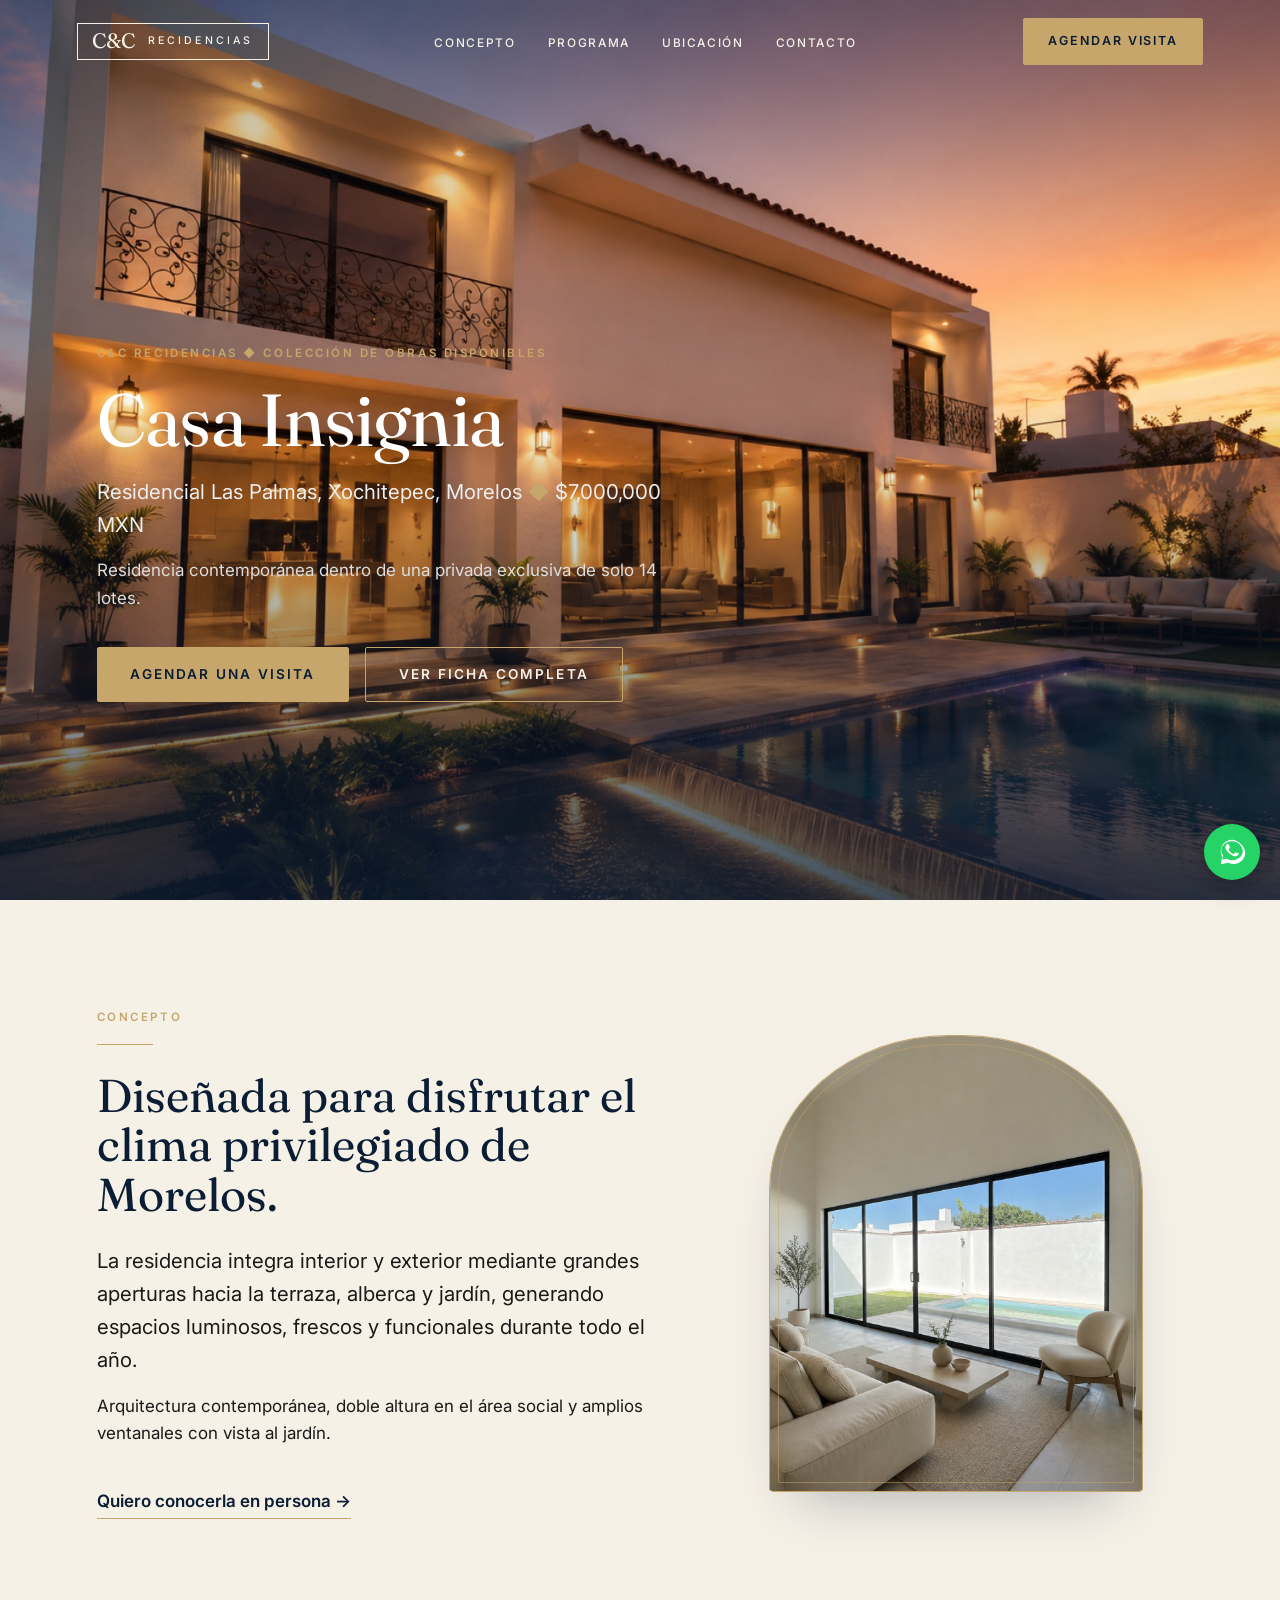
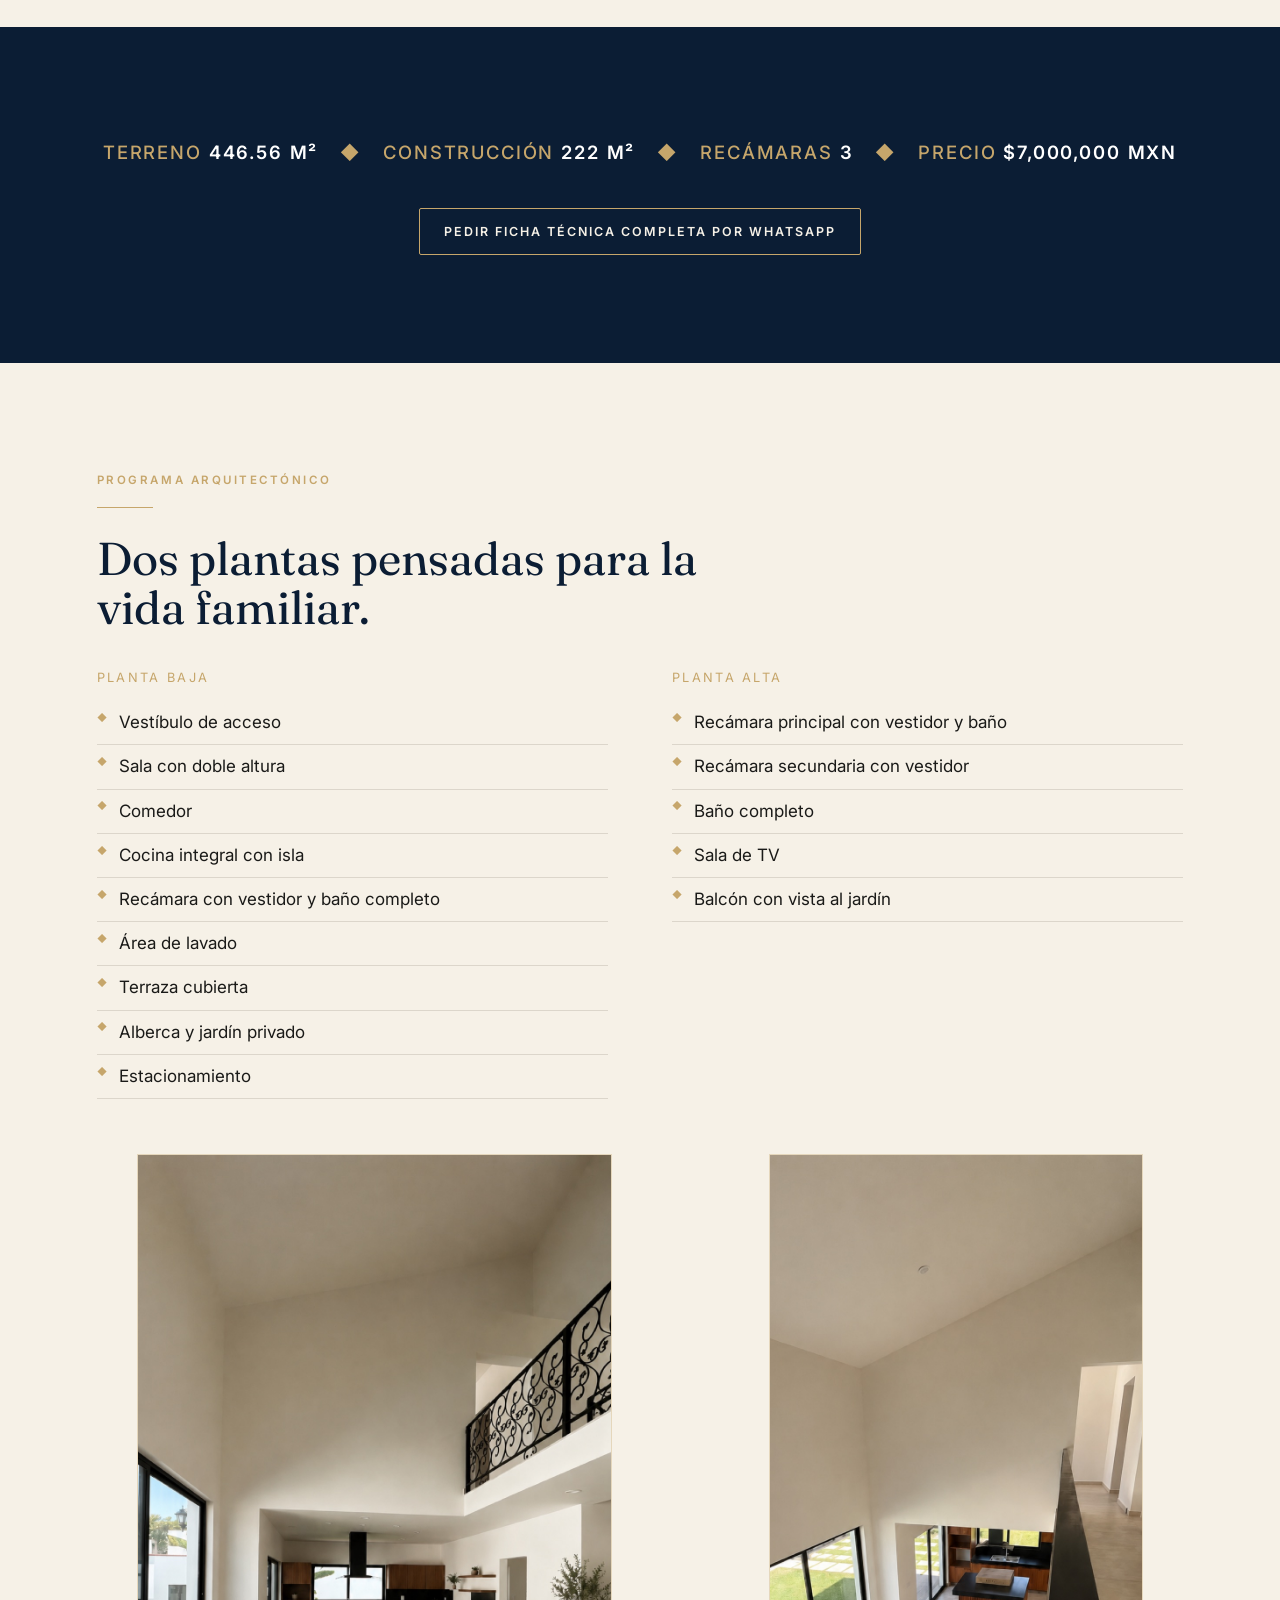
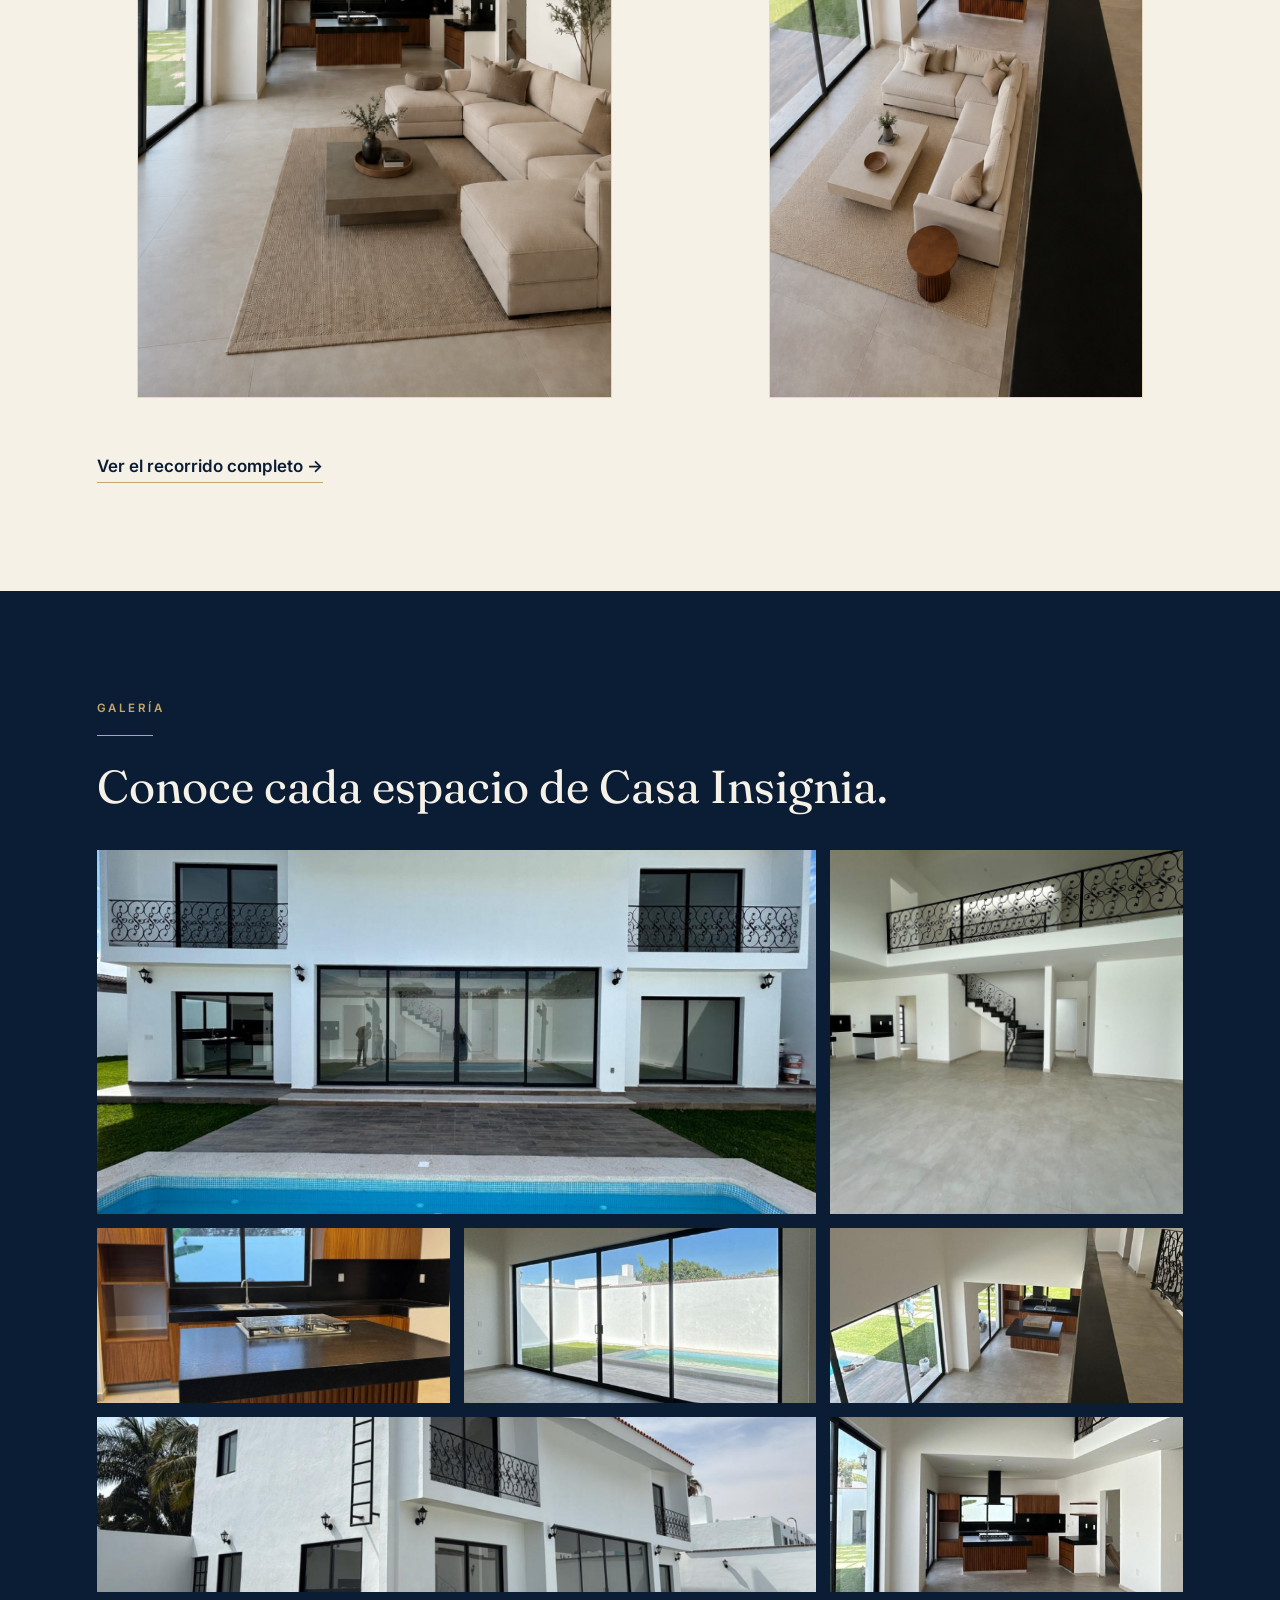
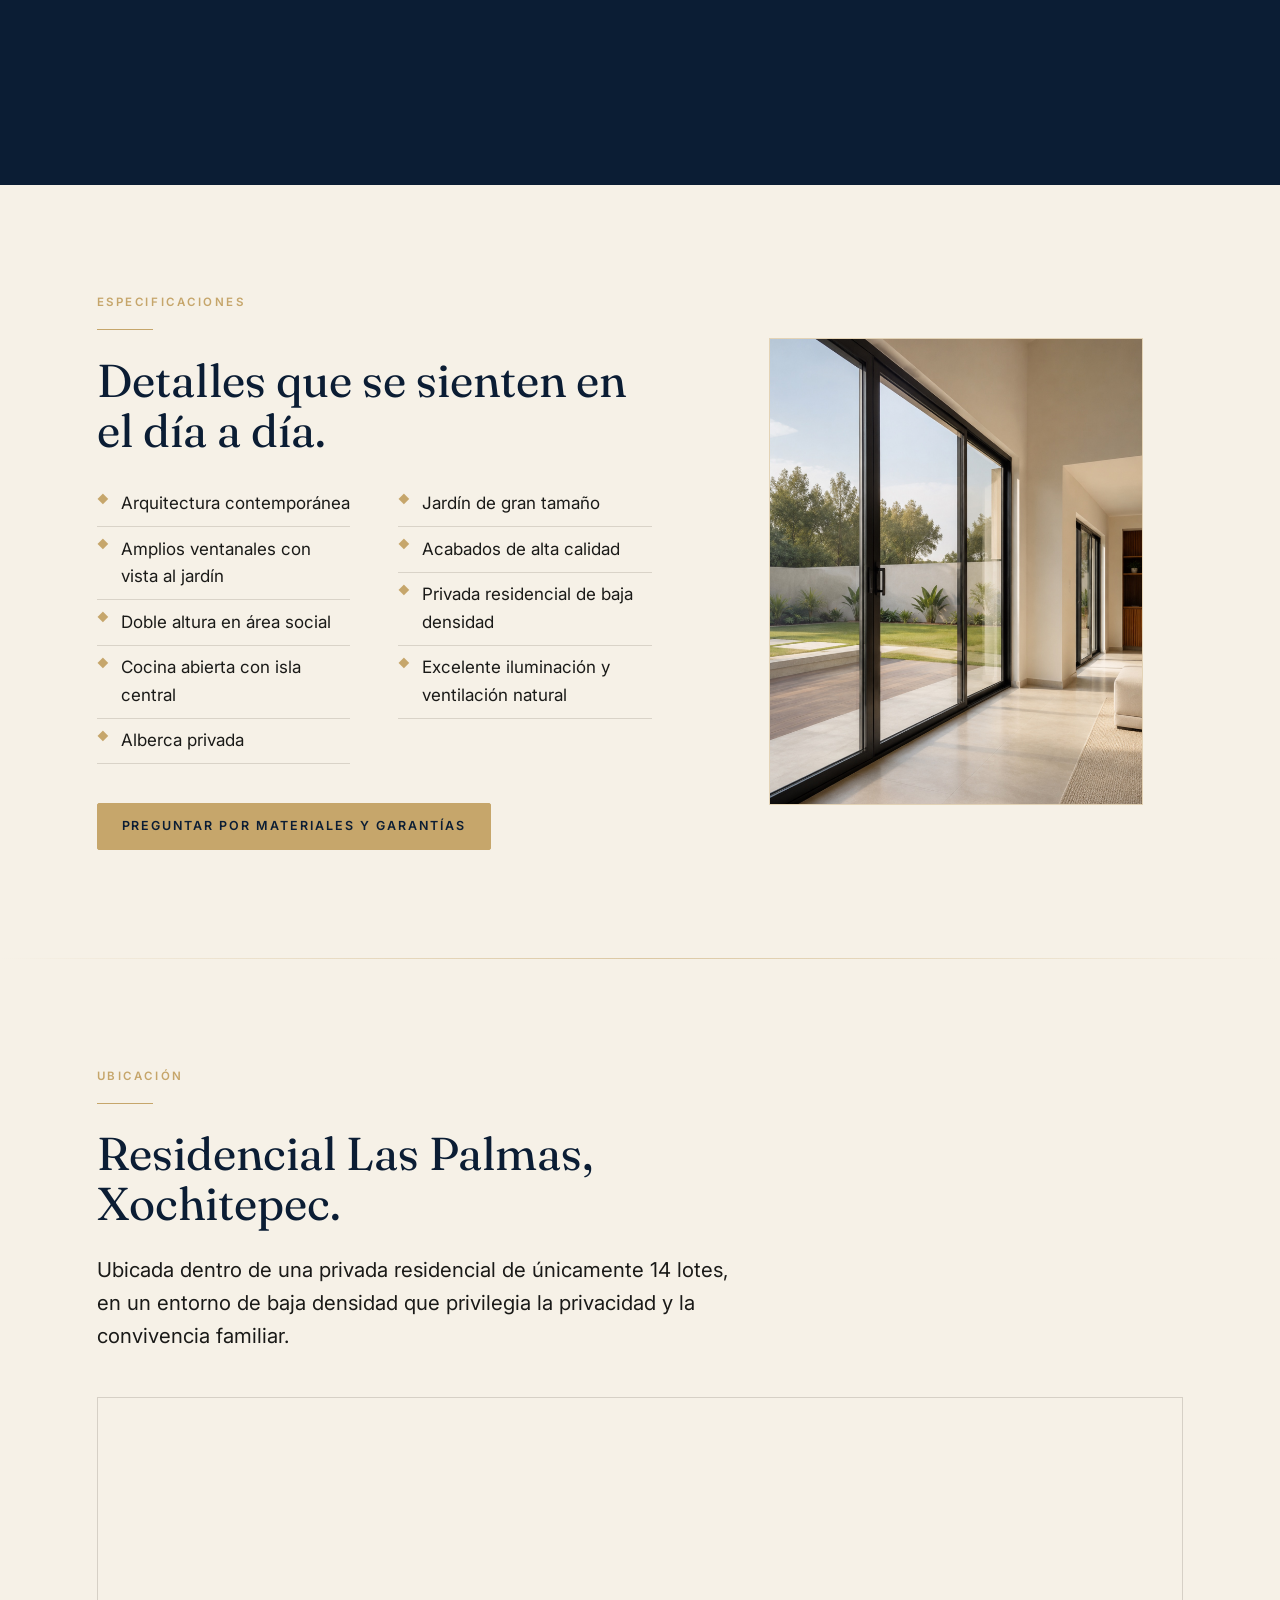
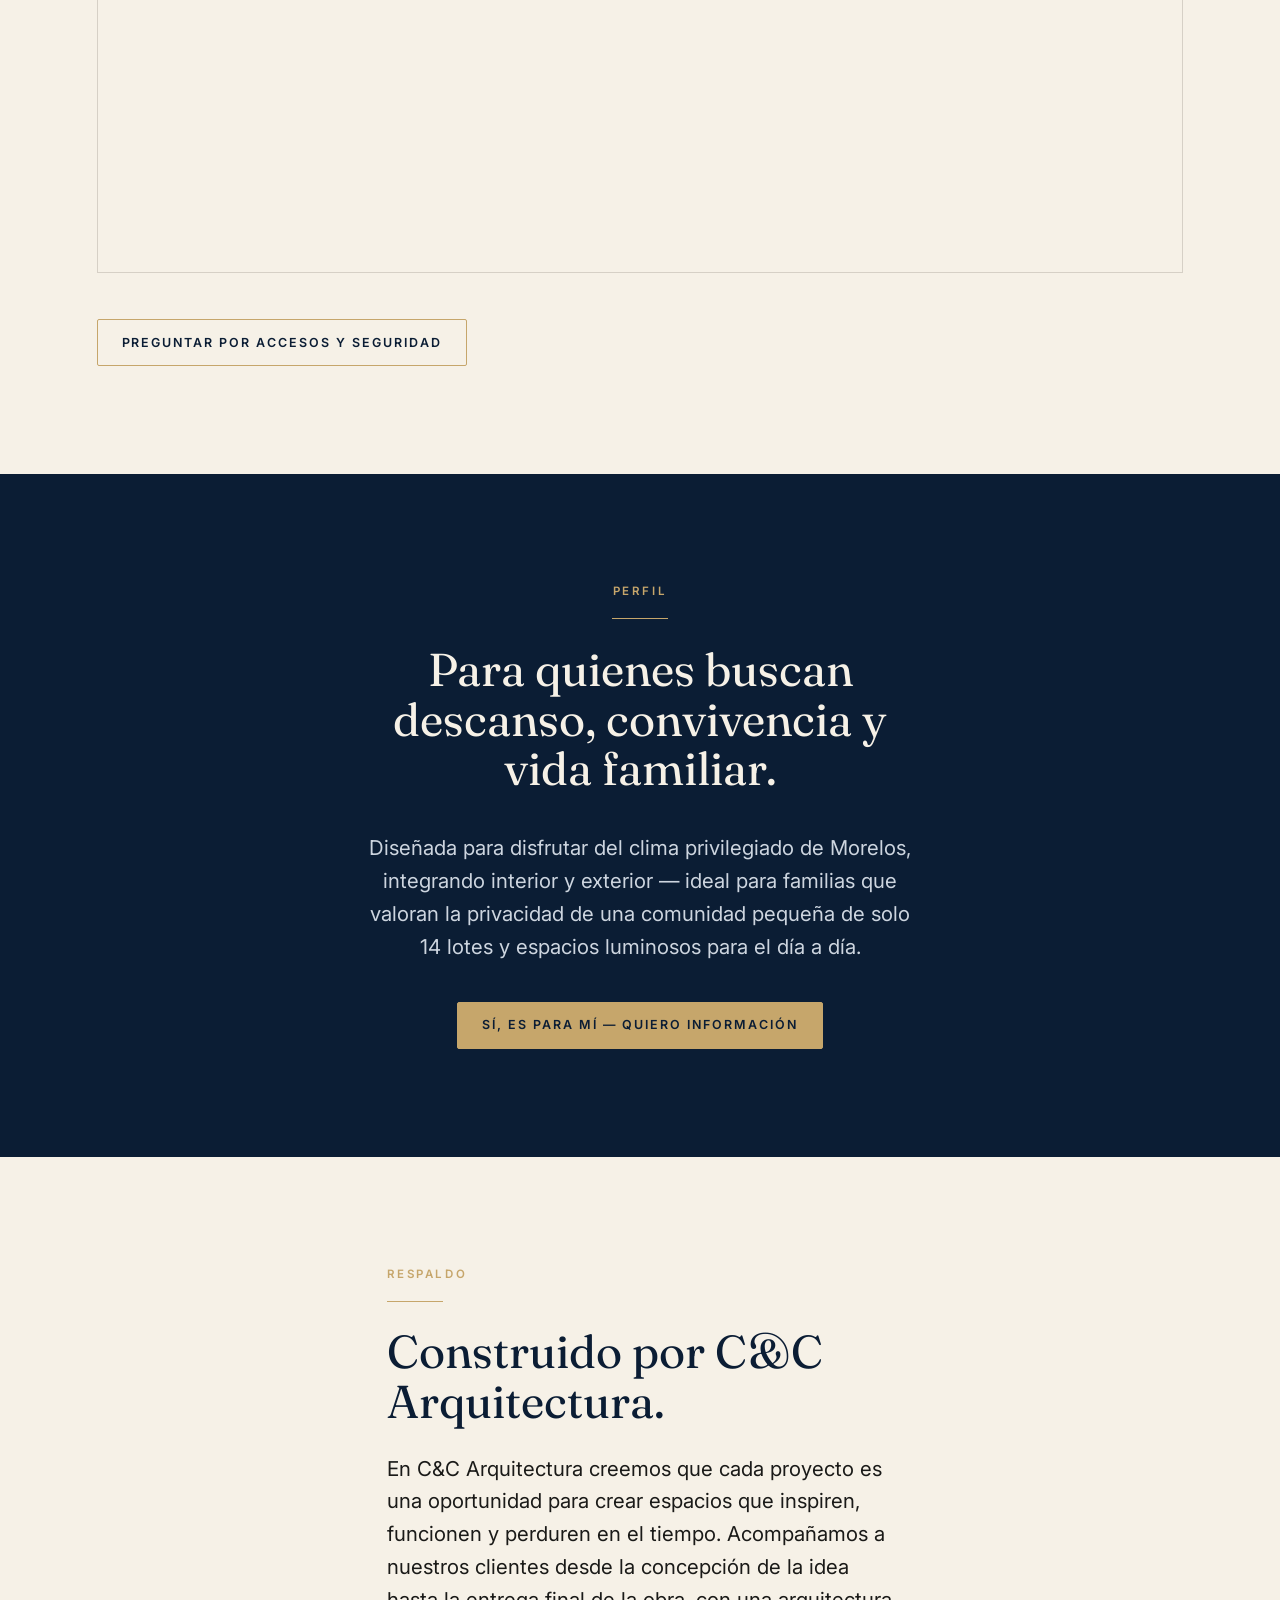
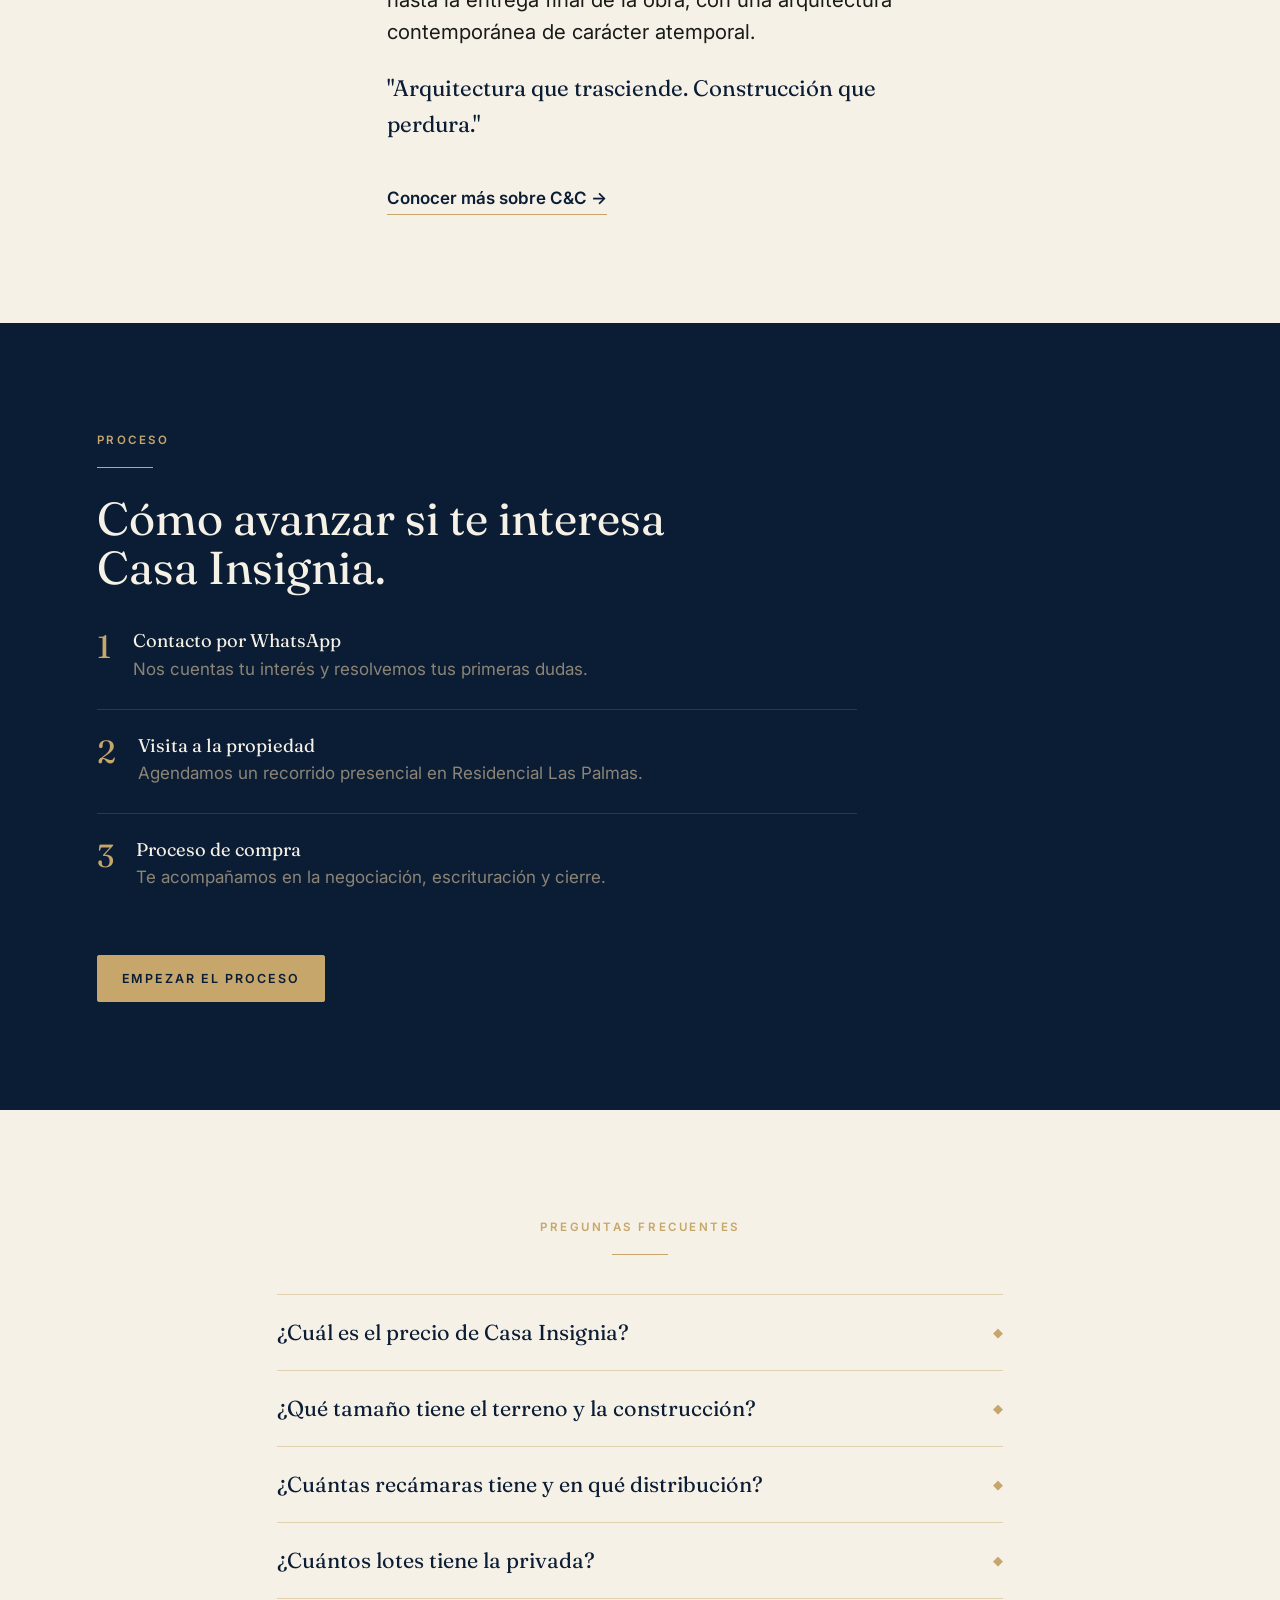
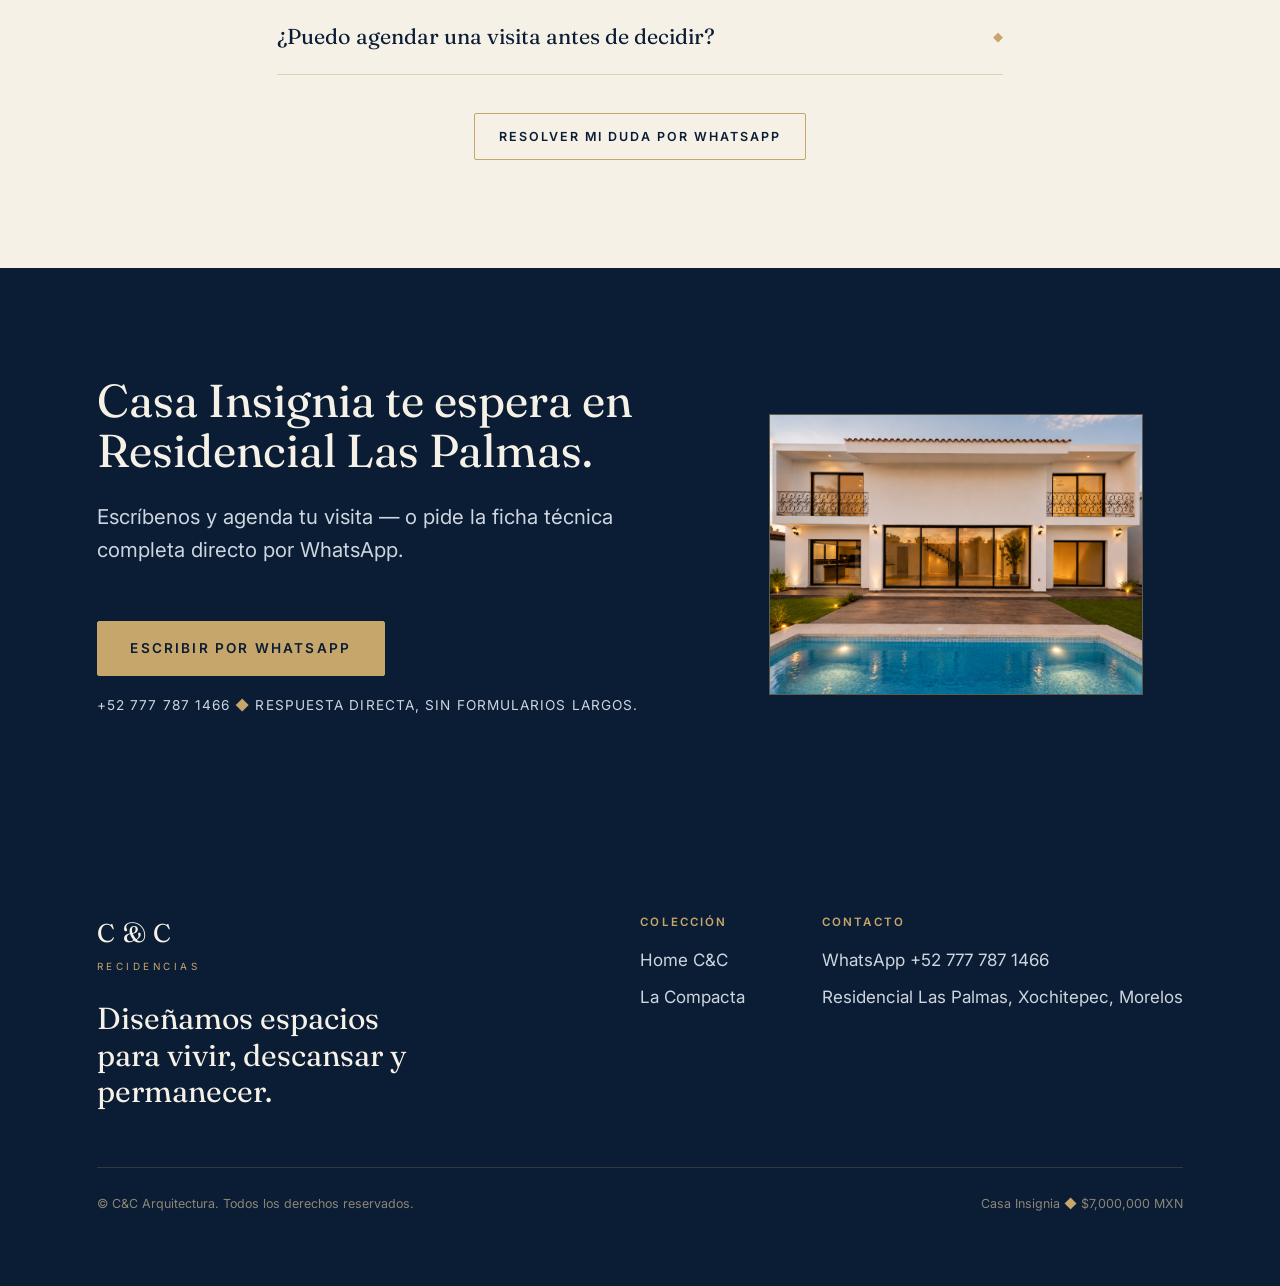
==== casa-insignia.html @ 8109e529 "Header: logo enmarcado sin fondo (blanco sobre hero, azul al scroll) Reemplaza el chip JPG con fondo" ====
<!DOCTYPE html>
<html lang="es">
<head>
<meta charset="UTF-8">
<meta name="viewport" content="width=device-width, initial-scale=1">
<title>Casa Insignia — Residencia en Residencial Las Palmas, Xochitepec | C&C Recidencias</title>
<meta name="description" content="Casa Insignia: residencia contemporánea en Residencial Las Palmas, privada de 14 lotes en Xochitepec, Morelos. 446.56 m² de terreno, 222 m² de construcción, 3 recámaras. $7,000,000 MXN.">
<link rel="preconnect" href="https://fonts.googleapis.com">
<link rel="preconnect" href="https://fonts.gstatic.com" crossorigin>
<link href="https://fonts.googleapis.com/css2?family=Fraunces:opsz,wght@9..144,300;9..144,400;9..144,500&family=Inter:wght@400;500;600&display=swap" rel="stylesheet">
<link rel="stylesheet" href="styles.css">
</head>
<body>

<!-- NAV -->
<header class="nav transparent">
  <a class="nav-logo" href="index.html" aria-label="C&C Recidencias — inicio">
    <span class="cc">C&amp;C</span><span class="word">Recidencias</span>
  </a>
  <button class="nav-toggle" aria-label="Abrir menú"><span></span><span></span><span></span></button>
  <ul class="nav-links">
    <li><a href="#concepto">Concepto</a></li>
    <li><a href="#programa">Programa</a></li>
    <li><a href="#ubicacion">Ubicación</a></li>
    <li><a href="#contacto">Contacto</a></li>
  </ul>
  <div class="nav-right">
    <a class="btn btn-primary" href="https://wa.me/527777871466?text=Hola%2C%20quiero%20agendar%20una%20visita%20a%20Casa%20Insignia%20en%20Residencial%20Las%20Palmas." target="_blank" rel="noopener">Agendar visita</a>
  </div>
</header>

<!-- HERO -->
<section class="hero">
  <div class="hero-media"><img src="assets/insignia/hero.jpg" alt="Casa Insignia — fachada y alberca al atardecer"></div>
  <div class="hero-inner">
    <span class="eyebrow reveal">C&C Recidencias <span class="diamond">◆</span> Colección de obras disponibles</span>
    <h1 class="reveal">Casa Insignia</h1>
    <p class="lead reveal" style="margin-top:1rem">Residencial Las Palmas, Xochitepec, Morelos <span class="diamond">◆</span> $7,000,000 MXN</p>
    <p class="hero-sub reveal" style="color:#ddd">Residencia contemporánea dentro de una privada exclusiva de solo 14 lotes.</p>
    <div class="hero-cta reveal">
      <a class="btn btn-primary btn-lg" href="https://wa.me/527777871466?text=Hola%2C%20quiero%20agendar%20una%20visita%20a%20Casa%20Insignia%20en%20Residencial%20Las%20Palmas." target="_blank" rel="noopener">Agendar una visita</a>
      <a class="btn btn-outline on-dark btn-lg" href="#datos">Ver ficha completa</a>
    </div>
  </div>
</section>

<!-- CONCEPTO -->
<section id="concepto">
  <div class="wrap">
    <div class="split">
      <div class="reveal">
        <span class="eyebrow">Concepto</span>
        <hr class="rule">
        <h2>Diseñada para disfrutar el clima privilegiado de Morelos.</h2>
        <p class="lead mt-sm">La residencia integra interior y exterior mediante grandes aperturas hacia la terraza, alberca y jardín, generando espacios luminosos, frescos y funcionales durante todo el año.</p>
        <p>Arquitectura contemporánea, doble altura en el área social y amplios ventanales con vista al jardín.</p>
        <a class="link-cta mt-sm" href="https://wa.me/527777871466?text=Hola%2C%20quiero%20conocer%20Casa%20Insignia%20en%20persona." target="_blank" rel="noopener">Quiero conocerla en persona →</a>
      </div>
      <div class="split-media reveal">
        <figure class="arch"><img src="assets/insignia/concepto.jpg" alt="Sala de doble altura de Casa Insignia con vista al jardín"></figure>
      </div>
    </div>
  </div>
</section>

<!-- DATOS GENERALES -->
<section class="band-blue meta-strip" id="datos">
  <div class="wrap reveal">
    <div class="items">
      <span><span class="lab">Terreno</span> <span class="num">446.56 m²</span></span><span class="diamond">◆</span>
      <span><span class="lab">Construcción</span> <span class="num">222 m²</span></span><span class="diamond">◆</span>
      <span><span class="lab">Recámaras</span> <span class="num">3</span></span><span class="diamond">◆</span>
      <span><span class="lab">Precio</span> <span class="num">$7,000,000 MXN</span></span>
    </div>
    <div class="mt-md">
      <a class="btn btn-outline on-dark" href="https://wa.me/527777871466?text=Hola%2C%20quiero%20la%20ficha%20t%C3%A9cnica%20completa%20de%20Casa%20Insignia." target="_blank" rel="noopener">Pedir ficha técnica completa por WhatsApp</a>
    </div>
  </div>
</section>

<!-- PROGRAMA ARQUITECTÓNICO -->
<section id="programa">
  <div class="wrap">
    <div class="reveal narrow">
      <span class="eyebrow">Programa arquitectónico</span>
      <hr class="rule">
      <h2>Dos plantas pensadas para la vida familiar.</h2>
    </div>
    <div class="program mt-md reveal">
      <div>
        <h3>Planta baja</h3>
        <ul>
          <li>Vestíbulo de acceso</li>
          <li>Sala con doble altura</li>
          <li>Comedor</li>
          <li>Cocina integral con isla</li>
          <li>Recámara con vestidor y baño completo</li>
          <li>Área de lavado</li>
          <li>Terraza cubierta</li>
          <li>Alberca y jardín privado</li>
          <li>Estacionamiento</li>
        </ul>
      </div>
      <div>
        <h3>Planta alta</h3>
        <ul>
          <li>Recámara principal con vestidor y baño</li>
          <li>Recámara secundaria con vestidor</li>
          <li>Baño completo</li>
          <li>Sala de TV</li>
          <li>Balcón con vista al jardín</li>
        </ul>
      </div>
    </div>
    <div class="split mt-md reveal" style="align-items:stretch">
      <figure style="overflow:hidden;border:1px solid rgba(198,166,107,.35)"><img src="assets/insignia/programa-01.jpg" alt="Sala de doble altura conectada a la cocina con isla" style="height:100%;min-height:260px;object-fit:cover;width:100%"></figure>
      <figure style="overflow:hidden;border:1px solid rgba(198,166,107,.35)"><img src="assets/insignia/programa-02.jpg" alt="Recámara principal con balcón y vista al jardín" style="height:100%;min-height:260px;object-fit:cover;width:100%"></figure>
    </div>
    <div class="reveal mt-md"><a class="link-cta" href="#galeria">Ver el recorrido completo →</a></div>
  </div>
</section>

<!-- GALERÍA -->
<section id="galeria" class="band-blue">
  <div class="wrap">
    <div class="reveal">
      <span class="eyebrow on-dark">Galería</span>
      <hr class="rule">
      <h2>Conoce cada espacio de Casa Insignia.</h2>
    </div>
    <div class="gallery reveal">
      <figure class="g-big"><img src="assets/insignia/fotos/foto-05.jpg" alt="Fachada de dos plantas con alberca"></figure>
      <figure class="g-tall"><img src="assets/insignia/fotos/foto-03.jpg" alt="Área social de doble altura"></figure>
      <figure><img src="assets/insignia/fotos/foto-08.jpg" alt="Cocina con isla central"></figure>
      <figure><img src="assets/insignia/fotos/foto-01.jpg" alt="Sala con ventanales al jardín"></figure>
      <figure><img src="assets/insignia/fotos/foto-10.jpg" alt="Balcón con vista al área social"></figure>
      <figure class="g-wide"><img src="assets/insignia/fotos/foto-06.jpg" alt="Fachada lateral y jardín"></figure>
      <figure><img src="assets/insignia/fotos/foto-04.jpg" alt="Doble altura y cocina"></figure>
    </div>
    <div class="reveal mt-md">
      <a class="btn btn-primary" href="https://wa.me/527777871466?text=Hola%2C%20quiero%20ver%20m%C3%A1s%20fotos%20y%20video%20de%20Casa%20Insignia." target="_blank" rel="noopener">Quiero ver más fotos y el video del recorrido</a>
    </div>
  </div>
</section>

<!-- ESPECIFICACIONES -->
<section id="especificaciones">
  <div class="wrap">
    <div class="split">
      <div class="reveal">
        <span class="eyebrow">Especificaciones</span>
        <hr class="rule">
        <h2>Detalles que se sienten en el día a día.</h2>
        <ul class="list-diamond mt-sm">
          <li>Arquitectura contemporánea</li>
          <li>Amplios ventanales con vista al jardín</li>
          <li>Doble altura en área social</li>
          <li>Cocina abierta con isla central</li>
          <li>Alberca privada</li>
          <li>Jardín de gran tamaño</li>
          <li>Acabados de alta calidad</li>
          <li>Privada residencial de baja densidad</li>
          <li>Excelente iluminación y ventilación natural</li>
        </ul>
        <a class="btn btn-primary mt-md" href="https://wa.me/527777871466?text=Hola%2C%20quiero%20saber%20m%C3%A1s%20sobre%20los%20materiales%20y%20especificaciones%20de%20Casa%20Insignia." target="_blank" rel="noopener">Preguntar por materiales y garantías</a>
      </div>
      <div class="split-media reveal">
        <figure style="overflow:hidden;border:1px solid rgba(198,166,107,.4)"><img src="assets/insignia/especificaciones.jpg" alt="Detalle de ventanales de doble altura" style="aspect-ratio:4/5;object-fit:cover;width:100%"></figure>
      </div>
    </div>
  </div>
</section>

<hr class="divider">

<!-- UBICACIÓN -->
<section id="ubicacion">
  <div class="wrap">
    <div class="reveal narrow">
      <span class="eyebrow">Ubicación</span>
      <hr class="rule">
      <h2>Residencial Las Palmas, Xochitepec.</h2>
      <p class="lead mt-sm">Ubicada dentro de una privada residencial de únicamente 14 lotes, en un entorno de baja densidad que privilegia la privacidad y la convivencia familiar.</p>
    </div>
    <iframe class="map-embed reveal" title="Mapa de Residencial Las Palmas, Xochitepec" loading="lazy" allowfullscreen referrerpolicy="no-referrer-when-downgrade" src="https://www.google.com/maps?q=Las%20Palmas%2C%20Xochitepec%2C%20Morelos&output=embed"></iframe>
    <div class="reveal mt-md">
      <a class="btn btn-outline" href="https://wa.me/527777871466?text=Hola%2C%20quiero%20preguntar%20por%20accesos%20y%20seguridad%20de%20Casa%20Insignia." target="_blank" rel="noopener">Preguntar por accesos y seguridad</a>
    </div>
  </div>
</section>

<!-- PARA QUIÉN -->
<section class="band-blue">
  <div class="wrap center" style="max-width:720px;margin-inline:auto">
    <span class="eyebrow on-dark reveal">Perfil</span>
    <hr class="rule reveal" style="margin-inline:auto">
    <h2 class="reveal">Para quienes buscan descanso, convivencia y vida familiar.</h2>
    <p class="lead mt-md reveal">Diseñada para disfrutar del clima privilegiado de Morelos, integrando interior y exterior — ideal para familias que valoran la privacidad de una comunidad pequeña de solo 14 lotes y espacios luminosos para el día a día.</p>
    <div class="reveal mt-md">
      <a class="btn btn-primary" href="https://wa.me/527777871466?text=Hola%2C%20creo%20que%20Casa%20Insignia%20es%20para%20m%C3%AD.%20Quiero%20m%C3%A1s%20informaci%C3%B3n." target="_blank" rel="noopener">Sí, es para mí — quiero información</a>
    </div>
  </div>
</section>

<!-- QUIÉNES SOMOS -->
<section>
  <div class="wrap narrow reveal">
    <span class="eyebrow">Respaldo</span>
    <hr class="rule">
    <h2>Construido por C&C Arquitectura.</h2>
    <p class="lead mt-sm">En C&C Arquitectura creemos que cada proyecto es una oportunidad para crear espacios que inspiren, funcionen y perduren en el tiempo. Acompañamos a nuestros clientes desde la concepción de la idea hasta la entrega final de la obra, con una arquitectura contemporánea de carácter atemporal.</p>
    <p style="font-family:var(--serif);font-size:1.4rem;color:var(--azul-profundo);margin-top:1.4rem">"Arquitectura que trasciende. Construcción que perdura."</p>
    <a class="link-cta mt-sm" href="index.html">Conocer más sobre C&C →</a>
  </div>
</section>

<!-- PROCESO DE COMPRA -->
<section class="band-blue">
  <div class="wrap">
    <div class="reveal narrow">
      <span class="eyebrow on-dark">Proceso</span>
      <hr class="rule">
      <h2>Cómo avanzar si te interesa Casa Insignia.</h2>
    </div>
    <div class="steps mt-md reveal" style="max-width:760px">
      <div class="step"><span class="num">1</span><div><h3>Contacto por WhatsApp</h3><p>Nos cuentas tu interés y resolvemos tus primeras dudas.</p></div></div>
      <div class="step"><span class="num">2</span><div><h3>Visita a la propiedad</h3><p>Agendamos un recorrido presencial en Residencial Las Palmas.</p></div></div>
      <div class="step"><span class="num">3</span><div><h3>Proceso de compra</h3><p>Te acompañamos en la negociación, escrituración y cierre.</p></div></div>
    </div>
    <div class="reveal mt-md">
      <a class="btn btn-primary" href="https://wa.me/527777871466?text=Hola%2C%20quiero%20empezar%20el%20proceso%20para%20Casa%20Insignia." target="_blank" rel="noopener">Empezar el proceso</a>
    </div>
  </div>
</section>

<!-- FAQ -->
<section>
  <div class="wrap" style="max-width:880px">
    <div class="center reveal">
      <span class="eyebrow">Preguntas frecuentes</span>
      <hr class="rule" style="margin-inline:auto">
    </div>
    <div class="faq reveal mt-md">
      <div class="q"><button aria-expanded="false"><span>¿Cuál es el precio de Casa Insignia?</span><span class="mark">◆</span></button><div class="a"><p>$7,000,000 MXN.</p></div></div>
      <div class="q"><button aria-expanded="false"><span>¿Qué tamaño tiene el terreno y la construcción?</span><span class="mark">◆</span></button><div class="a"><p>446.56 m² de terreno y 222 m² de construcción.</p></div></div>
      <div class="q"><button aria-expanded="false"><span>¿Cuántas recámaras tiene y en qué distribución?</span><span class="mark">◆</span></button><div class="a"><p>1 recámara en planta baja y 2 en planta alta (principal y secundaria), además de sala de TV y balcón.</p></div></div>
      <div class="q"><button aria-expanded="false"><span>¿Cuántos lotes tiene la privada?</span><span class="mark">◆</span></button><div class="a"><p>Es una privada residencial de solo 14 lotes, de baja densidad.</p></div></div>
      <div class="q"><button aria-expanded="false"><span>¿Puedo agendar una visita antes de decidir?</span><span class="mark">◆</span></button><div class="a"><p>Sí, agenda tu visita directo por WhatsApp.</p></div></div>
    </div>
    <div class="center reveal mt-md">
      <a class="btn btn-outline" href="https://wa.me/527777871466?text=Hola%2C%20tengo%20una%20pregunta%20sobre%20Casa%20Insignia." target="_blank" rel="noopener">Resolver mi duda por WhatsApp</a>
    </div>
  </div>
</section>

<!-- CTA FINAL -->
<section class="band-blue cta-final" id="contacto">
  <div class="wrap">
    <div class="split">
      <div class="reveal">
        <h2>Casa Insignia te espera en Residencial Las Palmas.</h2>
        <p class="lead mt-sm">Escríbenos y agenda tu visita — o pide la ficha técnica completa directo por WhatsApp.</p>
        <a class="btn btn-primary btn-lg mt-md" href="https://wa.me/527777871466?text=Hola%2C%20quiero%20informaci%C3%B3n%20sobre%20Casa%20Insignia%20en%20Residencial%20Las%20Palmas." target="_blank" rel="noopener">Escribir por WhatsApp</a>
        <p class="support">+52 777 787 1466 <span class="diamond">◆</span> Respuesta directa, sin formularios largos.</p>
      </div>
      <div class="split-media reveal">
        <figure style="overflow:hidden;border:1px solid rgba(198,166,107,.45)"><img src="assets/insignia/ctafinal.jpg" alt="Casa Insignia enmarcada por un arco de ventana" style="aspect-ratio:4/3;object-fit:cover;width:100%"></figure>
      </div>
    </div>
  </div>
</section>

<!-- FOOTER -->
<footer class="footer">
  <div class="wrap">
    <div class="top">
      <div>
        <div class="wordmark">C &amp; C<small>Recidencias</small></div>
        <p class="brandline mt-sm">Diseñamos espacios para vivir, descansar y permanecer.</p>
      </div>
      <div class="footer-cols">
        <div>
          <h4>Colección</h4>
          <ul>
            <li><a href="index.html">Home C&C</a></li>
            <li><a href="la-compacta.html">La Compacta</a></li>
          </ul>
        </div>
        <div>
          <h4>Contacto</h4>
          <ul>
            <li><a href="https://wa.me/527777871466" target="_blank" rel="noopener">WhatsApp +52 777 787 1466</a></li>
            <li>Residencial Las Palmas, Xochitepec, Morelos</li>
          </ul>
        </div>
      </div>
    </div>
    <div class="legal">
      <span>© C&C Arquitectura. Todos los derechos reservados.</span>
      <span>Casa Insignia <span class="diamond">◆</span> $7,000,000 MXN</span>
    </div>
  </div>
</footer>

<a class="wa-float" href="https://wa.me/527777871466?text=Hola%2C%20quiero%20informaci%C3%B3n%20sobre%20Casa%20Insignia." target="_blank" rel="noopener" aria-label="Escríbenos por WhatsApp">
  <svg viewBox="0 0 32 32" fill="#fff"><path d="M16 3C9.4 3 4 8.4 4 15c0 2.1.6 4.2 1.6 6L4 29l8.2-1.5c1.7.9 3.7 1.4 5.8 1.4h.1c6.6 0 12-5.4 12-12S22.6 3 16 3zm0 21.8c-1.8 0-3.6-.5-5.1-1.4l-.4-.2-4.9.9.9-4.7-.3-.4c-1-1.6-1.6-3.5-1.6-5.4C4.5 9.6 9.6 4.5 16 4.5S27.5 9.6 27.5 15 22.4 24.8 16 24.8zm6.6-7.3c-.4-.2-2.1-1-2.4-1.1-.3-.1-.6-.2-.8.2-.2.4-.9 1.1-1.1 1.3-.2.2-.4.2-.8.1-.4-.2-1.5-.6-2.9-1.8-1.1-1-1.8-2.2-2-2.6-.2-.4 0-.6.2-.8.2-.2.4-.4.5-.7.2-.2.2-.4.4-.7.1-.3 0-.5 0-.7-.1-.2-.8-2-1.1-2.7-.3-.7-.6-.6-.8-.6h-.7c-.2 0-.6.1-.9.5-.3.4-1.2 1.2-1.2 2.9 0 1.7 1.2 3.3 1.4 3.6.2.2 2.4 3.7 5.9 5.2.8.4 1.5.6 2 .7.8.3 1.6.2 2.2.1.7-.1 2.1-.8 2.4-1.7.3-.8.3-1.5.2-1.7-.1-.1-.3-.2-.7-.4z"/></svg>
</a>

<script src="main.js"></script>
</body>
</html>
---- styles.css ----
/* =========================================================
   C&C RECIDENCIAS — Sistema de diseño
   Derivado de design.md. Rige Home, La Compacta y Casa Insignia.
   ========================================================= */

:root{
  --azul-profundo:#0B1D34;
  --dorado:#C6A66B;
  --dorado-claro:#d8bd8a;
  --marfil:#F6F1E7;
  --piedra:#8C8577;
  --tinta:#1A1A18;

  --serif:"Fraunces", Georgia, "Times New Roman", serif;
  --sans:"Inter", system-ui, -apple-system, "Segoe UI", sans-serif;

  --gutter: clamp(20px, 6vw, 96px);
  --section-gap: clamp(72px, 12vh, 140px);
  --maxw: 1240px;
}

*{box-sizing:border-box}
html{scroll-behavior:smooth}
body{
  margin:0;
  background:var(--marfil);
  color:var(--tinta);
  font-family:var(--sans);
  font-size:17px;
  line-height:1.6;
  -webkit-font-smoothing:antialiased;
  overflow-x:hidden;
}
img,video{max-width:100%;display:block}
a{color:inherit;text-decoration:none}

/* ---------- Tipografía ---------- */
h1,h2,h3{font-family:var(--serif);font-weight:400;color:var(--azul-profundo);line-height:1.08;margin:0}
h1{font-size:clamp(2.6rem,6vw,4.6rem);letter-spacing:-.01em}
h2{font-size:clamp(1.9rem,3.6vw,2.9rem)}
h3{font-size:clamp(1.2rem,2vw,1.5rem)}
p{margin:0 0 1rem}
.lead{font-size:clamp(1.05rem,1.6vw,1.28rem);color:var(--tinta)}

.eyebrow{
  font-family:var(--sans);
  font-size:.72rem;
  font-weight:600;
  text-transform:uppercase;
  letter-spacing:.22em;
  color:var(--dorado);
  margin:0 0 1.1rem;
  display:block;
}
.eyebrow.on-dark{color:var(--dorado)}
.diamond{color:var(--dorado);font-style:normal}

/* ---------- Layout ---------- */
.wrap{max-width:var(--maxw);margin:0 auto;padding-inline:var(--gutter)}
section{padding-block:var(--section-gap)}
.band-blue{background:var(--azul-profundo);color:var(--marfil)}
.band-blue h1,.band-blue h2,.band-blue h3{color:var(--marfil)}
.band-blue .lead,.band-blue p{color:#cdd5df}

.divider{height:1px;background:linear-gradient(90deg,transparent,var(--dorado),transparent);border:0;opacity:.55;margin:0}
.rule{width:56px;height:1px;background:var(--dorado);border:0;margin:0 0 1.6rem}
.center{text-align:center}
.center .rule{margin-inline:auto}

/* ---------- Botones ---------- */
.btn{
  display:inline-flex;align-items:center;gap:.6em;
  font-family:var(--sans);font-size:.78rem;font-weight:600;
  text-transform:uppercase;letter-spacing:.16em;
  padding:1em 1.9em;border-radius:2px;cursor:pointer;
  border:1px solid transparent;transition:.28s ease;white-space:nowrap;
}
.btn-primary{background:var(--dorado);color:var(--azul-profundo);border-color:var(--dorado)}
.btn-primary:hover{background:transparent;color:var(--dorado)}
.band-blue .btn-primary:hover{color:var(--dorado)}
.btn-outline{background:transparent;color:var(--azul-profundo);border-color:var(--dorado)}
.btn-outline:hover{background:var(--dorado);color:var(--azul-profundo)}
.on-dark.btn-outline{color:var(--marfil)}
.on-dark.btn-outline:hover{background:var(--dorado);color:var(--azul-profundo)}
.btn-lg{font-size:.85rem;padding:1.15em 2.4em}
.link-cta{
  display:inline-block;font-weight:600;color:var(--azul-profundo);
  border-bottom:1px solid var(--dorado);padding-bottom:2px;transition:.2s;
}
.link-cta:hover{color:var(--dorado)}
.band-blue .link-cta{color:var(--marfil)}
.band-blue .link-cta:hover{color:var(--dorado)}

:focus-visible{outline:2px solid var(--dorado);outline-offset:3px}

/* ---------- NAV ---------- */
.nav{
  position:fixed;top:0;left:0;right:0;z-index:50;
  display:flex;align-items:center;justify-content:space-between;
  padding:18px var(--gutter);
  transition:background .3s ease, padding .3s ease, box-shadow .3s ease;
}
.nav.solid{background:var(--marfil);box-shadow:0 1px 0 rgba(11,29,52,.08);padding-block:12px}
/* Logo enmarcado, versión sin fondo (blanco sobre hero, azul al hacer scroll) */
.nav-logo{
  display:inline-flex;align-items:center;gap:.7rem;
  border:1px solid currentColor;padding:7px 14px;
  color:var(--marfil);transition:color .3s ease,border-color .3s ease;
}
.nav.solid .nav-logo{color:var(--azul-profundo)}
.nav-logo .cc{font-family:var(--serif);font-weight:400;font-size:1.3rem;line-height:1;letter-spacing:.01em}
.nav-logo .word{font-family:var(--sans);font-weight:500;font-size:.66rem;text-transform:uppercase;letter-spacing:.3em;padding-left:.1em}
@media(max-width:480px){
  .nav-logo{gap:.5rem;padding:6px 11px}
  .nav-logo .cc{font-size:1.1rem}
  .nav-logo .word{font-size:.56rem;letter-spacing:.24em}
}
.nav-links{display:flex;align-items:center;gap:2rem;list-style:none;margin:0;padding:0}
.nav-links a{
  font-size:.74rem;font-weight:500;text-transform:uppercase;letter-spacing:.14em;
  color:var(--marfil);transition:.2s;
}
.nav.solid .nav-links a{color:var(--azul-profundo)}
.nav-links a:hover{color:var(--dorado)}
.nav-right{display:flex;align-items:center;gap:1.2rem}
.nav-toggle{display:none;background:none;border:0;cursor:pointer;padding:6px}
.nav-toggle span{display:block;width:24px;height:2px;background:var(--marfil);margin:5px 0;transition:.3s}
.nav.solid .nav-toggle span{background:var(--azul-profundo)}

@media(max-width:920px){
  .nav-toggle{display:block;order:3}
  .nav-links{
    position:absolute;top:100%;right:0;left:0;flex-direction:column;gap:0;
    background:var(--azul-profundo);padding:0;max-height:0;overflow:hidden;transition:max-height .35s ease;
  }
  .nav-links.open{max-height:70vh;padding:12px 0}
  .nav-links a{color:var(--marfil)!important;padding:16px var(--gutter);width:100%}
  .nav-links li{border-top:1px solid rgba(198,166,107,.2)}
  .nav-right .btn{display:none}
}

/* ---------- HERO ---------- */
.hero{
  position:relative;min-height:100svh;display:flex;align-items:flex-end;
  color:var(--marfil);overflow:hidden;
}
.hero-media{position:absolute;inset:0;z-index:0}
.hero-media img,.hero-media video{width:100%;height:100%;object-fit:cover}
.hero-media::after{
  content:"";position:absolute;inset:0;
  background:linear-gradient(180deg,rgba(11,29,52,.35) 0%,rgba(11,29,52,0) 30%,rgba(11,29,52,0) 45%,rgba(11,29,52,.78) 100%);
}
.hero-inner{position:relative;z-index:2;width:100%;max-width:var(--maxw);margin:0 auto;padding:0 var(--gutter) clamp(56px,10vh,110px)}
.hero .eyebrow{color:var(--dorado)}
.hero h1{color:#fff;max-width:14ch;text-shadow:0 2px 30px rgba(0,0,0,.25)}
.hero .lead{color:#eee;max-width:44ch;margin-top:1.4rem}
.hero-cta{display:flex;flex-wrap:wrap;gap:1rem;margin-top:2.2rem}
.hero-sub{max-width:52ch}

/* ---------- Marco de arco (firma visual) ---------- */
.arch{
  position:relative;border-radius:48% 48% 5px 5px / 34% 34% 3px 3px;
  overflow:hidden;border:1px solid var(--dorado);
  box-shadow:0 30px 60px -30px rgba(11,29,52,.35);
}
.arch::before{
  content:"";position:absolute;inset:8px;border:1px solid rgba(198,166,107,.5);
  border-radius:47% 47% 3px 3px / 33% 33% 2px 2px;z-index:2;pointer-events:none;
}
.arch img{width:100%;height:100%;object-fit:cover;aspect-ratio:9/11}

/* ---------- Split / two-column ---------- */
.split{display:grid;grid-template-columns:1.1fr .9fr;gap:clamp(32px,6vw,80px);align-items:center}
.split.rev{grid-template-columns:.9fr 1.1fr}
.split.rev .split-media{order:-1}
@media(max-width:820px){
  .split,.split.rev{grid-template-columns:1fr;gap:40px}
  .split.rev .split-media{order:0}
  .arch{max-width:420px;margin-inline:auto}
}

/* ---------- Franja de metadatos (datos generales) ---------- */
.meta-strip{text-align:center}
.meta-strip .items{
  font-family:var(--sans);font-weight:600;text-transform:uppercase;
  letter-spacing:.1em;font-size:clamp(.85rem,1.5vw,1.15rem);
  color:var(--marfil);display:flex;flex-wrap:wrap;justify-content:center;
  gap:.4em 1.1em;line-height:1.9;
}
.meta-strip .items .diamond{margin:0 .1em}
.meta-strip .num{color:#fff}
.meta-strip .lab{color:var(--dorado);font-weight:500}

/* ---------- Servicios / listas ---------- */
.grid-services{display:grid;grid-template-columns:repeat(3,1fr);gap:1px;background:rgba(140,133,119,.28);border:1px solid rgba(140,133,119,.28);margin-top:2.6rem}
.service{background:var(--marfil);padding:2rem 1.8rem}
.service .n{font-family:var(--serif);font-size:1.1rem;color:var(--dorado);display:block;margin-bottom:.6rem}
.service h3{margin-bottom:.4rem;font-size:1.2rem}
.service p{color:var(--piedra);font-size:.95rem;margin:0}
@media(max-width:820px){.grid-services{grid-template-columns:1fr}}

/* Lista con diamante */
.list-diamond{list-style:none;margin:1.6rem 0 0;padding:0;columns:2;column-gap:3rem}
.list-diamond li{break-inside:avoid;padding:.55rem 0 .55rem 1.5rem;position:relative;border-bottom:1px solid rgba(140,133,119,.28)}
.list-diamond li::before{content:"◆";position:absolute;left:0;top:.6rem;color:var(--dorado);font-size:.7rem}
@media(max-width:640px){.list-diamond{columns:1}}

/* Programa: dos plantas */
.program{display:grid;grid-template-columns:1fr 1fr;gap:clamp(28px,5vw,64px)}
.program h3{color:var(--dorado);text-transform:uppercase;font-family:var(--sans);font-size:.8rem;letter-spacing:.18em;margin-bottom:1rem}
.program ul{list-style:none;margin:0;padding:0}
.program li{padding:.5rem 0 .5rem 1.4rem;position:relative;border-bottom:1px solid rgba(140,133,119,.25)}
.program li::before{content:"◆";position:absolute;left:0;top:.55rem;color:var(--dorado);font-size:.6rem}
@media(max-width:720px){.program{grid-template-columns:1fr;gap:34px}}

/* ---------- Proceso (pasos numerados) ---------- */
.steps{counter-reset:step;display:grid;gap:1.6rem}
.step{display:grid;grid-template-columns:auto 1fr;gap:1.4rem;align-items:start;padding-bottom:1.6rem;border-bottom:1px solid rgba(140,133,119,.25)}
.step:last-child{border-bottom:0}
.step .num{font-family:var(--serif);font-size:2rem;color:var(--dorado);line-height:1}
.step h3{font-size:1.15rem;margin-bottom:.3rem}
.step p{color:var(--piedra);margin:0}

/* ---------- Galería asimétrica ---------- */
.gallery{display:grid;grid-template-columns:repeat(6,1fr);grid-auto-rows:175px;gap:14px;margin-top:2.4rem;grid-auto-flow:row dense}
.gallery figure{margin:0;overflow:hidden;background:var(--azul-profundo);grid-column:span 2}
.gallery img{width:100%;height:100%;object-fit:cover;transition:transform .6s ease}
.gallery figure:hover img{transform:scale(1.05)}
.gallery .g-tall{grid-column:span 2;grid-row:span 2}
.gallery .g-wide{grid-column:span 4}
.gallery .g-big{grid-column:span 4;grid-row:span 2}
@media(max-width:820px){
  .gallery{grid-template-columns:repeat(2,1fr);grid-auto-rows:145px}
  .gallery figure,.gallery .g-wide,.gallery .g-big,.gallery .g-tall{grid-column:span 1}
  .gallery .g-big,.gallery .g-tall{grid-row:span 2;grid-column:span 2}
}

/* ---------- Diferenciador (por qué elegirnos) ---------- */
.why{display:grid;grid-template-columns:repeat(2,1fr);gap:1.6rem 2.6rem;margin-top:2rem}
.why .item{padding-left:1.6rem;position:relative}
.why .item::before{content:"◆";position:absolute;left:0;top:.15rem;color:var(--dorado);font-size:.75rem}
@media(max-width:720px){.why{grid-template-columns:1fr}}

/* ---------- FAQ ---------- */
.faq{border-top:1px solid rgba(198,166,107,.45)}
.faq .q{
  border-bottom:1px solid rgba(198,166,107,.45);
}
.faq button{
  width:100%;background:none;border:0;cursor:pointer;text-align:left;
  display:flex;justify-content:space-between;align-items:center;gap:1.5rem;
  padding:1.5rem 0;font-family:var(--serif);font-size:clamp(1.05rem,1.8vw,1.35rem);color:var(--azul-profundo);
}
.faq .mark{color:var(--dorado);font-size:.8rem;transition:transform .3s ease;flex:none}
.faq button[aria-expanded="true"] .mark{transform:rotate(45deg)}
.faq .a{max-height:0;overflow:hidden;transition:max-height .35s ease}
.faq .a p{padding:0 0 1.5rem;color:var(--piedra);margin:0;max-width:70ch}

/* ---------- CTA final ---------- */
.cta-final{position:relative;overflow:hidden}
.cta-final .split{align-items:center}
.cta-band{text-align:center}
.cta-band h2{max-width:20ch;margin:0 auto 1.2rem}
.support{font-size:.85rem;color:var(--dorado);letter-spacing:.08em;margin-top:1.2rem;text-transform:uppercase}

/* ---------- Colección (home) ---------- */
.collection{display:grid;grid-template-columns:1fr 1fr;gap:clamp(20px,4vw,40px);margin-top:2.6rem}
.prop-card{position:relative;overflow:hidden;background:var(--azul-profundo);color:var(--marfil);display:block}
.prop-card img{width:100%;height:clamp(320px,42vh,460px);object-fit:cover;transition:transform .7s ease;filter:brightness(.82)}
.prop-card:hover img{transform:scale(1.04)}
.prop-card .pc-body{position:absolute;left:0;right:0;bottom:0;padding:1.8rem;background:linear-gradient(180deg,transparent,rgba(11,29,52,.85))}
.prop-card h3{color:#fff;font-size:1.7rem;margin-bottom:.2rem}
.prop-card .loc{font-size:.72rem;text-transform:uppercase;letter-spacing:.16em;color:var(--dorado)}
.prop-card .see{margin-top:.9rem;display:inline-block;font-size:.74rem;text-transform:uppercase;letter-spacing:.14em;border-bottom:1px solid var(--dorado);padding-bottom:2px}
@media(max-width:720px){.collection{grid-template-columns:1fr}}

/* ---------- Mapa ---------- */
.map-embed{width:100%;border:1px solid rgba(140,133,119,.3);filter:grayscale(.25);aspect-ratio:16/7;margin-top:1.8rem}
@media(max-width:640px){.map-embed{aspect-ratio:4/3}}

/* ---------- FOOTER ---------- */
.footer{background:var(--azul-profundo);color:#cdd5df;padding-block:clamp(48px,8vh,84px)}
.footer .top{display:flex;justify-content:space-between;gap:2rem;flex-wrap:wrap;align-items:flex-start}
.footer .brandline{font-family:var(--serif);font-size:clamp(1.3rem,2.4vw,1.9rem);color:var(--marfil);max-width:16ch;line-height:1.2}
.footer-cols{display:flex;gap:clamp(2rem,6vw,5rem);flex-wrap:wrap}
.footer h4{font-family:var(--sans);font-size:.72rem;text-transform:uppercase;letter-spacing:.18em;color:var(--dorado);margin:0 0 1rem;font-weight:600}
.footer ul{list-style:none;margin:0;padding:0;display:grid;gap:.6rem}
.footer a:hover{color:var(--dorado)}
.footer .wordmark{font-family:var(--serif);font-size:1.6rem;color:var(--marfil);letter-spacing:.02em}
.footer .wordmark small{display:block;font-family:var(--sans);font-size:.62rem;letter-spacing:.35em;color:var(--dorado);text-transform:uppercase;margin-top:.3rem}
.footer .legal{margin-top:2.6rem;padding-top:1.6rem;border-top:1px solid rgba(198,166,107,.2);font-size:.78rem;color:var(--piedra);display:flex;justify-content:space-between;gap:1rem;flex-wrap:wrap}

/* ---------- WhatsApp flotante ---------- */
.wa-float{
  position:fixed;right:20px;bottom:20px;z-index:60;
  width:56px;height:56px;border-radius:50%;background:#25D366;
  display:flex;align-items:center;justify-content:center;
  box-shadow:0 8px 24px rgba(0,0,0,.25);transition:transform .2s;
}
.wa-float:hover{transform:scale(1.08)}
.wa-float svg{width:30px;height:30px}

/* ---------- Reveal ---------- */
.reveal{opacity:0;transform:translateY(12px);transition:opacity .7s ease,transform .7s ease}
.reveal.in{opacity:1;transform:none}
@media(prefers-reduced-motion:reduce){
  .reveal{opacity:1;transform:none;transition:none}
  html{scroll-behavior:auto}
}

.narrow{max-width:60ch}
.mt-sm{margin-top:1.6rem}
.mt-md{margin-top:2.4rem}
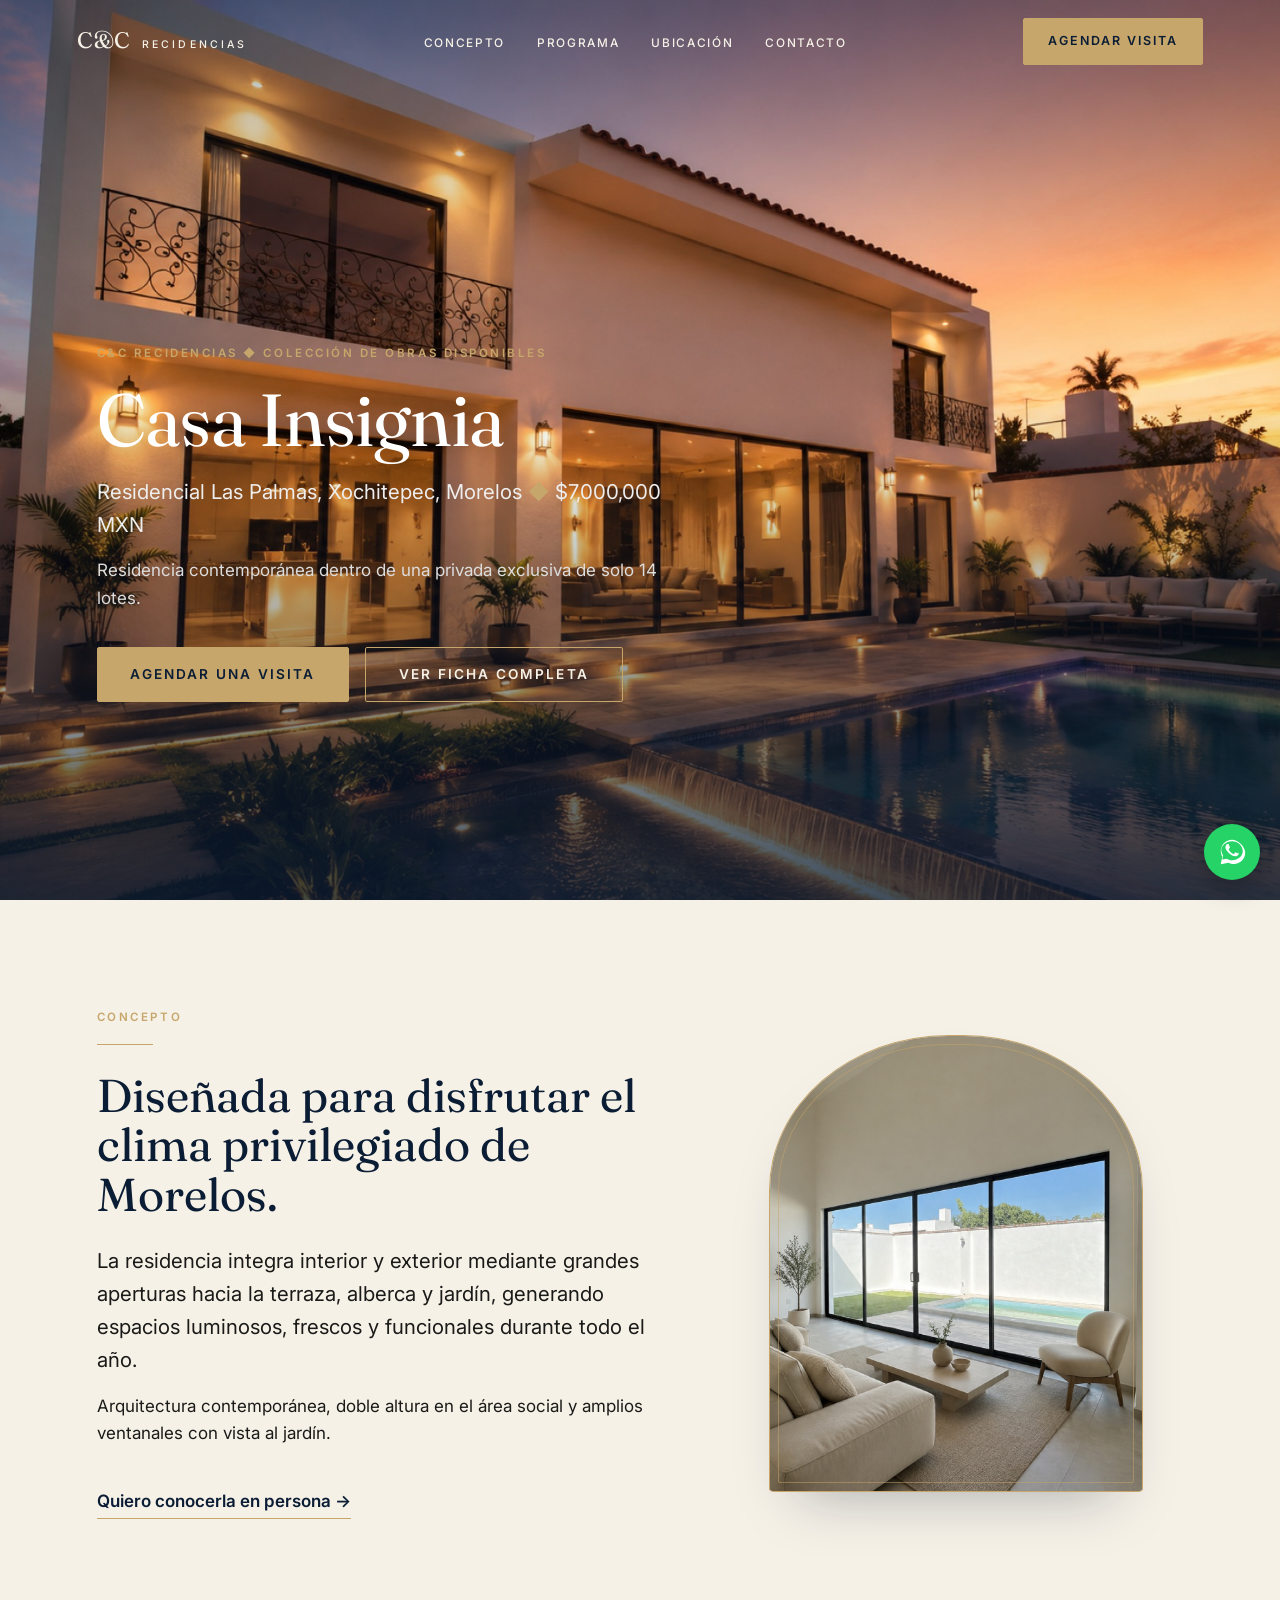
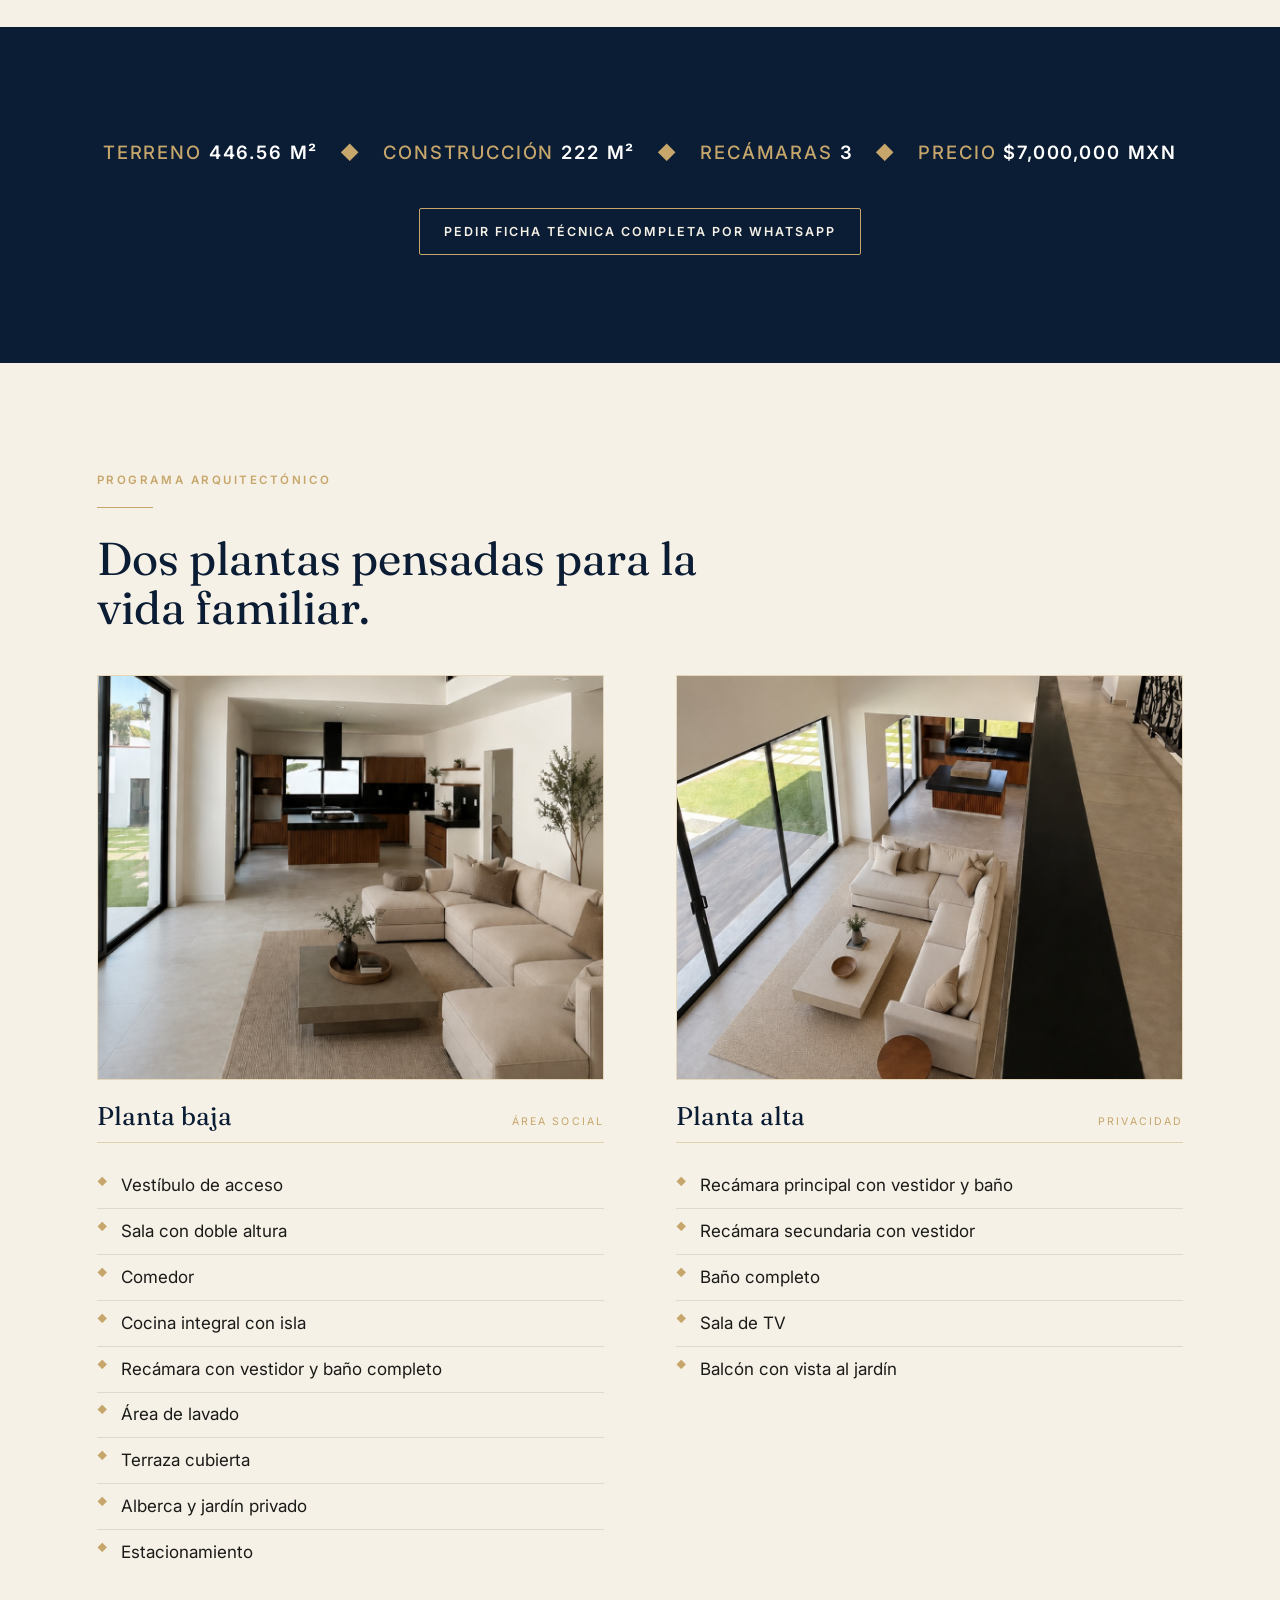
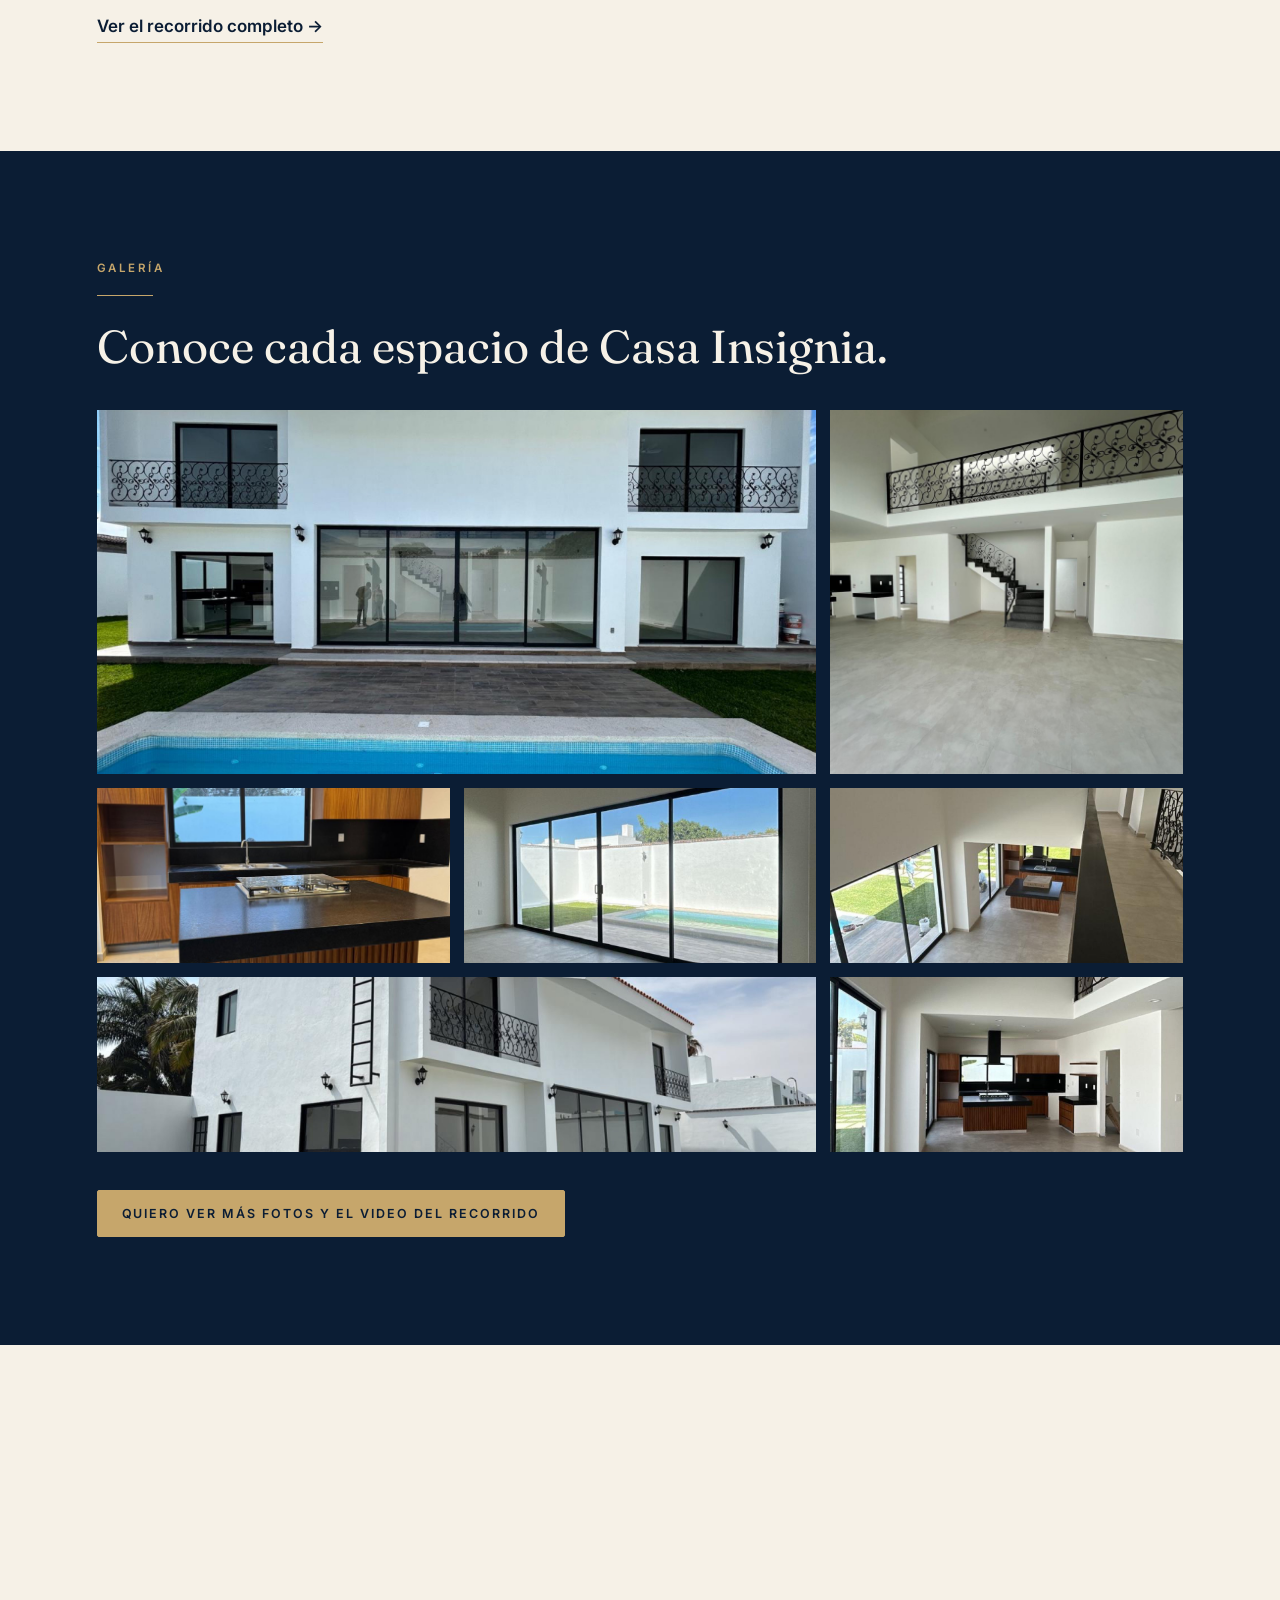
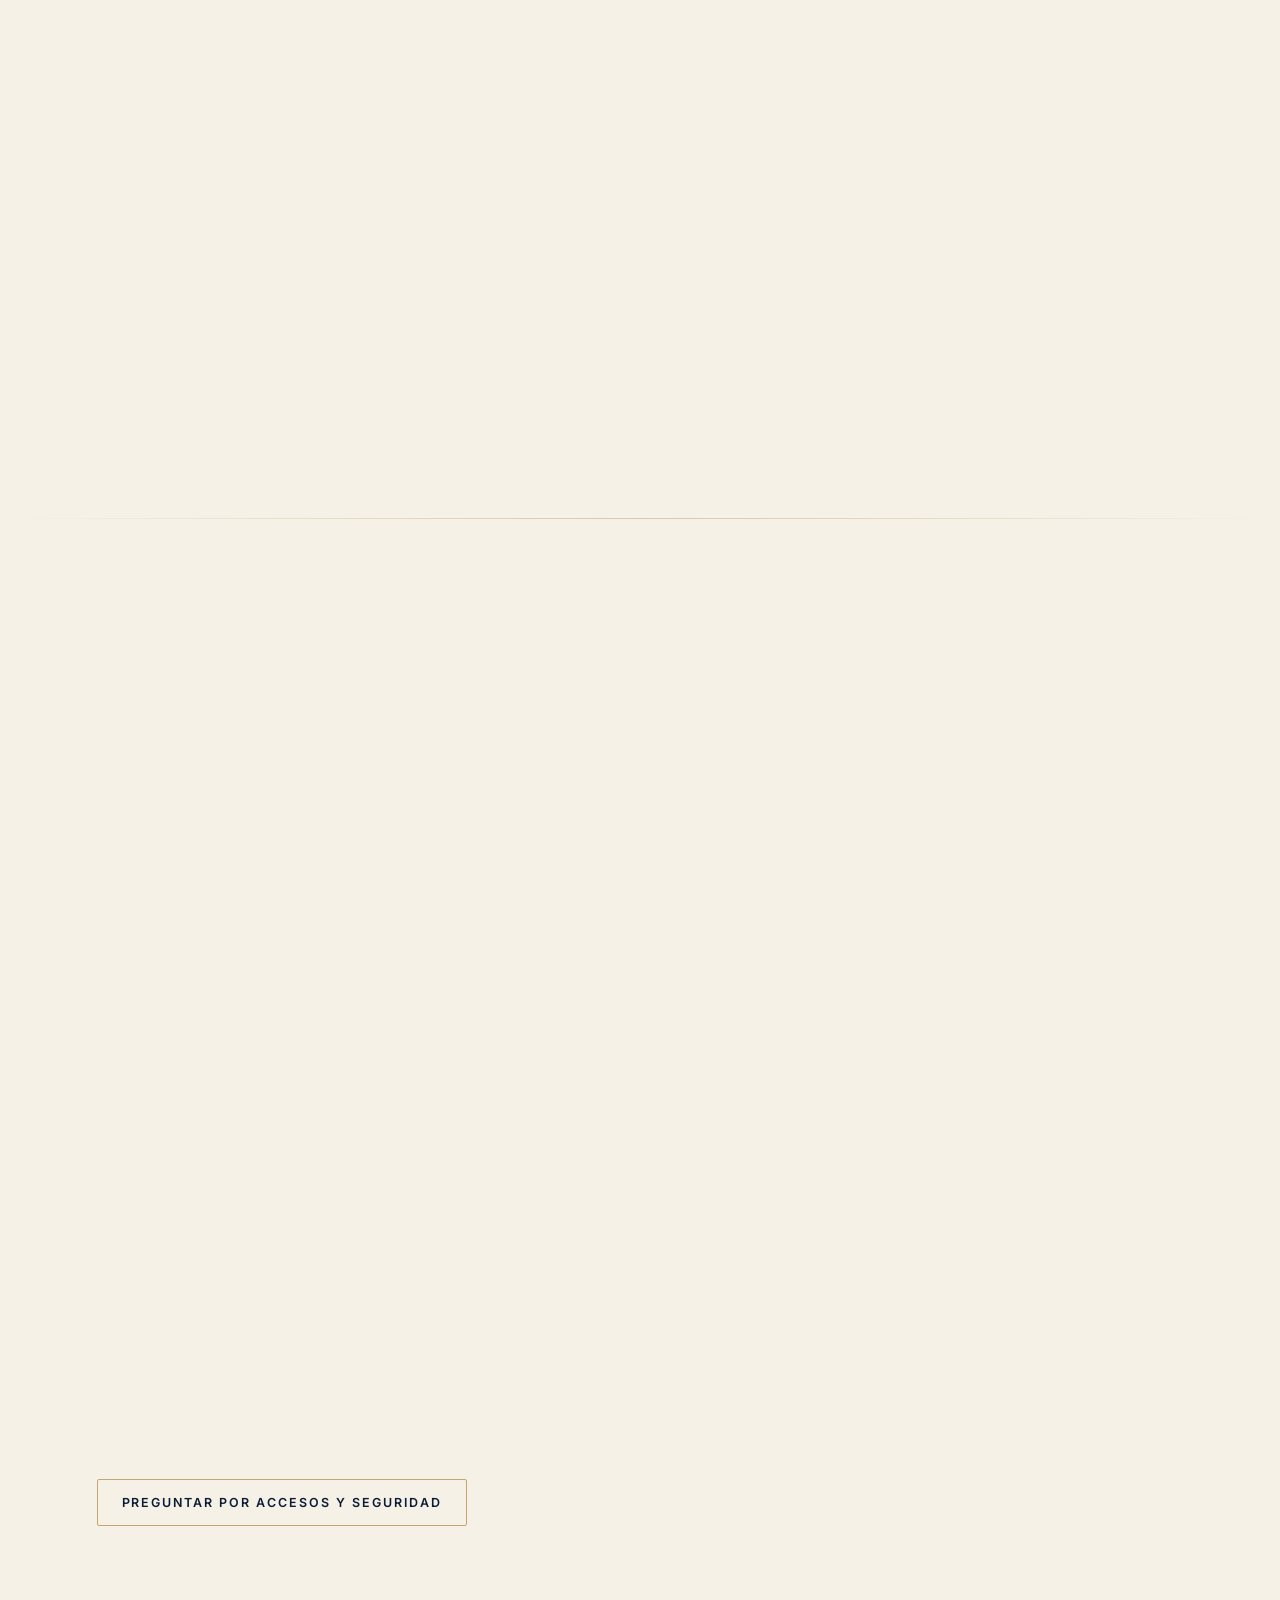
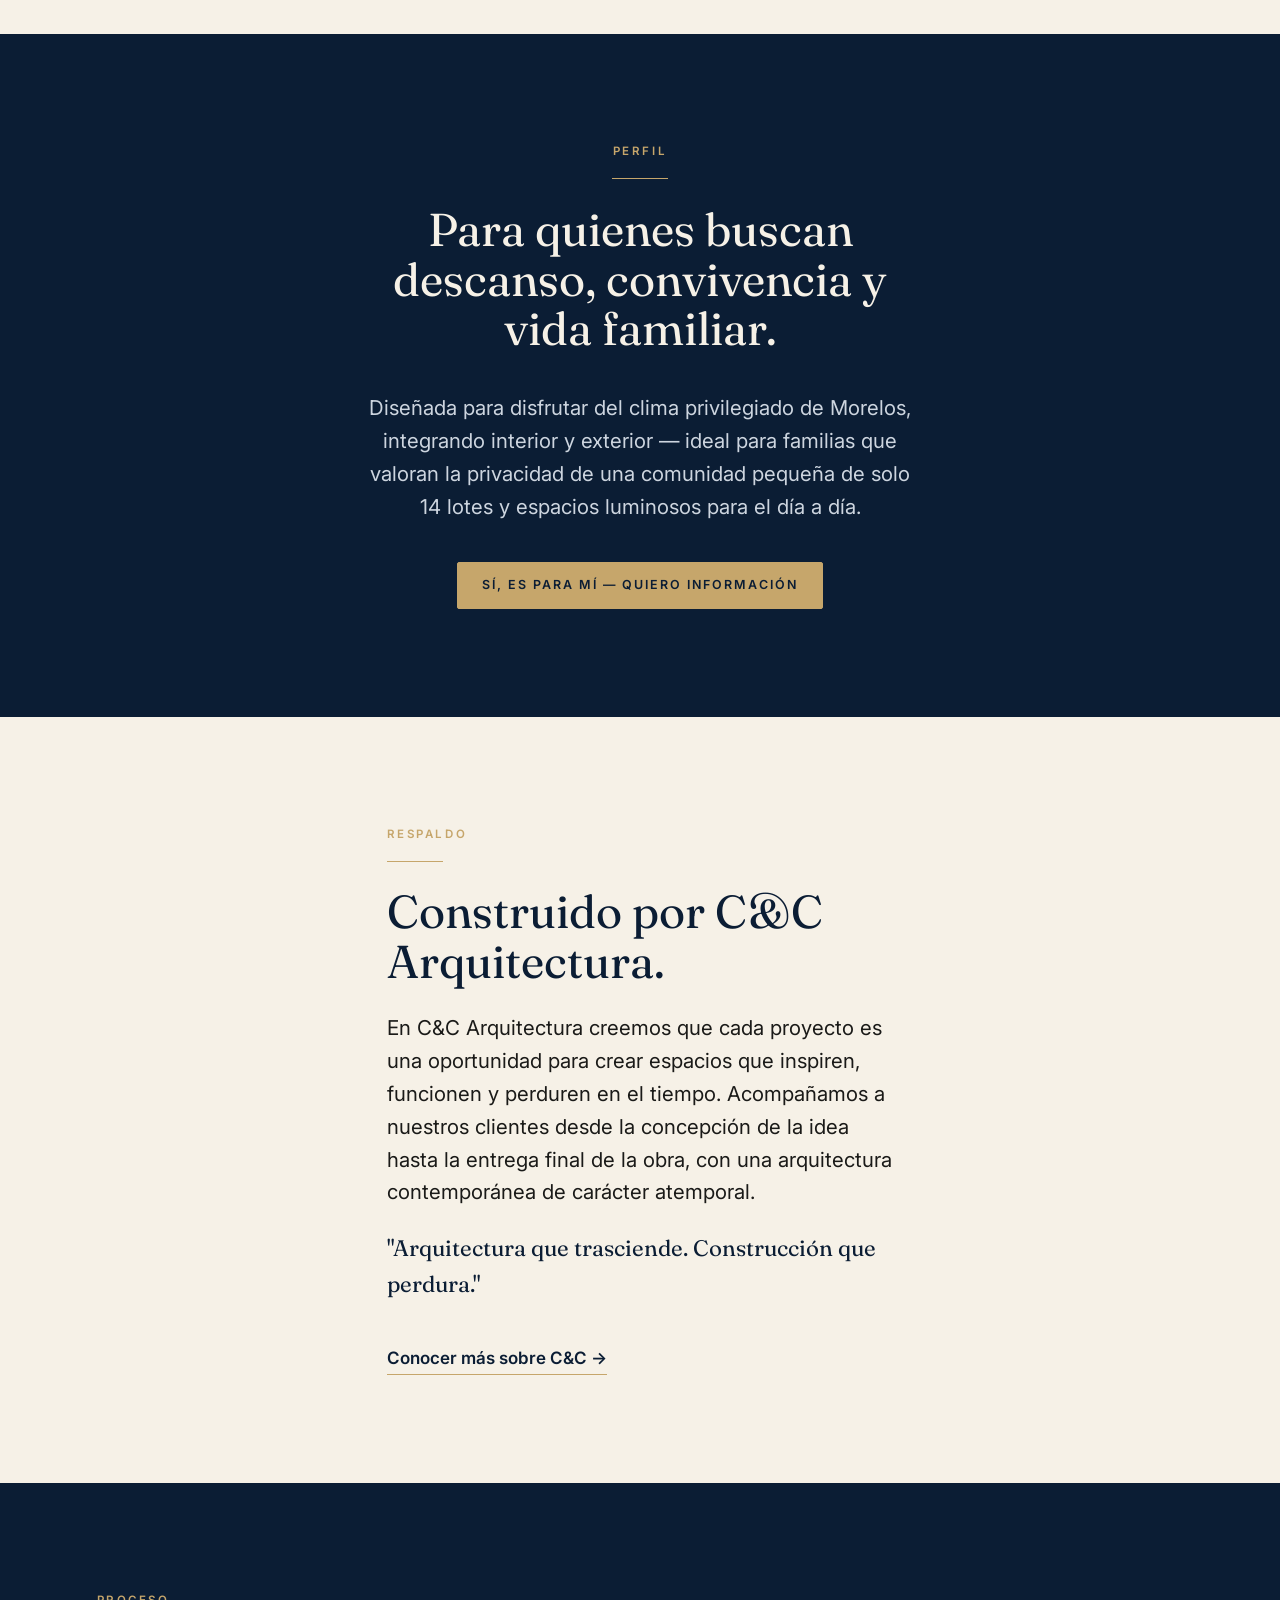
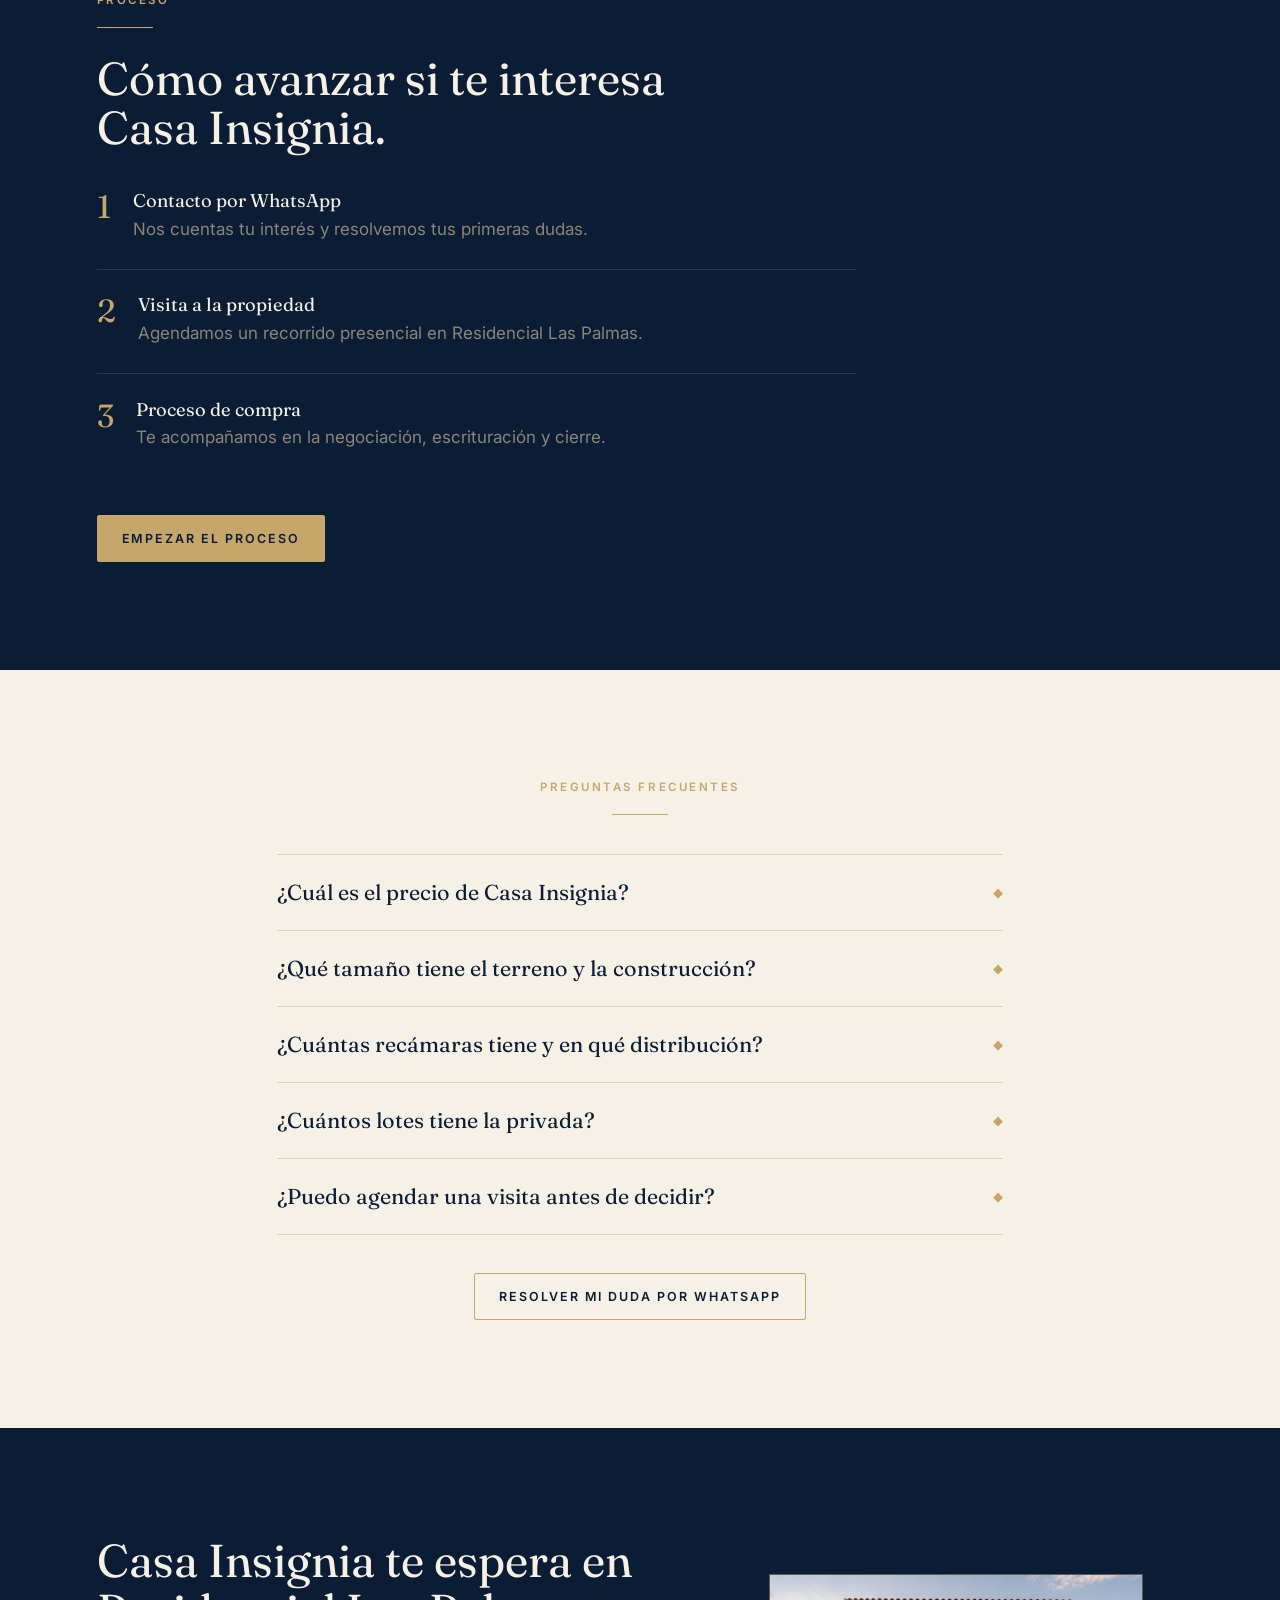
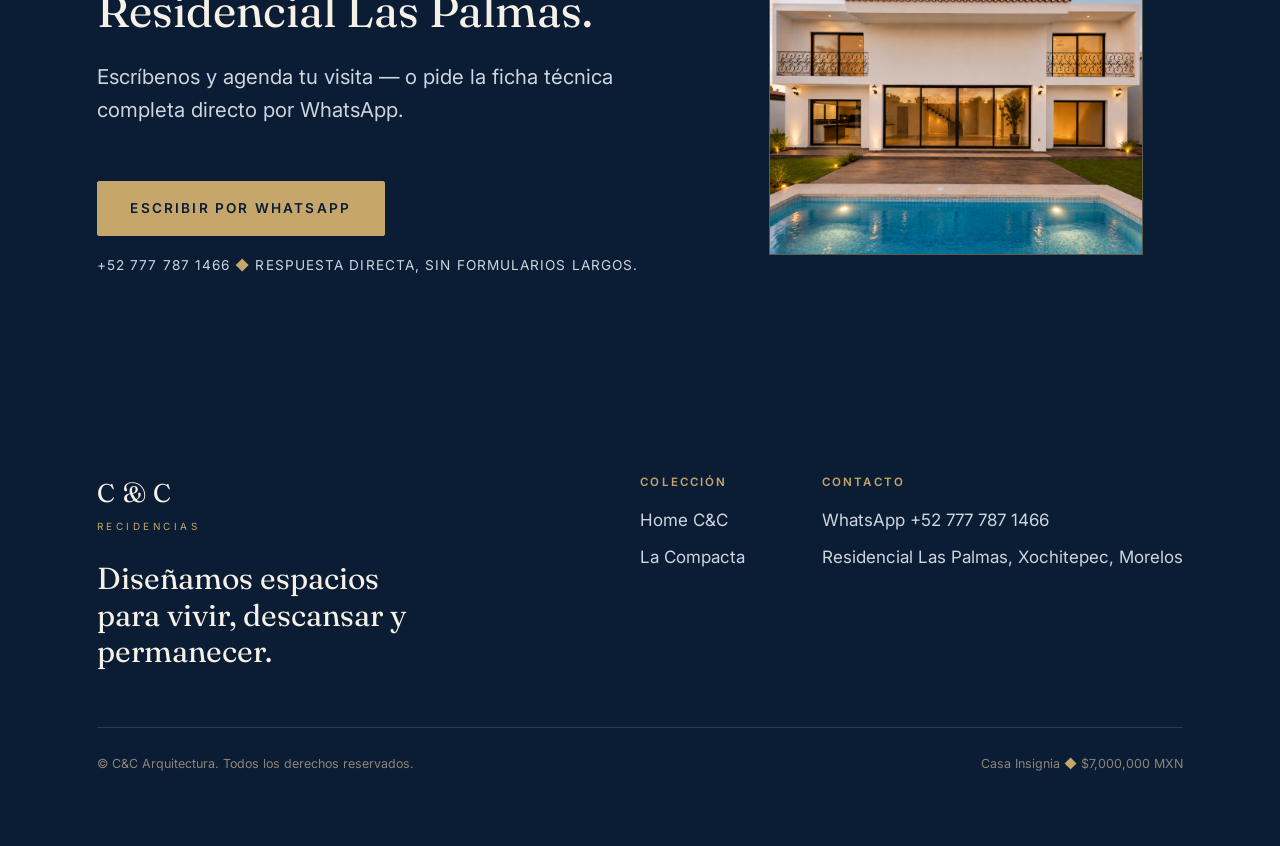
==== commit 5aa24814: "Casa Insignia: reestructurar Programa arquitectónico en dos columnas (imagen + lista por planta) Cad" ====
--- a/casa-insignia.html
+++ b/casa-insignia.html
@@ -86,9 +86,10 @@
       <hr class="rule">
       <h2>Dos plantas pensadas para la vida familiar.</h2>
     </div>
-    <div class="program mt-md reveal">
-      <div>
-        <h3>Planta baja</h3>
+    <div class="program-cols reveal">
+      <div class="col">
+        <figure><img src="assets/insignia/programa-01.jpg" alt="Sala de doble altura conectada a la cocina con isla"></figure>
+        <div class="col-head"><h3>Planta baja</h3><span class="tag">Área social</span></div>
         <ul>
           <li>Vestíbulo de acceso</li>
           <li>Sala con doble altura</li>
@@ -101,8 +102,9 @@
           <li>Estacionamiento</li>
         </ul>
       </div>
-      <div>
-        <h3>Planta alta</h3>
+      <div class="col">
+        <figure><img src="assets/insignia/programa-02.jpg" alt="Vista desde la planta alta hacia el área social de doble altura"></figure>
+        <div class="col-head"><h3>Planta alta</h3><span class="tag">Privacidad</span></div>
         <ul>
           <li>Recámara principal con vestidor y baño</li>
           <li>Recámara secundaria con vestidor</li>
@@ -111,10 +113,6 @@
           <li>Balcón con vista al jardín</li>
         </ul>
       </div>
-    </div>
-    <div class="split mt-md reveal" style="align-items:stretch">
-      <figure style="overflow:hidden;border:1px solid rgba(198,166,107,.35)"><img src="assets/insignia/programa-01.jpg" alt="Sala de doble altura conectada a la cocina con isla" style="height:100%;min-height:260px;object-fit:cover;width:100%"></figure>
-      <figure style="overflow:hidden;border:1px solid rgba(198,166,107,.35)"><img src="assets/insignia/programa-02.jpg" alt="Recámara principal con balcón y vista al jardín" style="height:100%;min-height:260px;object-fit:cover;width:100%"></figure>
     </div>
     <div class="reveal mt-md"><a class="link-cta" href="#galeria">Ver el recorrido completo →</a></div>
   </div>
--- a/styles.css
+++ b/styles.css
@@ -101,18 +101,17 @@
   transition:background .3s ease, padding .3s ease, box-shadow .3s ease;
 }
 .nav.solid{background:var(--marfil);box-shadow:0 1px 0 rgba(11,29,52,.08);padding-block:12px}
-/* Logo enmarcado, versión sin fondo (blanco sobre hero, azul al hacer scroll) */
+/* Logo sin fondo ni marco (blanco sobre hero, azul al hacer scroll) */
 .nav-logo{
-  display:inline-flex;align-items:center;gap:.7rem;
-  border:1px solid currentColor;padding:7px 14px;
-  color:var(--marfil);transition:color .3s ease,border-color .3s ease;
+  display:inline-flex;align-items:baseline;gap:.7rem;
+  color:var(--marfil);transition:color .3s ease;
 }
 .nav.solid .nav-logo{color:var(--azul-profundo)}
-.nav-logo .cc{font-family:var(--serif);font-weight:400;font-size:1.3rem;line-height:1;letter-spacing:.01em}
-.nav-logo .word{font-family:var(--sans);font-weight:500;font-size:.66rem;text-transform:uppercase;letter-spacing:.3em;padding-left:.1em}
+.nav-logo .cc{font-family:var(--serif);font-weight:400;font-size:1.4rem;line-height:1;letter-spacing:.01em}
+.nav-logo .word{font-family:var(--sans);font-weight:500;font-size:.66rem;text-transform:uppercase;letter-spacing:.3em}
 @media(max-width:480px){
-  .nav-logo{gap:.5rem;padding:6px 11px}
-  .nav-logo .cc{font-size:1.1rem}
+  .nav-logo{gap:.55rem}
+  .nav-logo .cc{font-size:1.2rem}
   .nav-logo .word{font-size:.56rem;letter-spacing:.24em}
 }
 .nav-links{display:flex;align-items:center;gap:2rem;list-style:none;margin:0;padding:0}
@@ -212,6 +211,19 @@
 .program li{padding:.5rem 0 .5rem 1.4rem;position:relative;border-bottom:1px solid rgba(140,133,119,.25)}
 .program li::before{content:"◆";position:absolute;left:0;top:.55rem;color:var(--dorado);font-size:.6rem}
 @media(max-width:720px){.program{grid-template-columns:1fr;gap:34px}}
+
+/* Programa por columnas (imagen + lista de cada planta) */
+.program-cols{display:grid;grid-template-columns:1fr 1fr;gap:clamp(30px,6vw,72px);margin-top:2.6rem}
+.program-cols .col-head{display:flex;align-items:baseline;justify-content:space-between;gap:1rem;border-bottom:1px solid rgba(198,166,107,.45);padding-bottom:.7rem;margin-bottom:1.3rem}
+.program-cols h3{color:var(--azul-profundo);font-family:var(--serif);font-size:clamp(1.3rem,2vw,1.65rem);margin:0}
+.program-cols .col-head .tag{font-family:var(--sans);font-size:.66rem;text-transform:uppercase;letter-spacing:.2em;color:var(--dorado);white-space:nowrap}
+.program-cols figure{margin:0 0 1.4rem;overflow:hidden;border:1px solid rgba(198,166,107,.35);aspect-ratio:5/4}
+.program-cols figure img{width:100%;height:100%;object-fit:cover;object-position:center 72%}
+.program-cols ul{list-style:none;margin:0;padding:0}
+.program-cols li{padding:.55rem 0 .55rem 1.5rem;position:relative;border-bottom:1px solid rgba(140,133,119,.22)}
+.program-cols li:last-child{border-bottom:0}
+.program-cols li::before{content:"◆";position:absolute;left:0;top:.62rem;color:var(--dorado);font-size:.62rem}
+@media(max-width:720px){.program-cols{grid-template-columns:1fr;gap:44px}}
 
 /* ---------- Proceso (pasos numerados) ---------- */
 .steps{counter-reset:step;display:grid;gap:1.6rem}
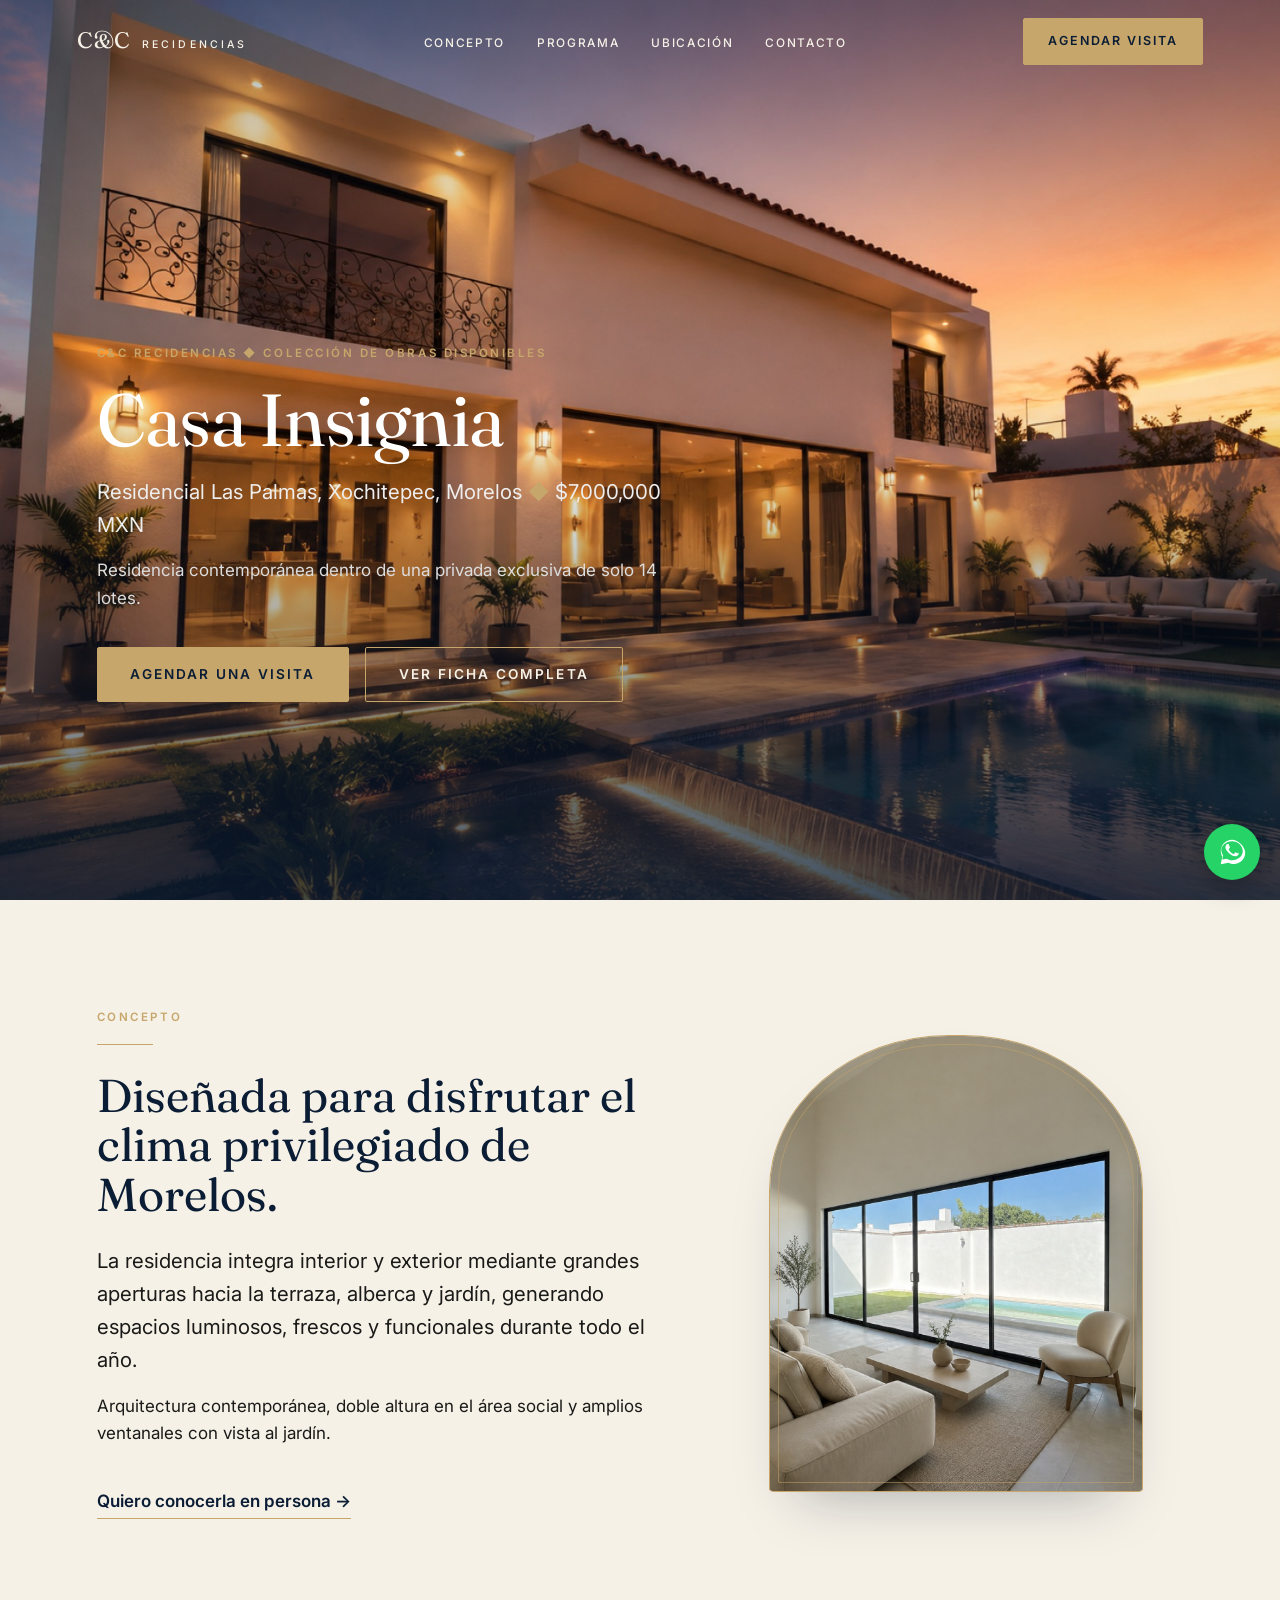
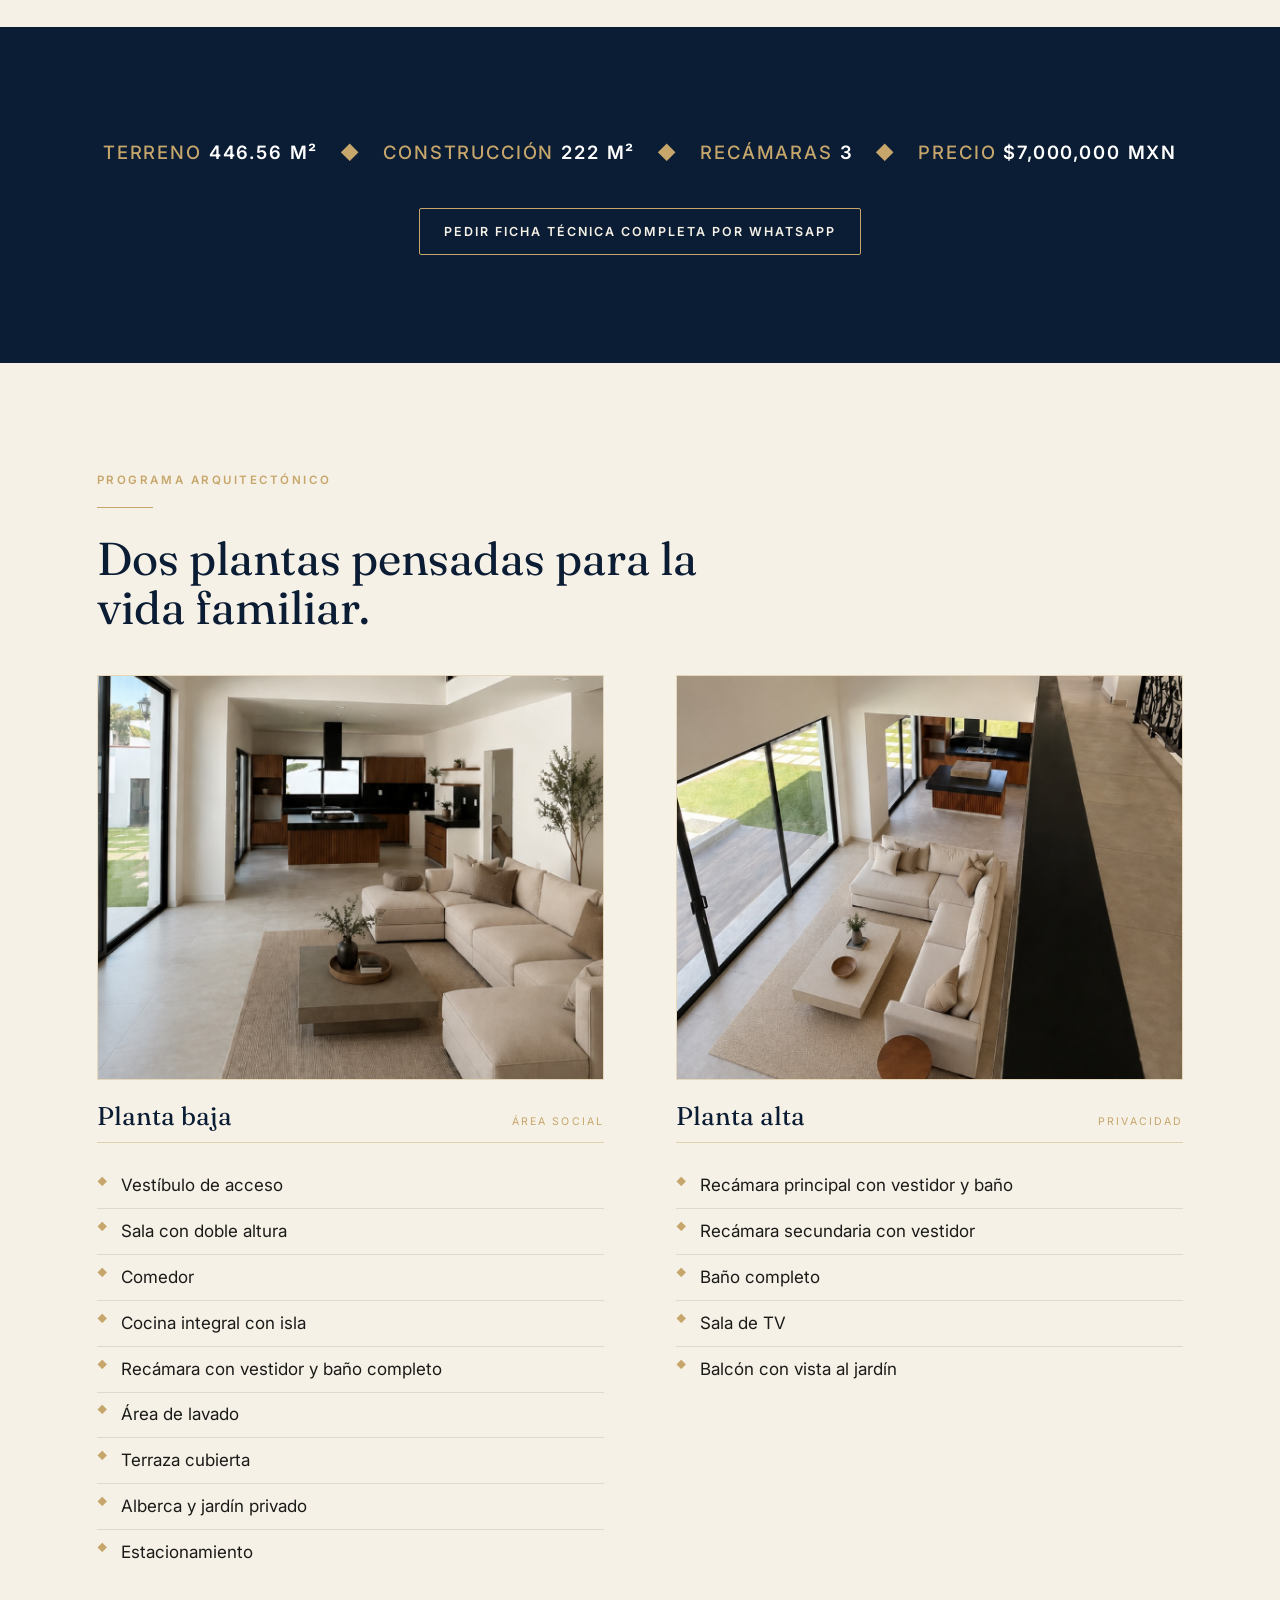
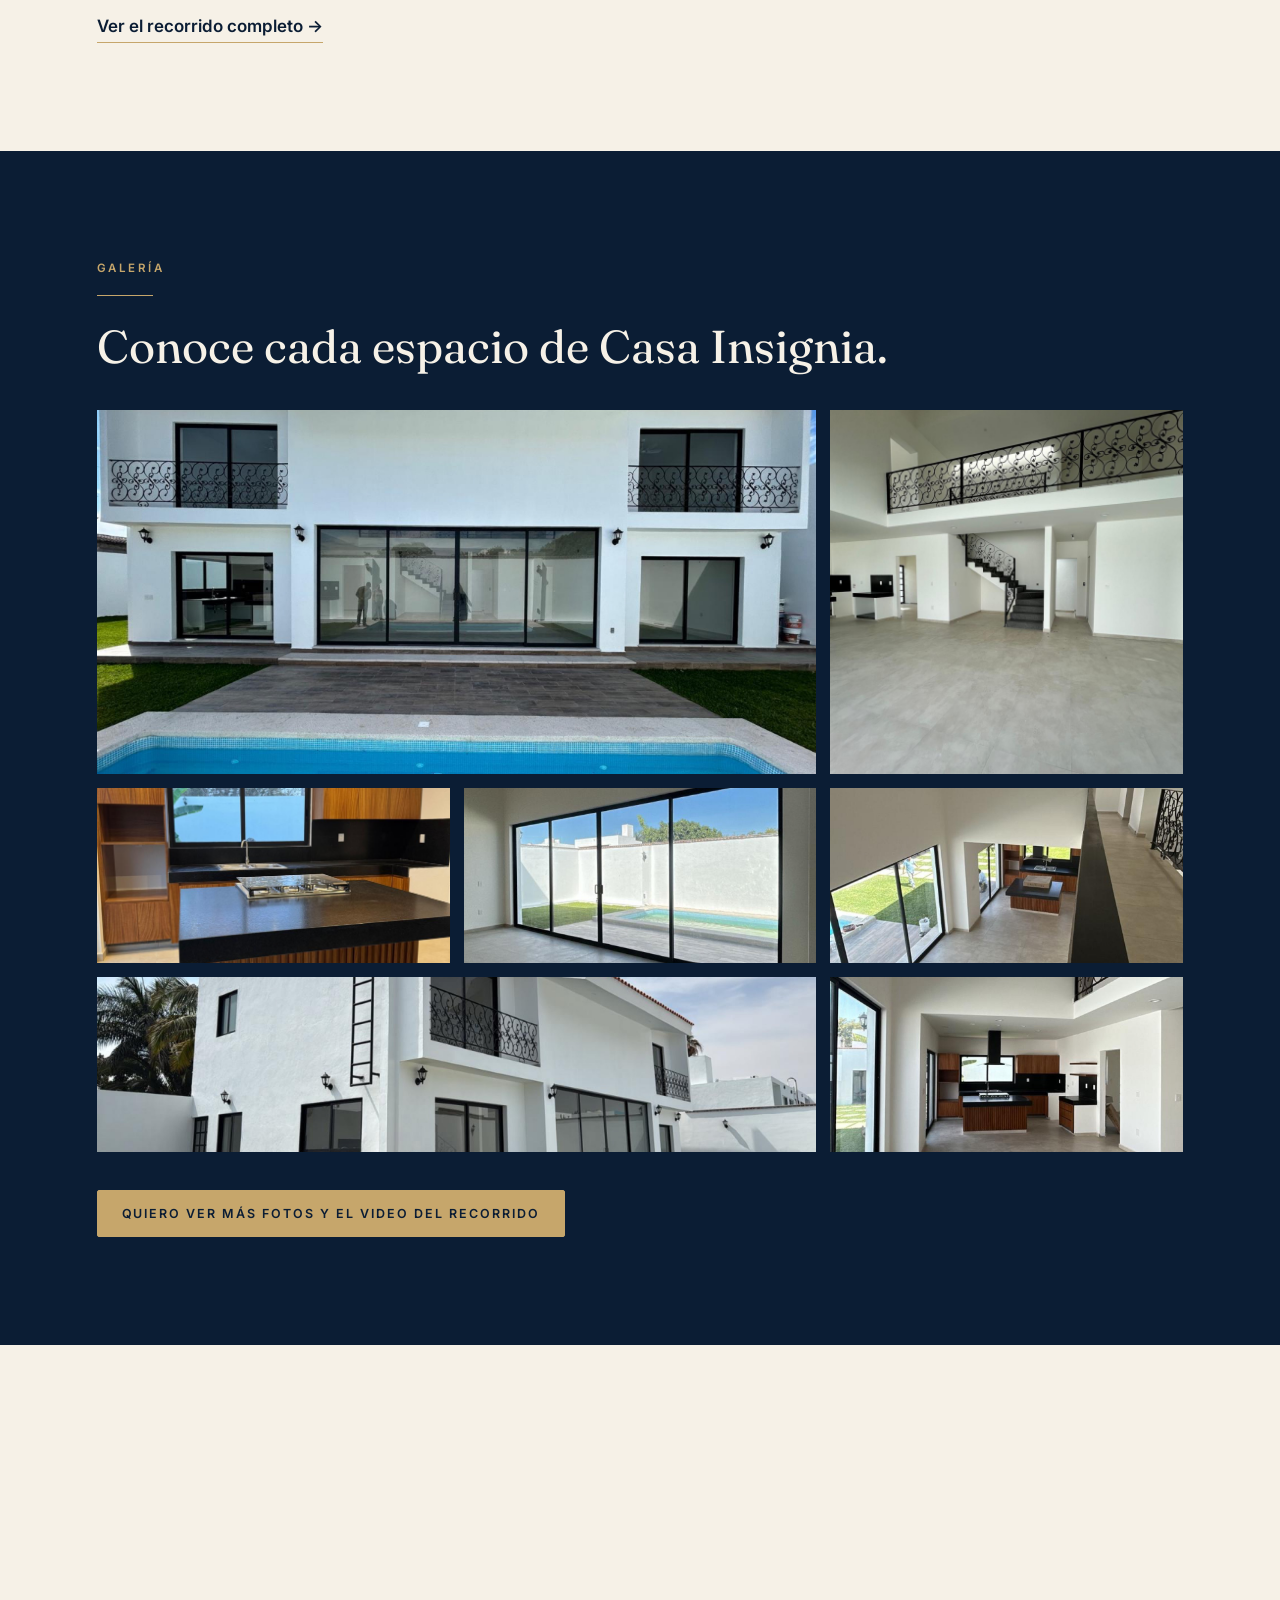
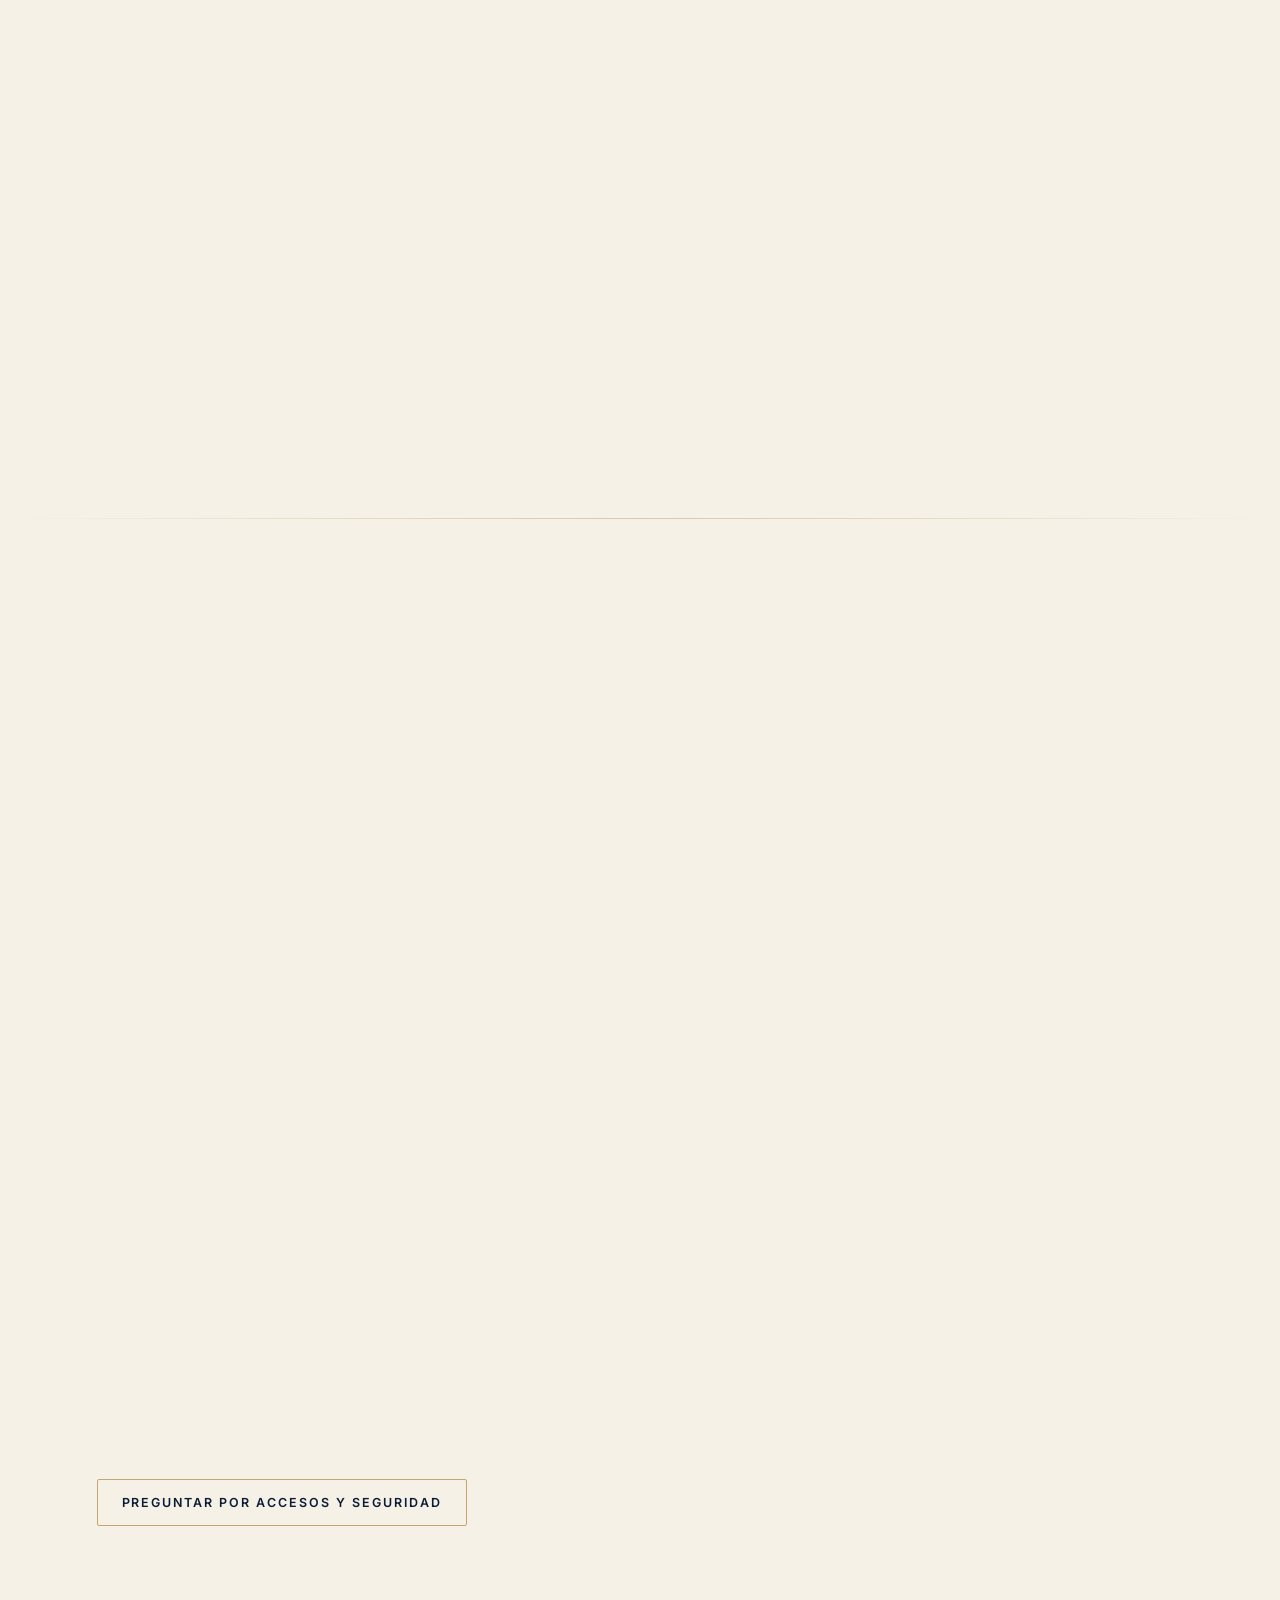
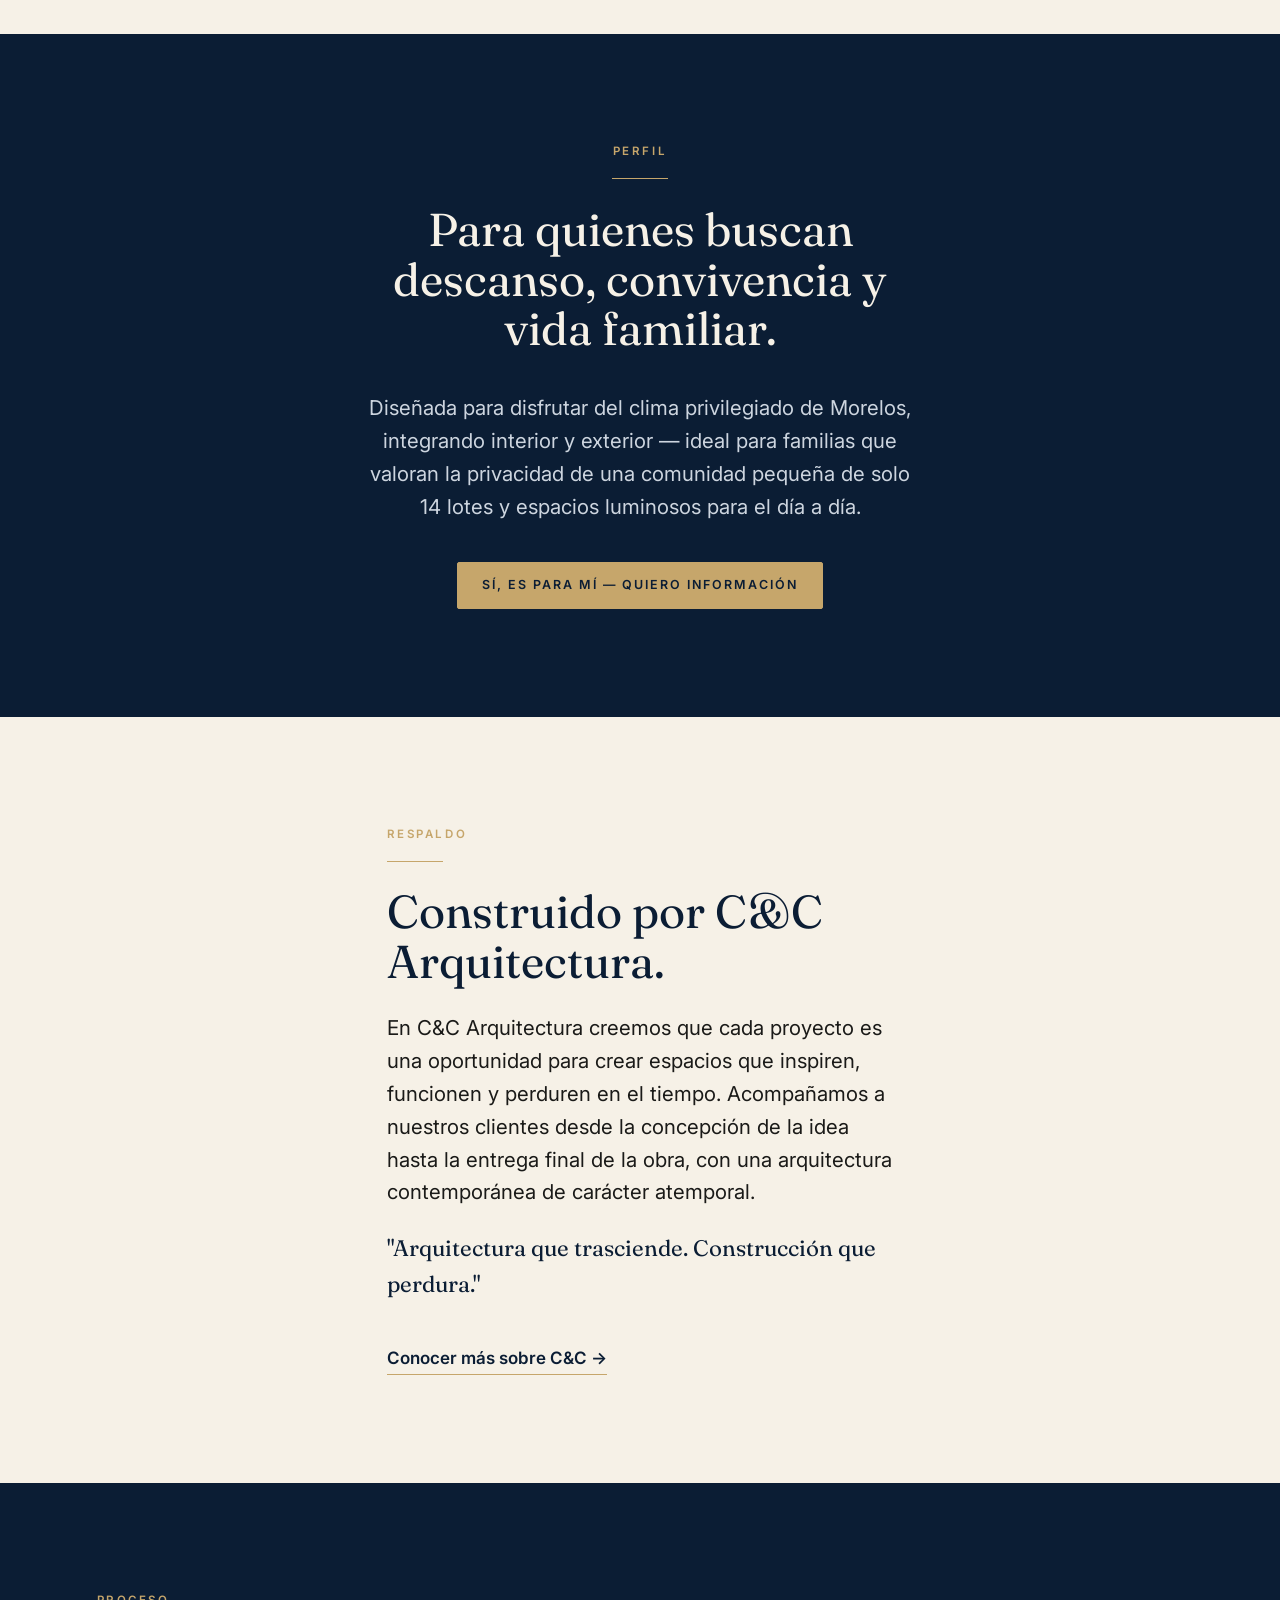
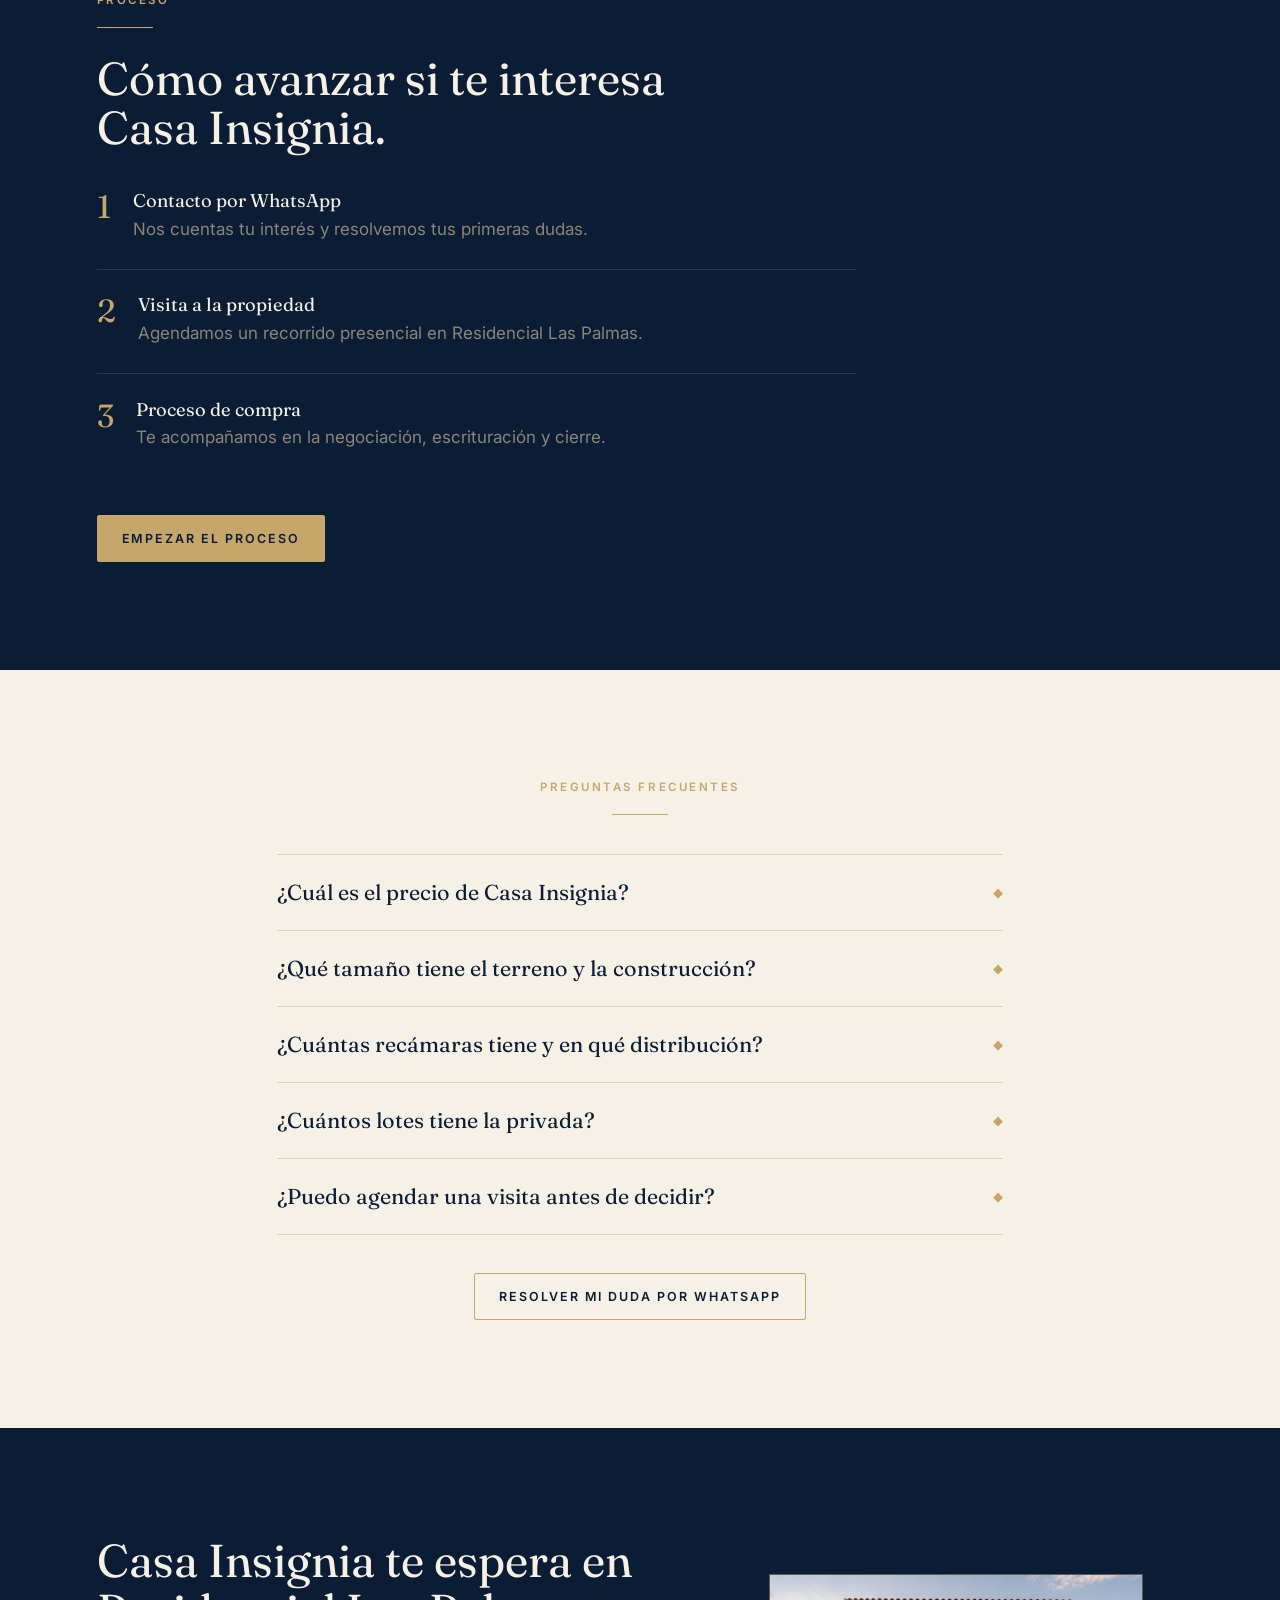
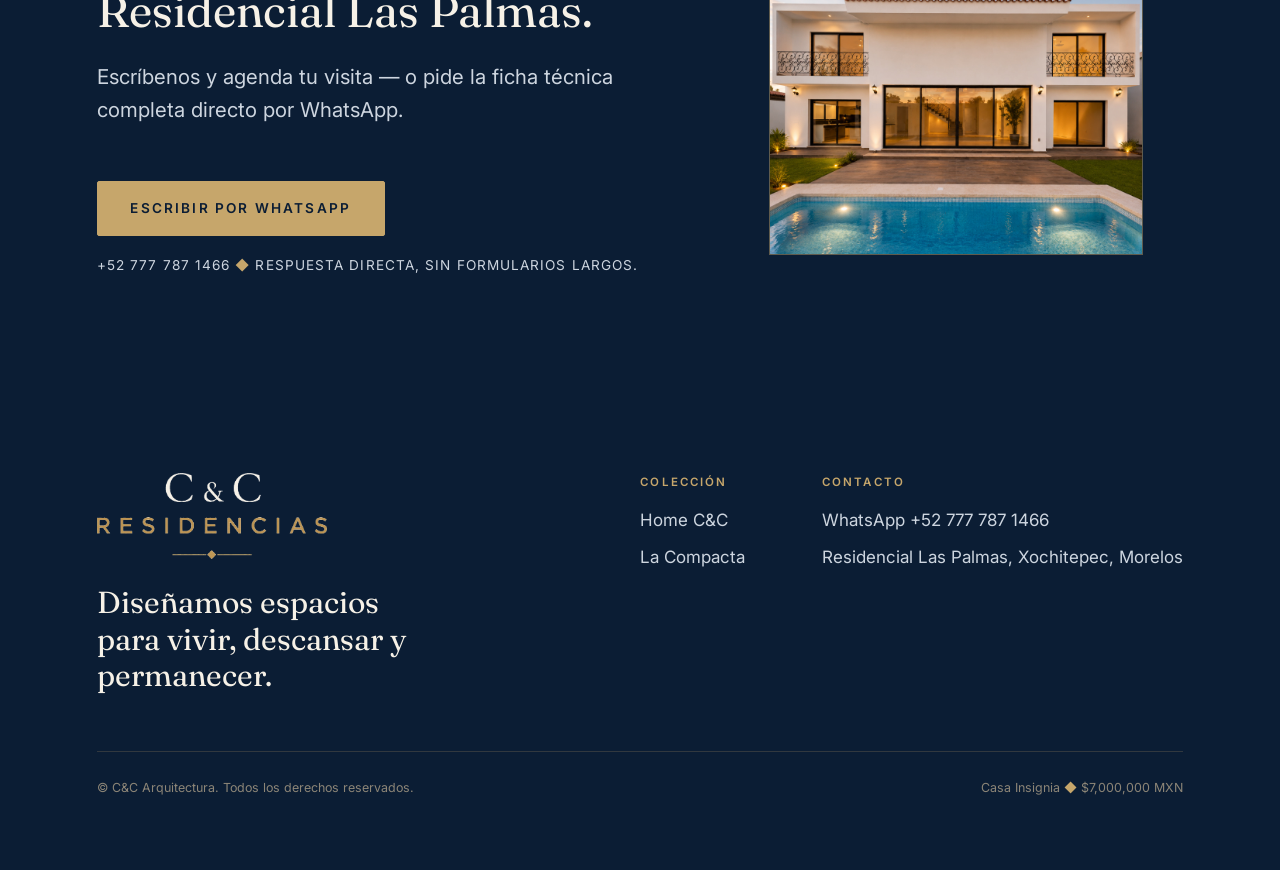
==== commit 62fb8edf: "Footers: logo de marca transparente en lugar del wordmark de texto - Home: logo C&C Arquitectura (ar" ====
--- a/casa-insignia.html
+++ b/casa-insignia.html
@@ -273,7 +273,7 @@
   <div class="wrap">
     <div class="top">
       <div>
-        <div class="wordmark">C &amp; C<small>Recidencias</small></div>
+        <img class="footer-logo" src="assets/logos/residencias-footer.png" alt="C&C Recidencias">
         <p class="brandline mt-sm">Diseñamos espacios para vivir, descansar y permanecer.</p>
       </div>
       <div class="footer-cols">
--- a/styles.css
+++ b/styles.css
@@ -247,6 +247,38 @@
   .gallery .g-big,.gallery .g-tall{grid-row:span 2;grid-column:span 2}
 }
 
+.gallery figure{cursor:pointer}
+
+/* ---------- Lightbox / carrusel de galería ---------- */
+.lightbox{
+  position:fixed;inset:0;z-index:100;background:rgba(9,18,32,.95);
+  display:none;align-items:center;justify-content:center;
+  opacity:0;transition:opacity .28s ease;
+}
+.lightbox.open{display:flex;opacity:1}
+.lb-stage{position:relative;max-width:92vw;max-height:86vh;display:flex;align-items:center;justify-content:center}
+.lb-stage img{max-width:92vw;max-height:86vh;object-fit:contain;box-shadow:0 24px 70px rgba(0,0,0,.55);background:var(--azul-profundo)}
+.lb-btn{
+  position:absolute;background:rgba(11,29,52,.35);border:1px solid rgba(198,166,107,.5);
+  color:var(--marfil);cursor:pointer;display:flex;align-items:center;justify-content:center;
+  transition:background .2s,color .2s,border-color .2s;line-height:1;
+}
+.lb-btn:hover{background:var(--dorado);color:var(--azul-profundo);border-color:var(--dorado)}
+.lb-close{top:18px;right:20px;width:46px;height:46px;font-size:1.5rem;border-radius:2px}
+.lb-nav{top:50%;transform:translateY(-50%);width:52px;height:52px;font-size:1.7rem;border-radius:2px}
+.lb-prev{left:16px}
+.lb-next{right:16px}
+.lb-count{
+  position:absolute;bottom:22px;left:0;right:0;text-align:center;
+  color:var(--dorado);letter-spacing:.24em;font-size:.72rem;text-transform:uppercase;
+}
+@media(max-width:600px){
+  .lb-close{top:12px;right:12px;width:40px;height:40px}
+  .lb-nav{width:42px;height:42px;font-size:1.4rem}
+  .lb-prev{left:6px}.lb-next{right:6px}
+}
+@media(prefers-reduced-motion:reduce){.lightbox{transition:none}}
+
 /* ---------- Diferenciador (por qué elegirnos) ---------- */
 .why{display:grid;grid-template-columns:repeat(2,1fr);gap:1.6rem 2.6rem;margin-top:2rem}
 .why .item{padding-left:1.6rem;position:relative}
@@ -298,6 +330,7 @@
 .footer h4{font-family:var(--sans);font-size:.72rem;text-transform:uppercase;letter-spacing:.18em;color:var(--dorado);margin:0 0 1rem;font-weight:600}
 .footer ul{list-style:none;margin:0;padding:0;display:grid;gap:.6rem}
 .footer a:hover{color:var(--dorado)}
+.footer-logo{width:230px;max-width:62vw;height:auto;display:block;margin-bottom:.3rem}
 .footer .wordmark{font-family:var(--serif);font-size:1.6rem;color:var(--marfil);letter-spacing:.02em}
 .footer .wordmark small{display:block;font-family:var(--sans);font-size:.62rem;letter-spacing:.35em;color:var(--dorado);text-transform:uppercase;margin-top:.3rem}
 .footer .legal{margin-top:2.6rem;padding-top:1.6rem;border-top:1px solid rgba(198,166,107,.2);font-size:.78rem;color:var(--piedra);display:flex;justify-content:space-between;gap:1rem;flex-wrap:wrap}
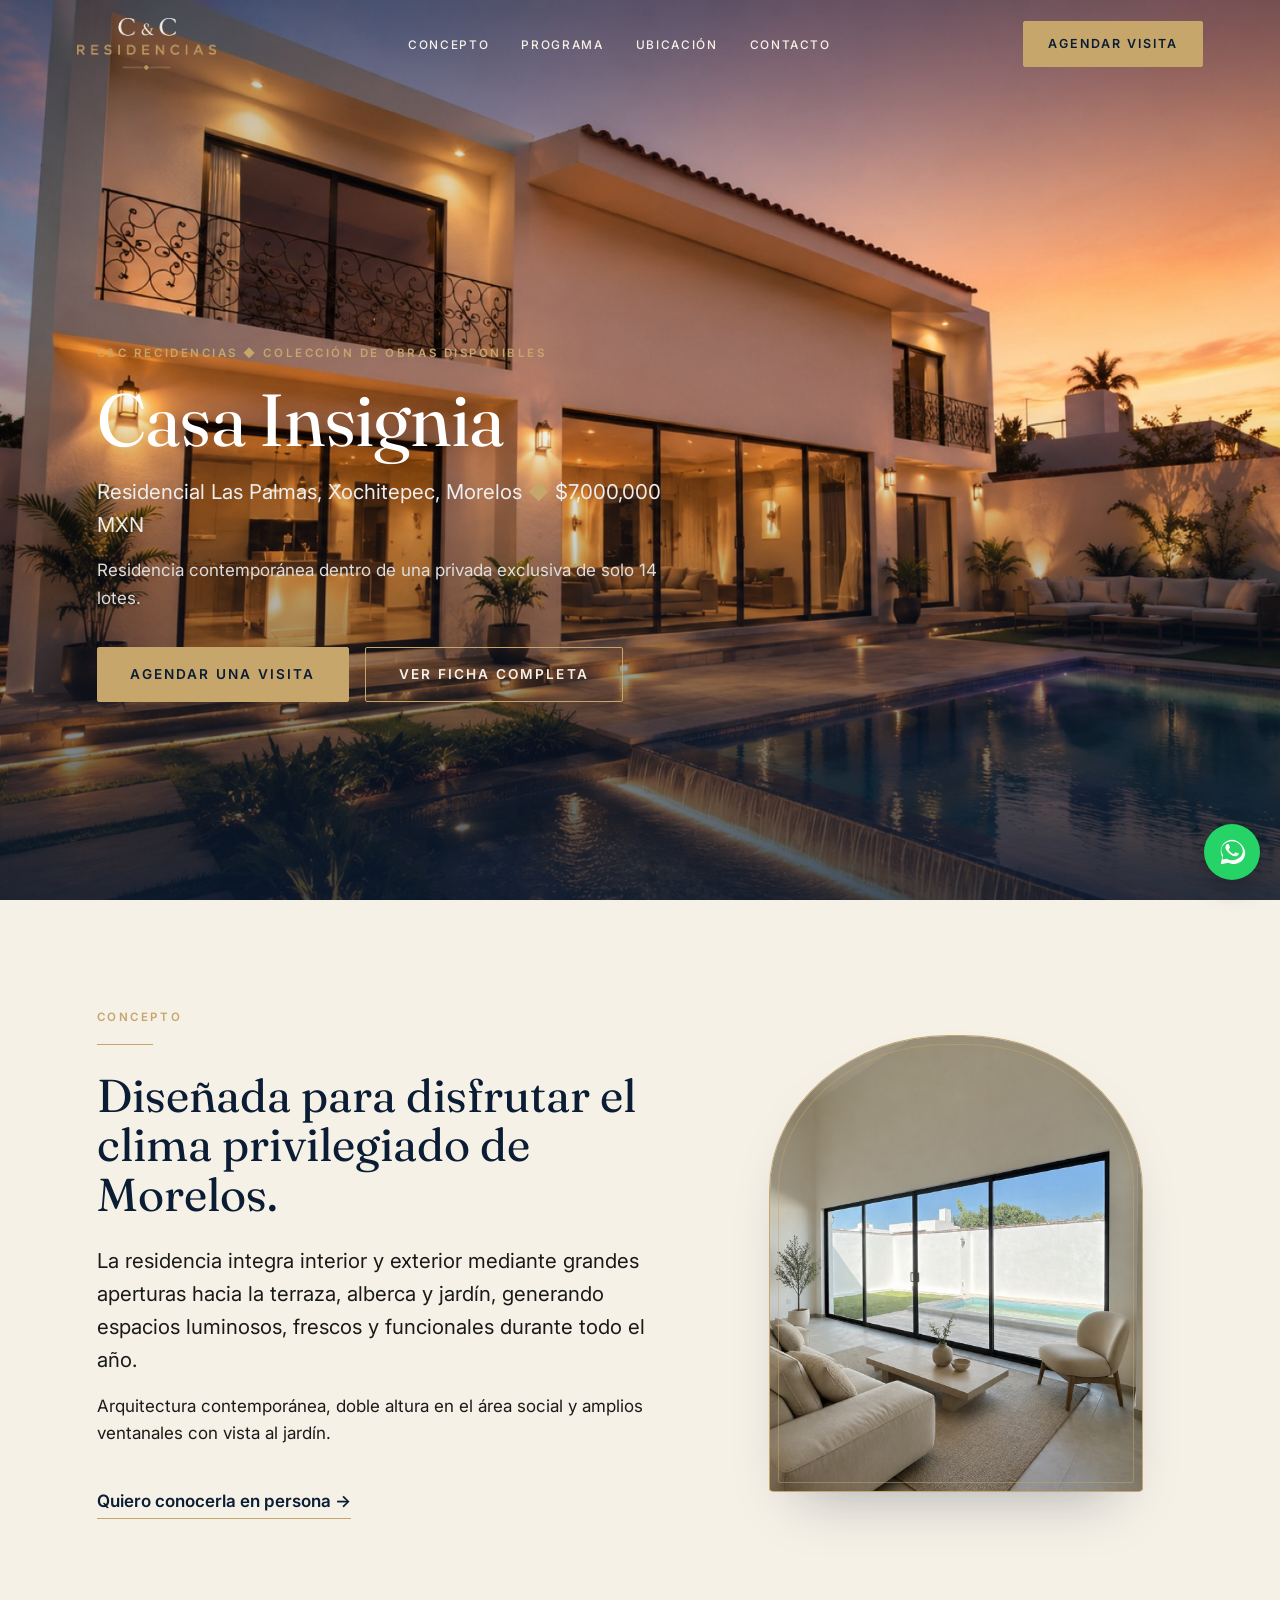
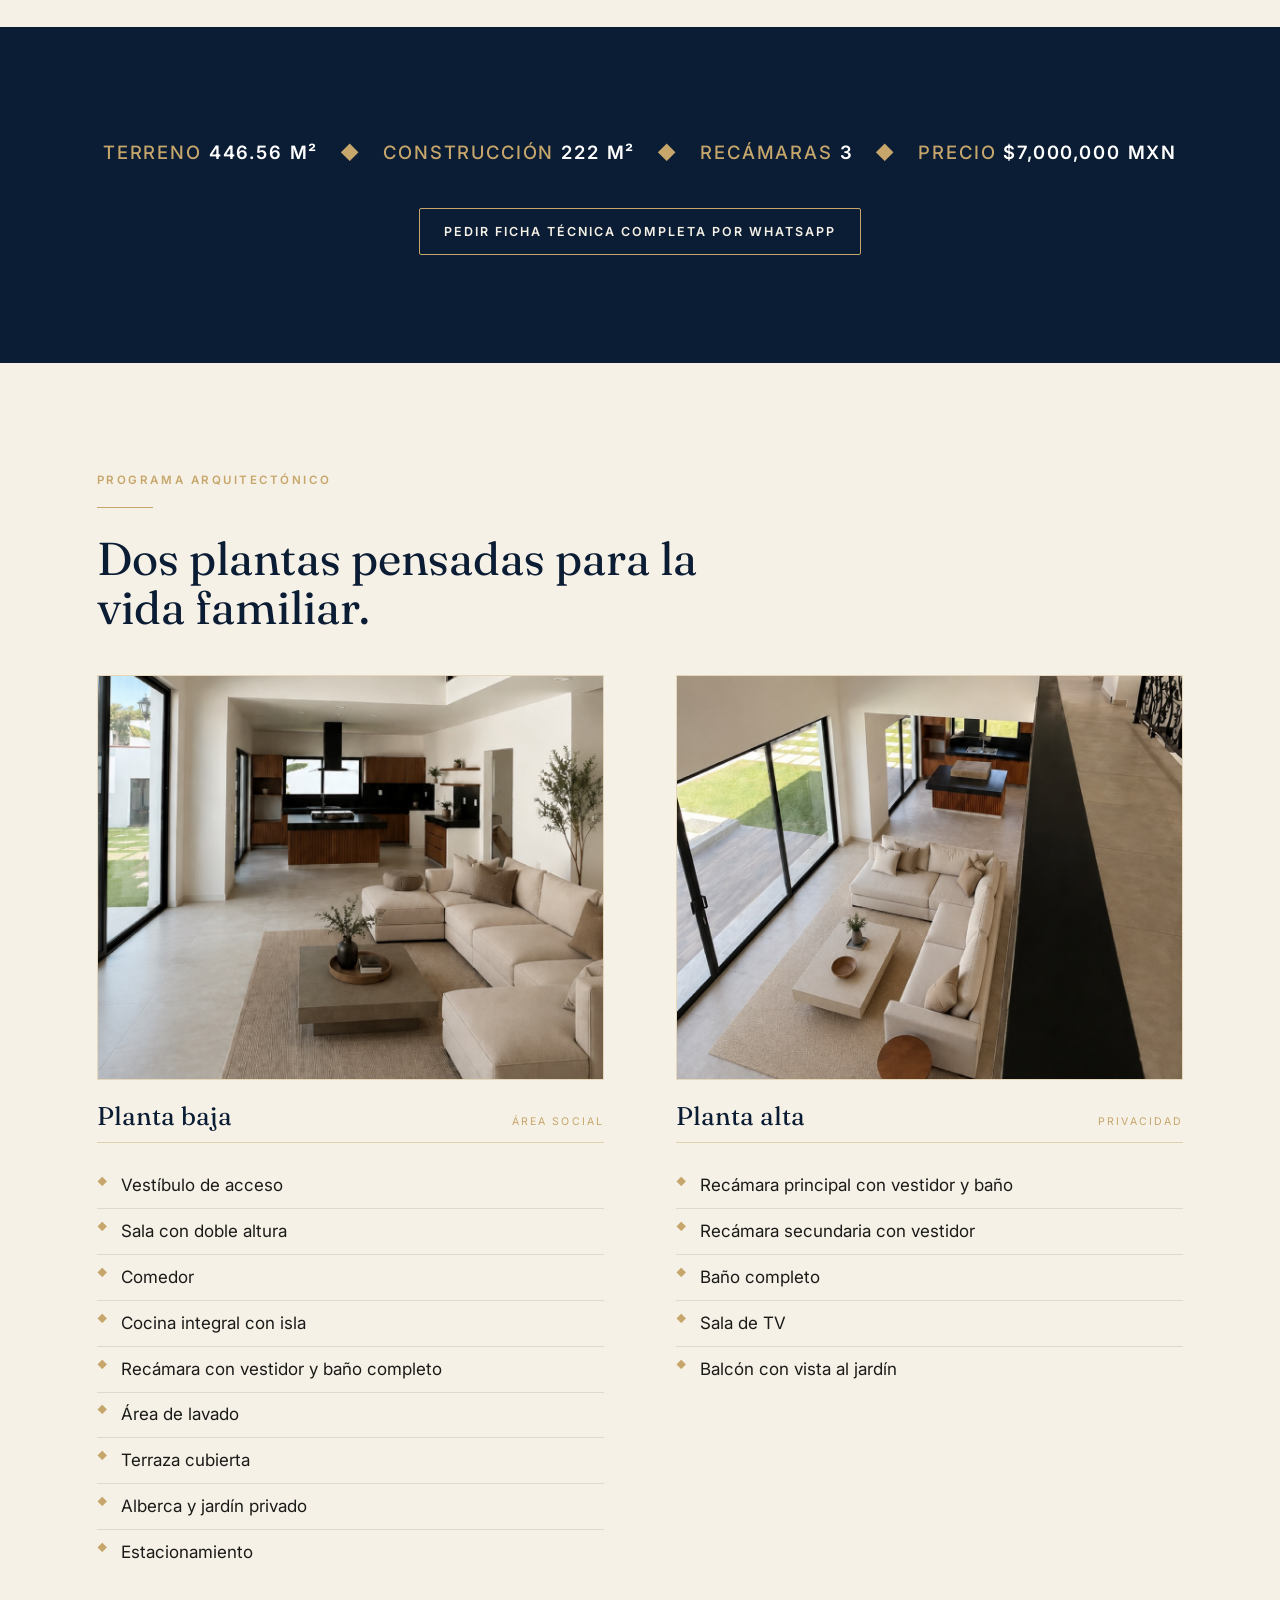
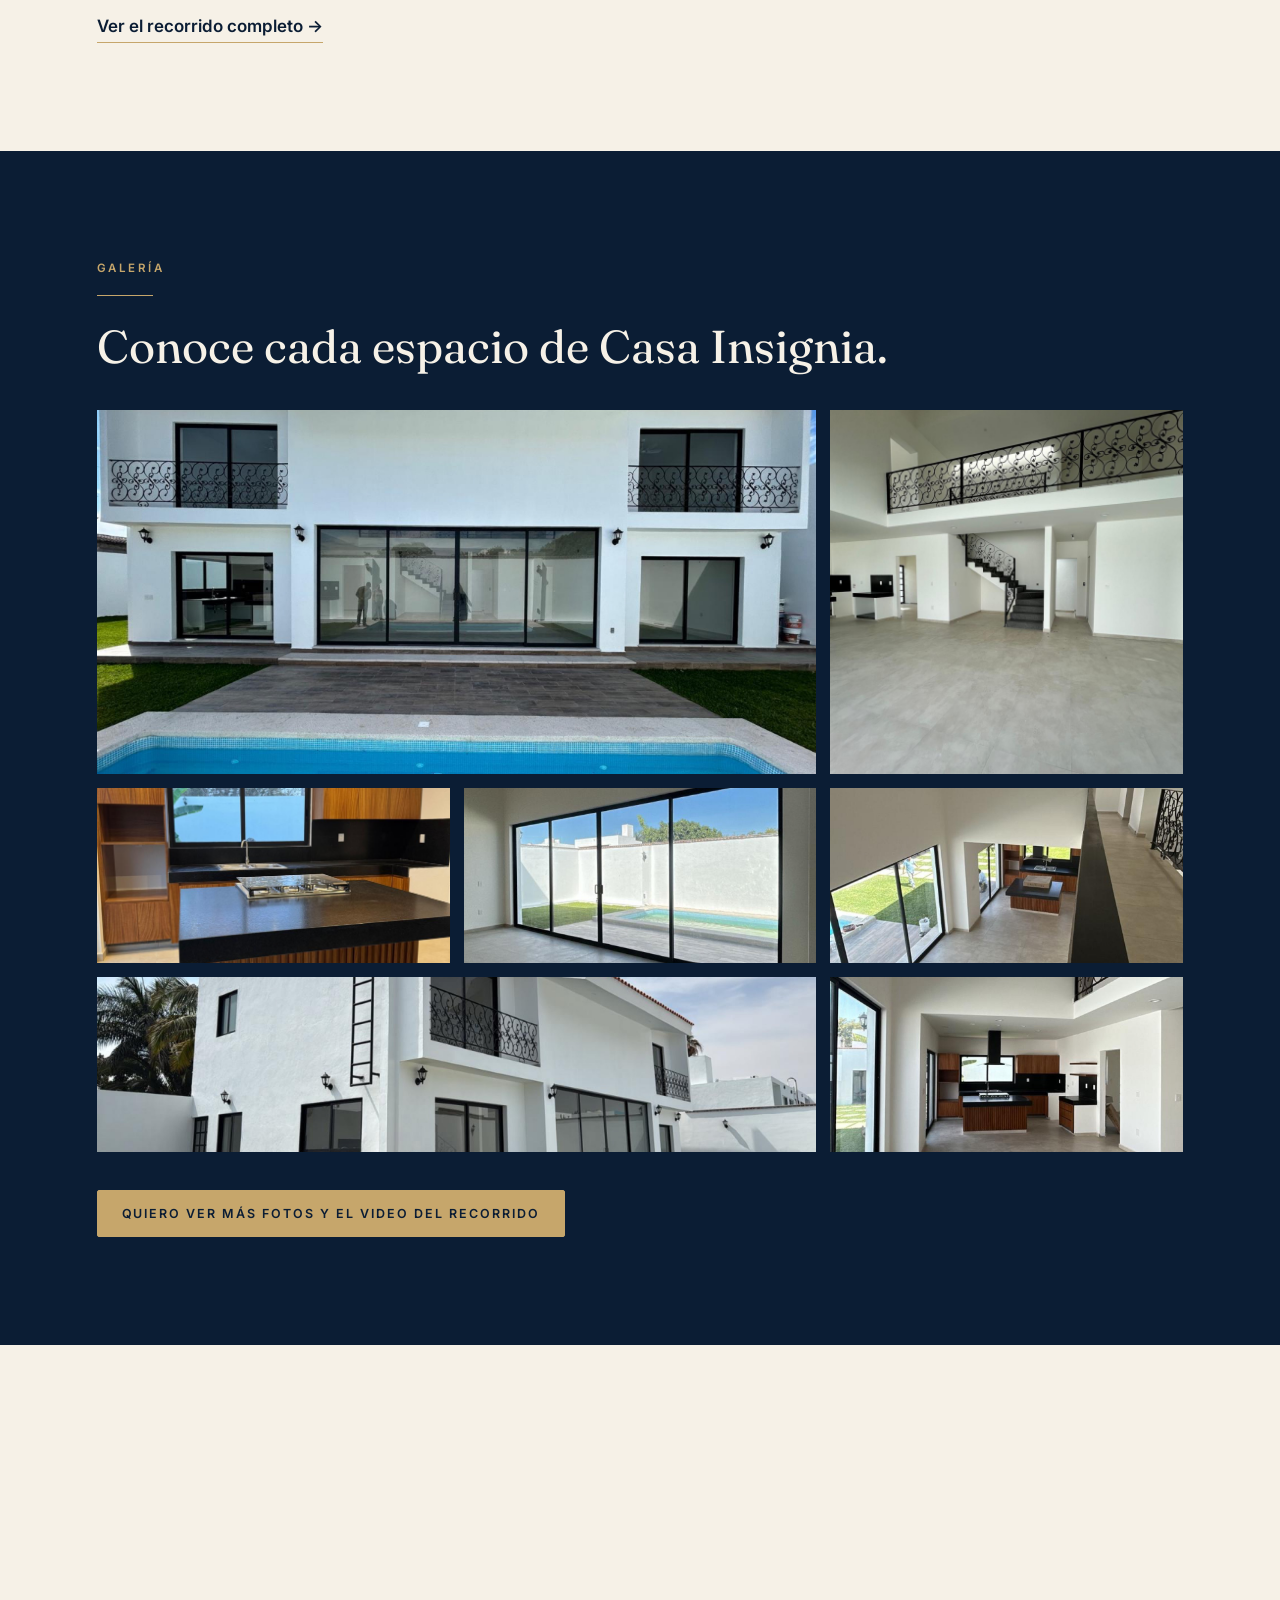
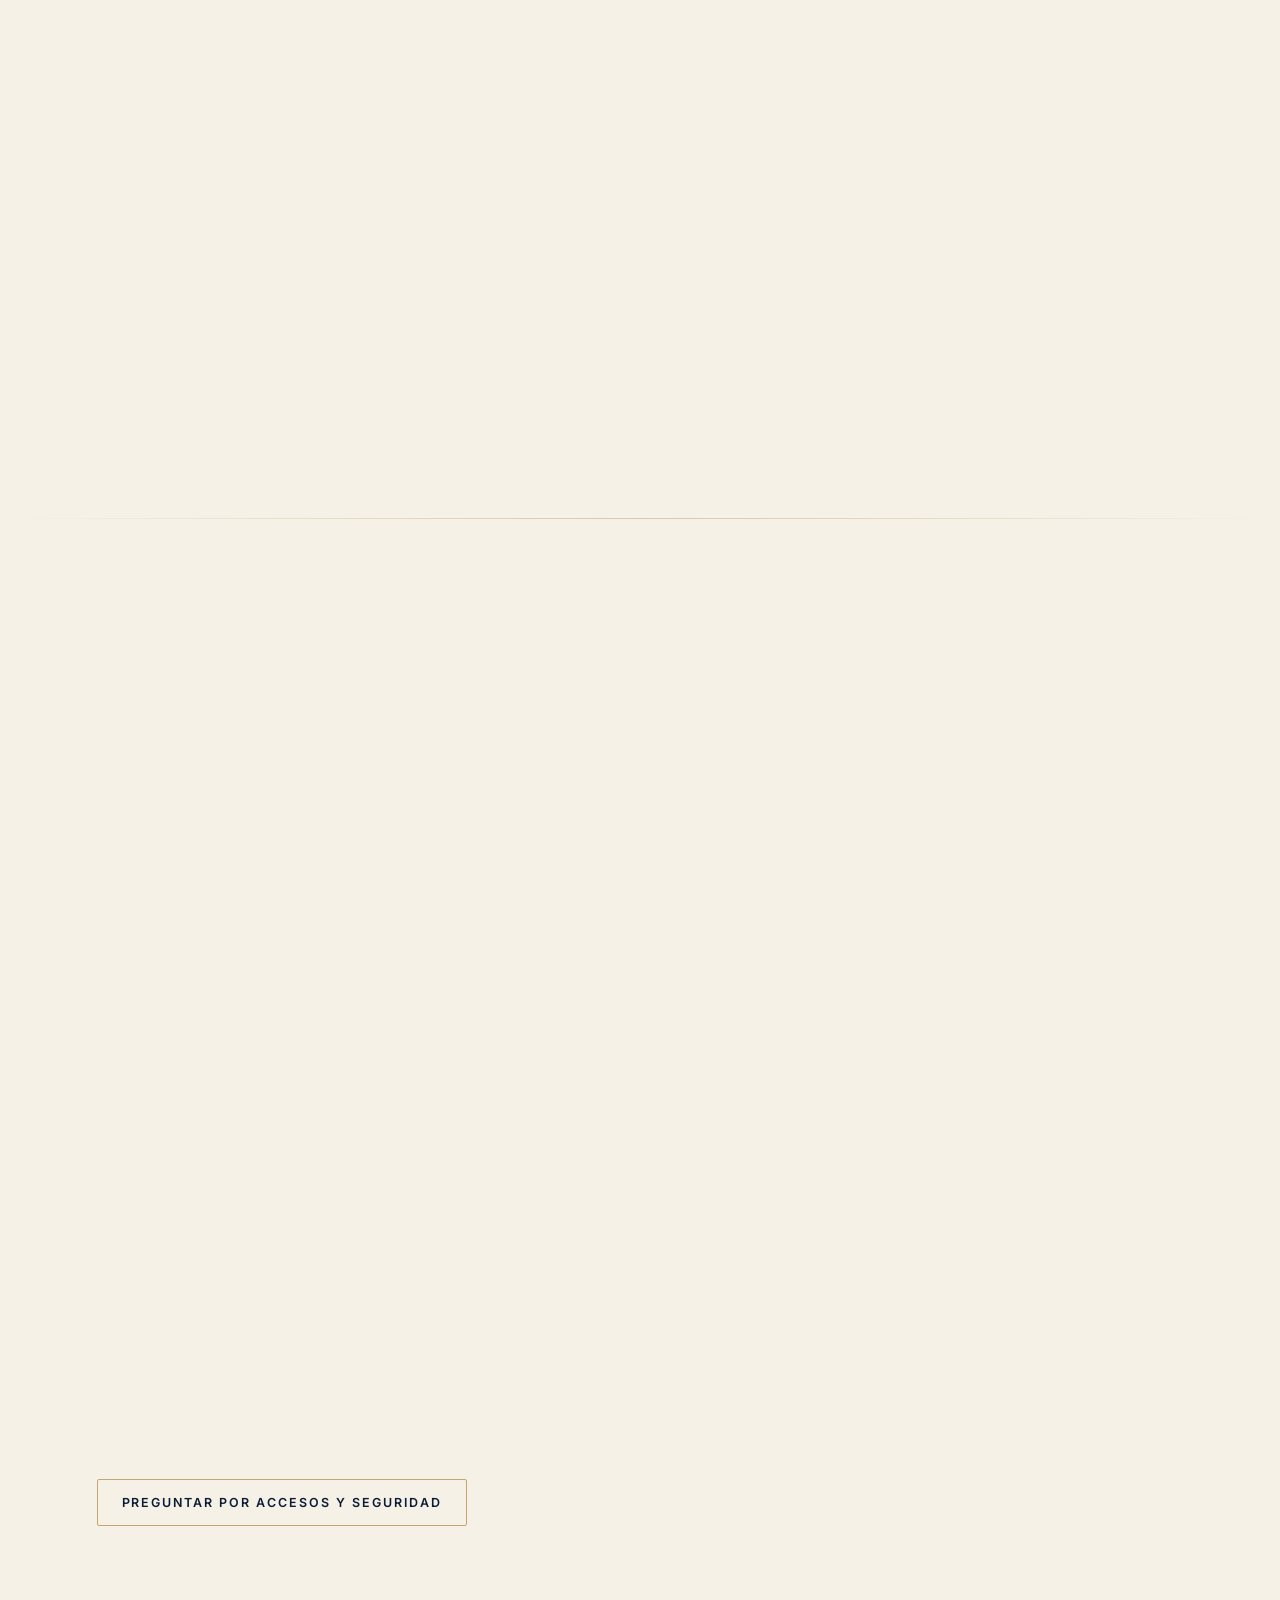
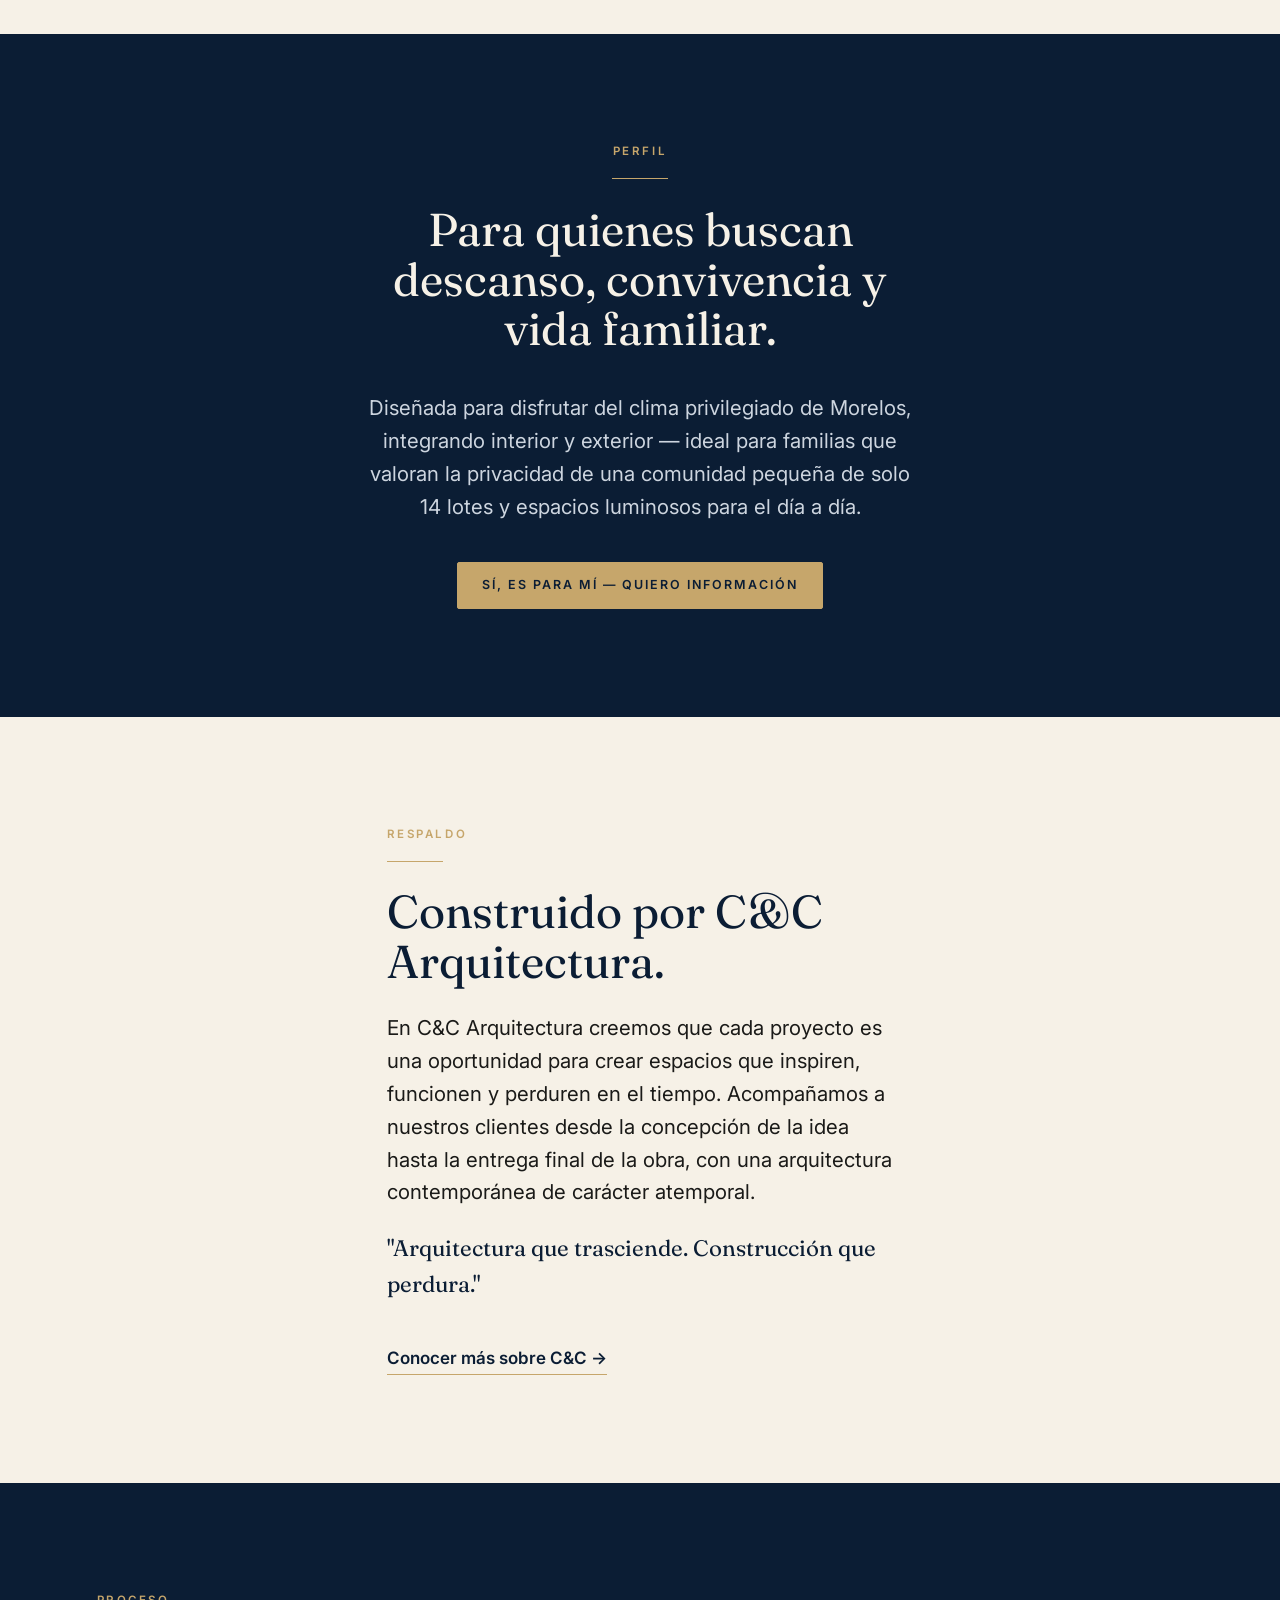
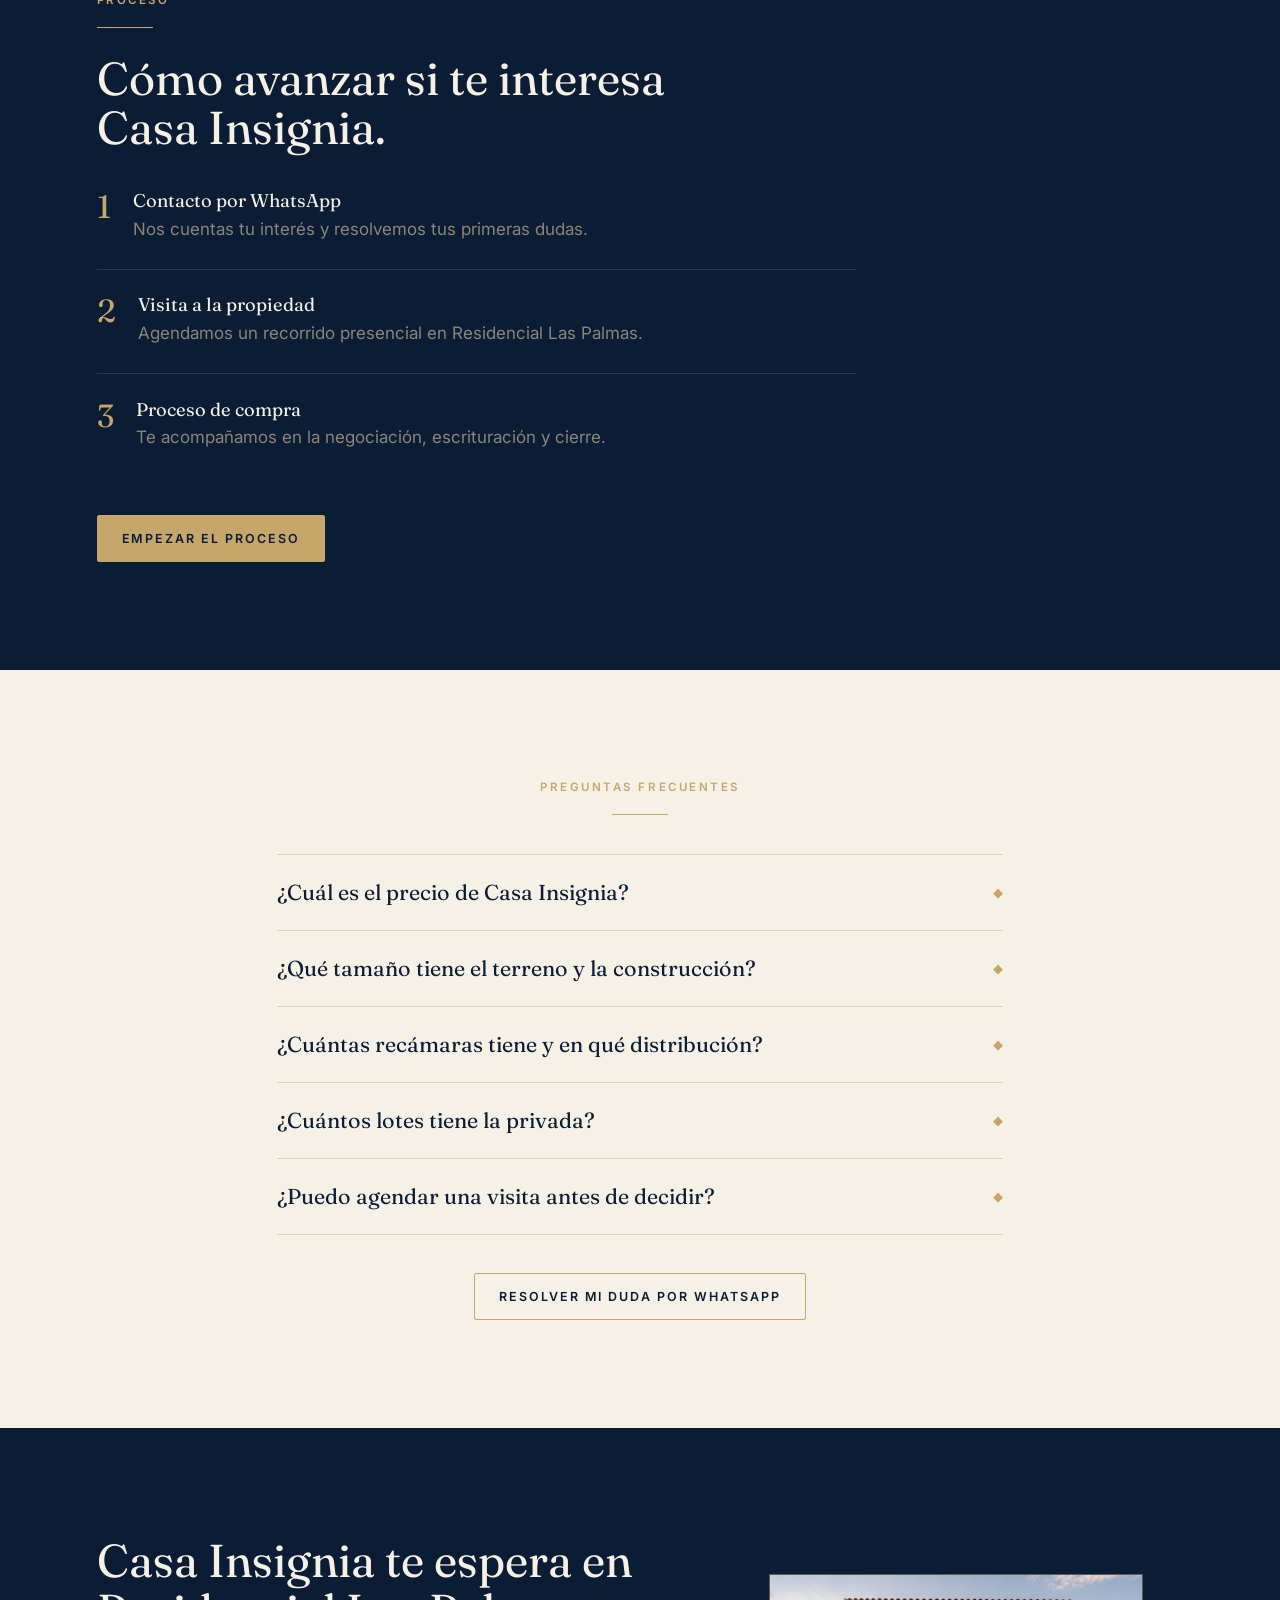
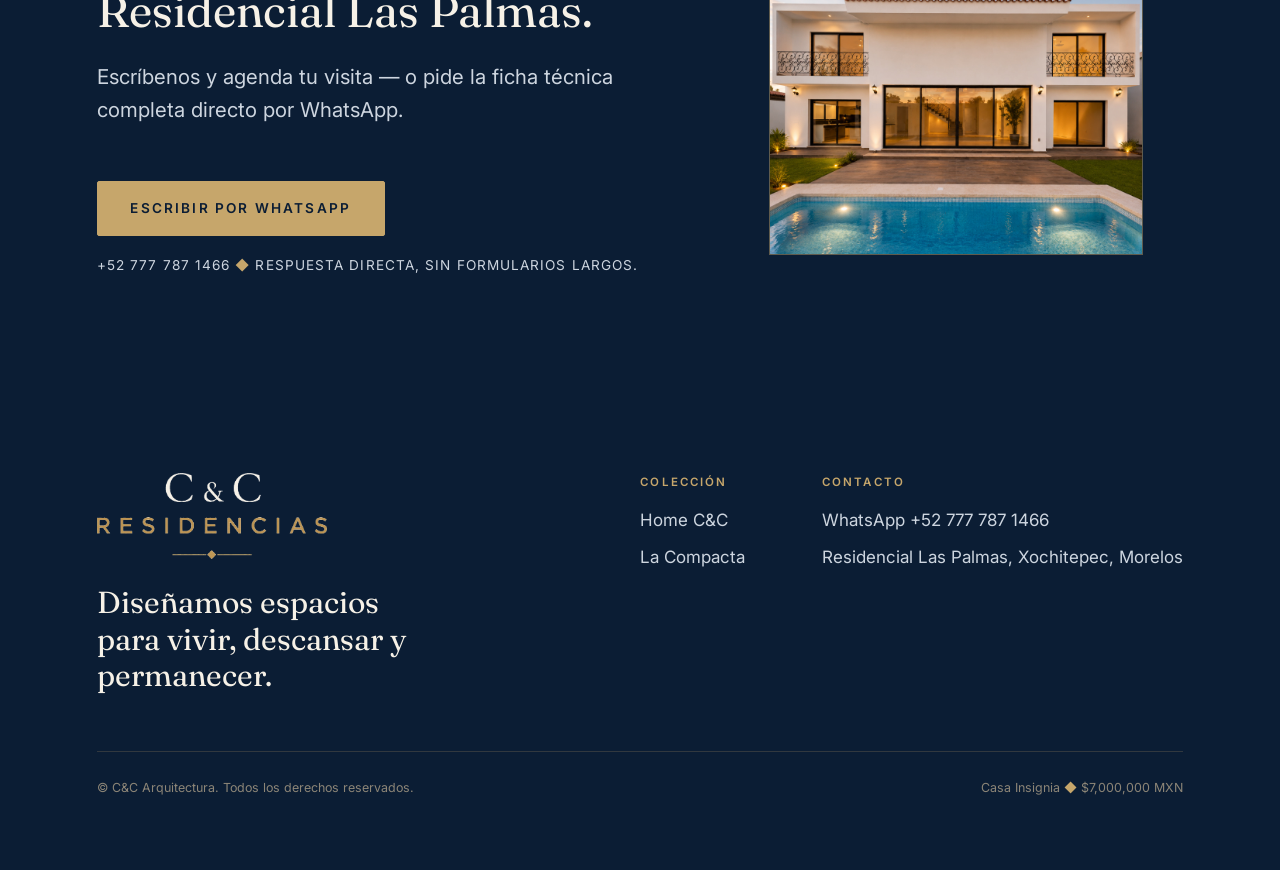
==== commit 939f2cce: "Header: usar el logo de marca (imagen) redimensionado, con swap claro/oscuro - Home: logo C&C Arquit" ====
--- a/casa-insignia.html
+++ b/casa-insignia.html
@@ -15,7 +15,8 @@
 <!-- NAV -->
 <header class="nav transparent">
   <a class="nav-logo" href="index.html" aria-label="C&C Recidencias — inicio">
-    <span class="cc">C&amp;C</span><span class="word">Recidencias</span>
+    <img class="logo-light" src="assets/logos/residencias-footer.png" alt="C&C Recidencias">
+    <img class="logo-dark" src="assets/logos/residencias-transparent.png" alt="C&C Recidencias">
   </a>
   <button class="nav-toggle" aria-label="Abrir menú"><span></span><span></span><span></span></button>
   <ul class="nav-links">
--- a/styles.css
+++ b/styles.css
@@ -101,18 +101,16 @@
   transition:background .3s ease, padding .3s ease, box-shadow .3s ease;
 }
 .nav.solid{background:var(--marfil);box-shadow:0 1px 0 rgba(11,29,52,.08);padding-block:12px}
-/* Logo sin fondo ni marco (blanco sobre hero, azul al hacer scroll) */
-.nav-logo{
-  display:inline-flex;align-items:baseline;gap:.7rem;
-  color:var(--marfil);transition:color .3s ease;
-}
-.nav.solid .nav-logo{color:var(--azul-profundo)}
-.nav-logo .cc{font-family:var(--serif);font-weight:400;font-size:1.4rem;line-height:1;letter-spacing:.01em}
-.nav-logo .word{font-family:var(--sans);font-weight:500;font-size:.66rem;text-transform:uppercase;letter-spacing:.3em}
-@media(max-width:480px){
-  .nav-logo{gap:.55rem}
-  .nav-logo .cc{font-size:1.2rem}
-  .nav-logo .word{font-size:.56rem;letter-spacing:.24em}
+/* Logo de marca en el header: versión clara sobre el hero, azul al hacer scroll */
+.nav-logo{display:inline-flex;align-items:center}
+.nav-logo img{height:52px;width:auto;display:block}
+.nav-logo .logo-dark{display:none}
+.nav.solid .nav-logo .logo-light{display:none}
+.nav.solid .nav-logo .logo-dark{display:block}
+.nav.solid .nav-logo img{height:46px}
+@media(max-width:600px){
+  .nav-logo img{height:42px}
+  .nav.solid .nav-logo img{height:40px}
 }
 .nav-links{display:flex;align-items:center;gap:2rem;list-style:none;margin:0;padding:0}
 .nav-links a{
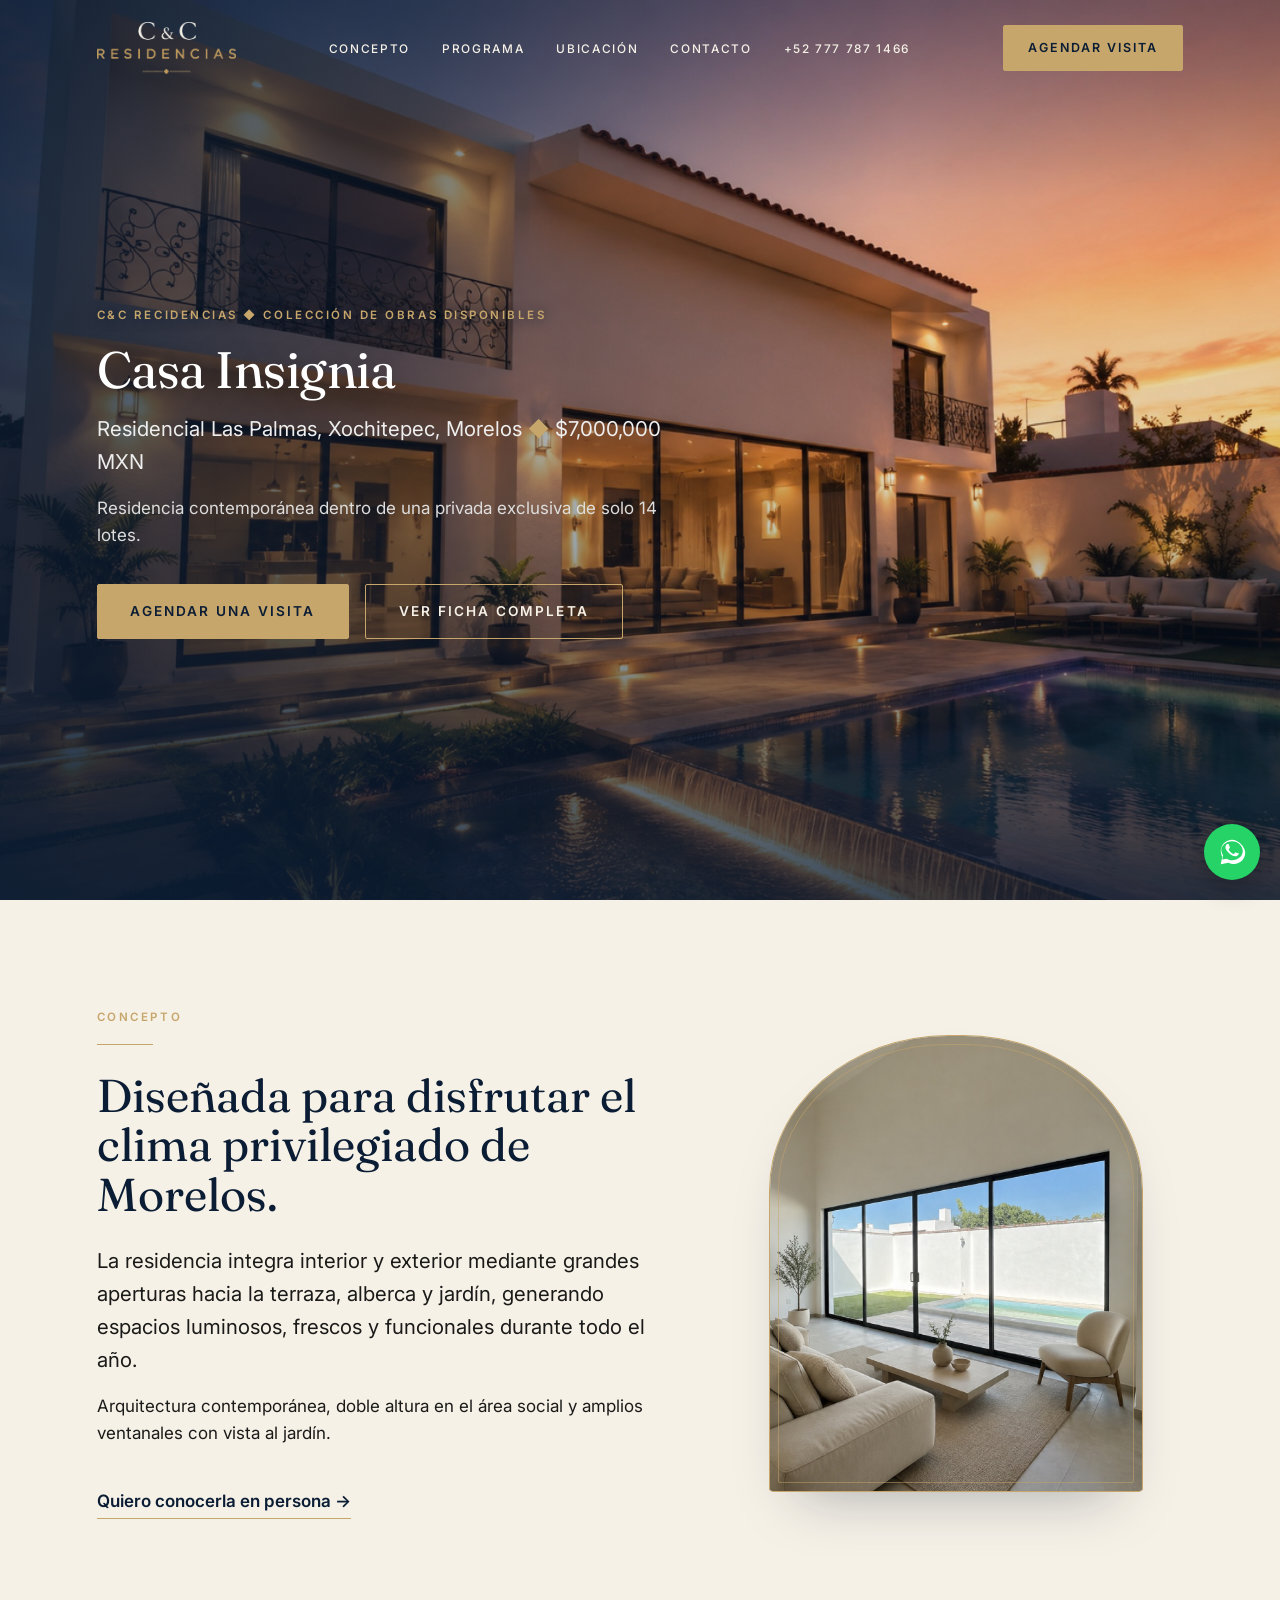
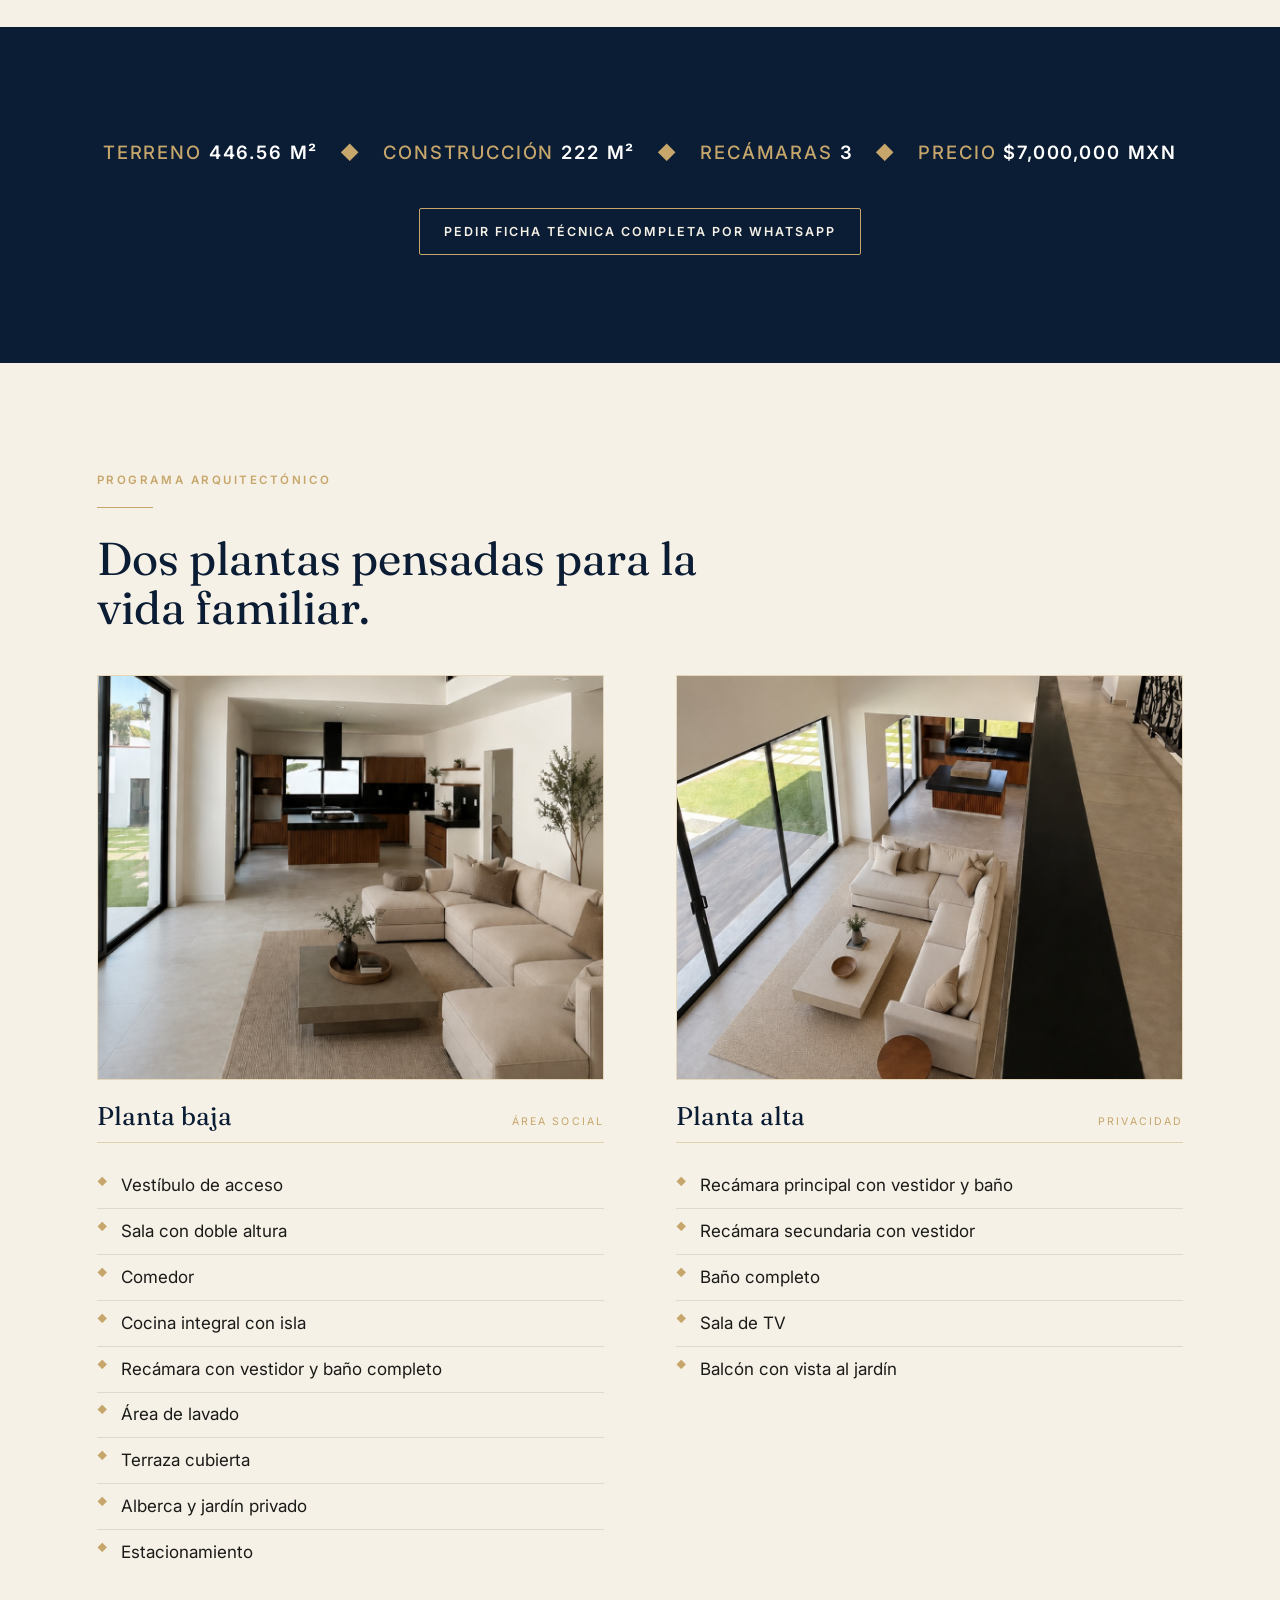
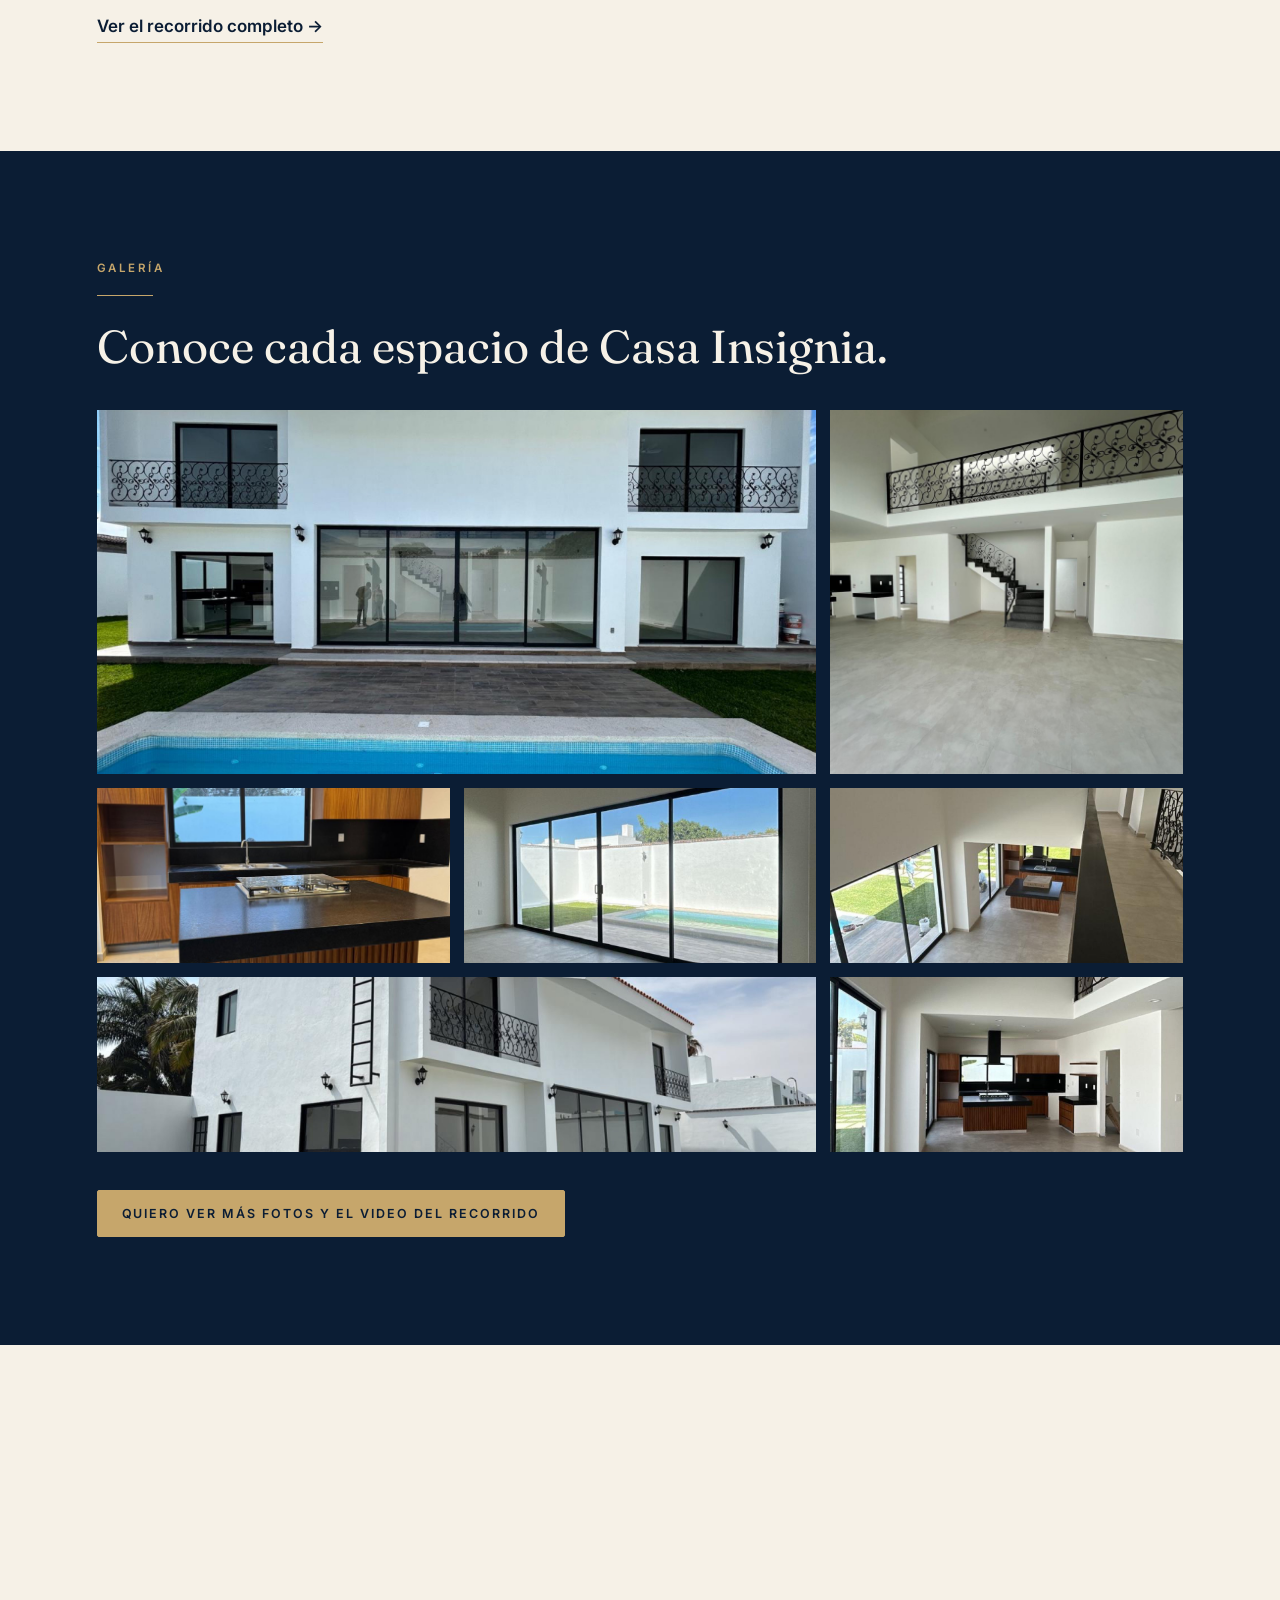
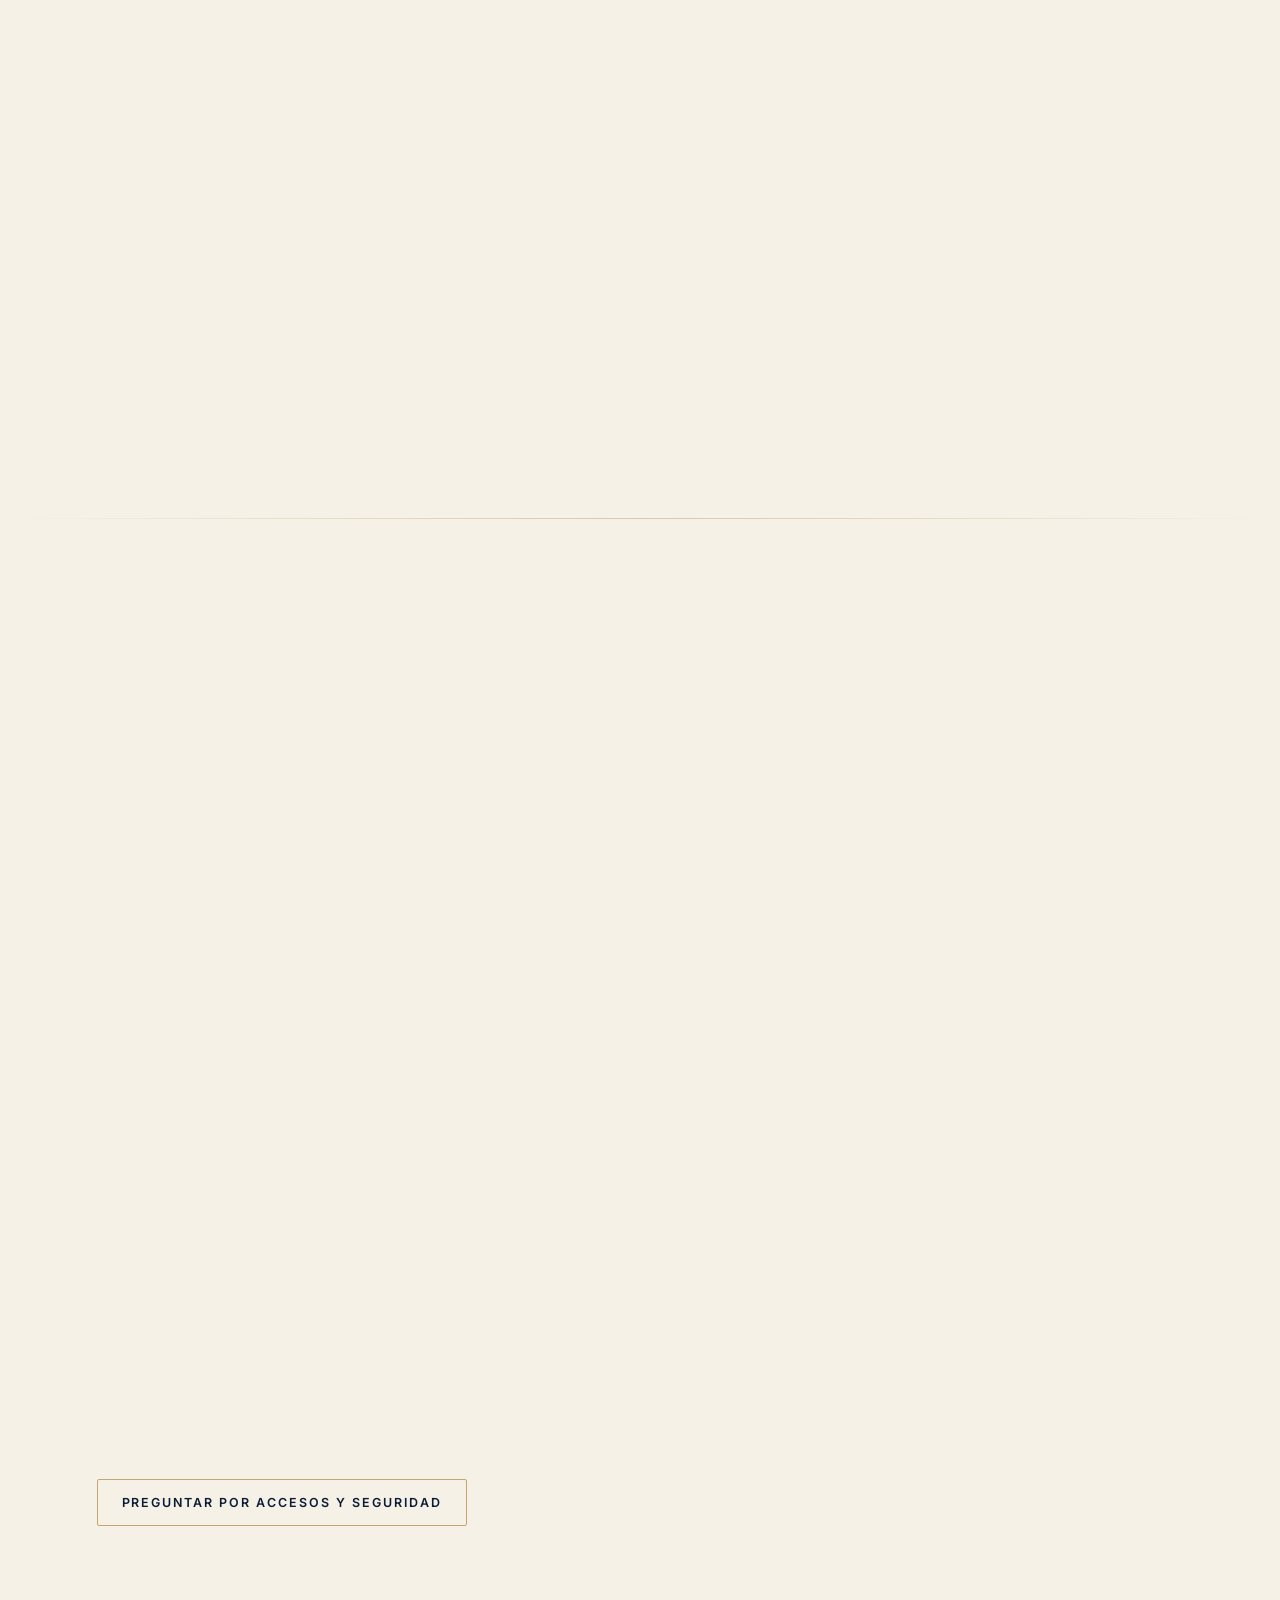
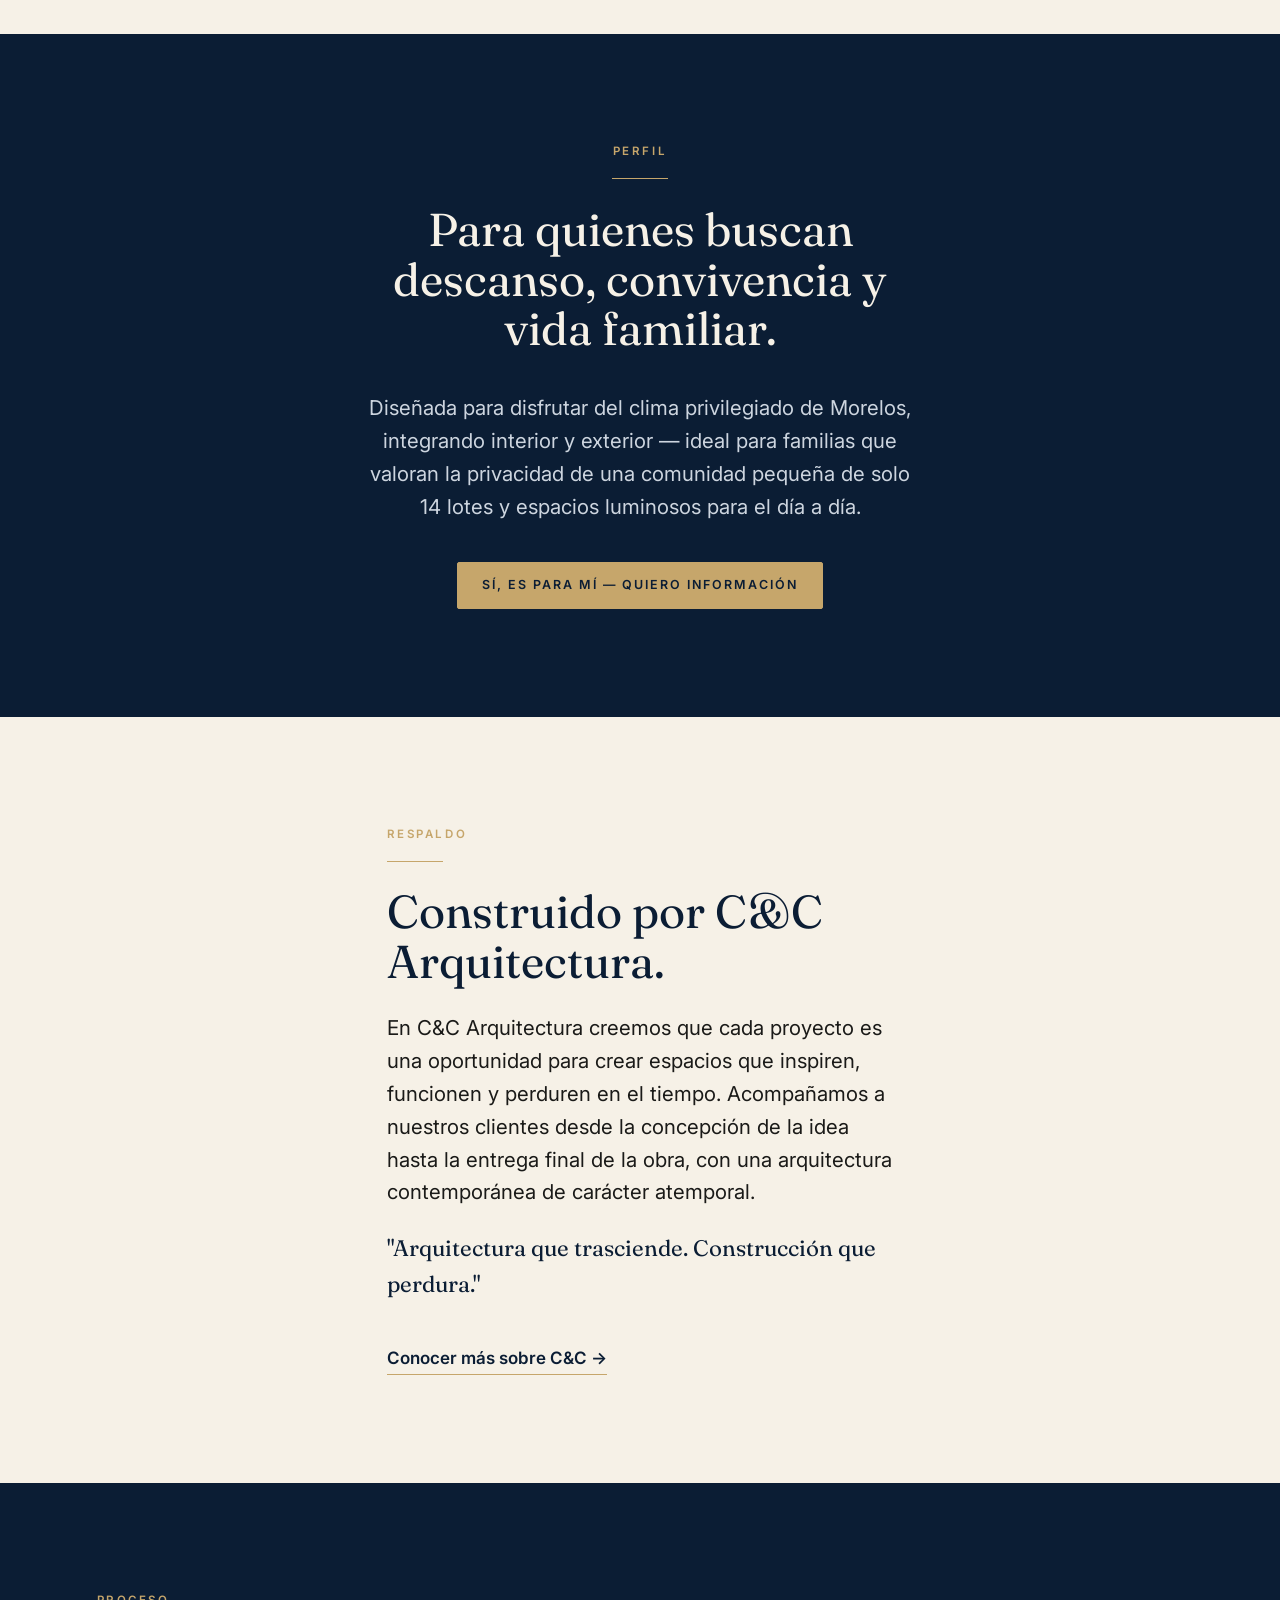
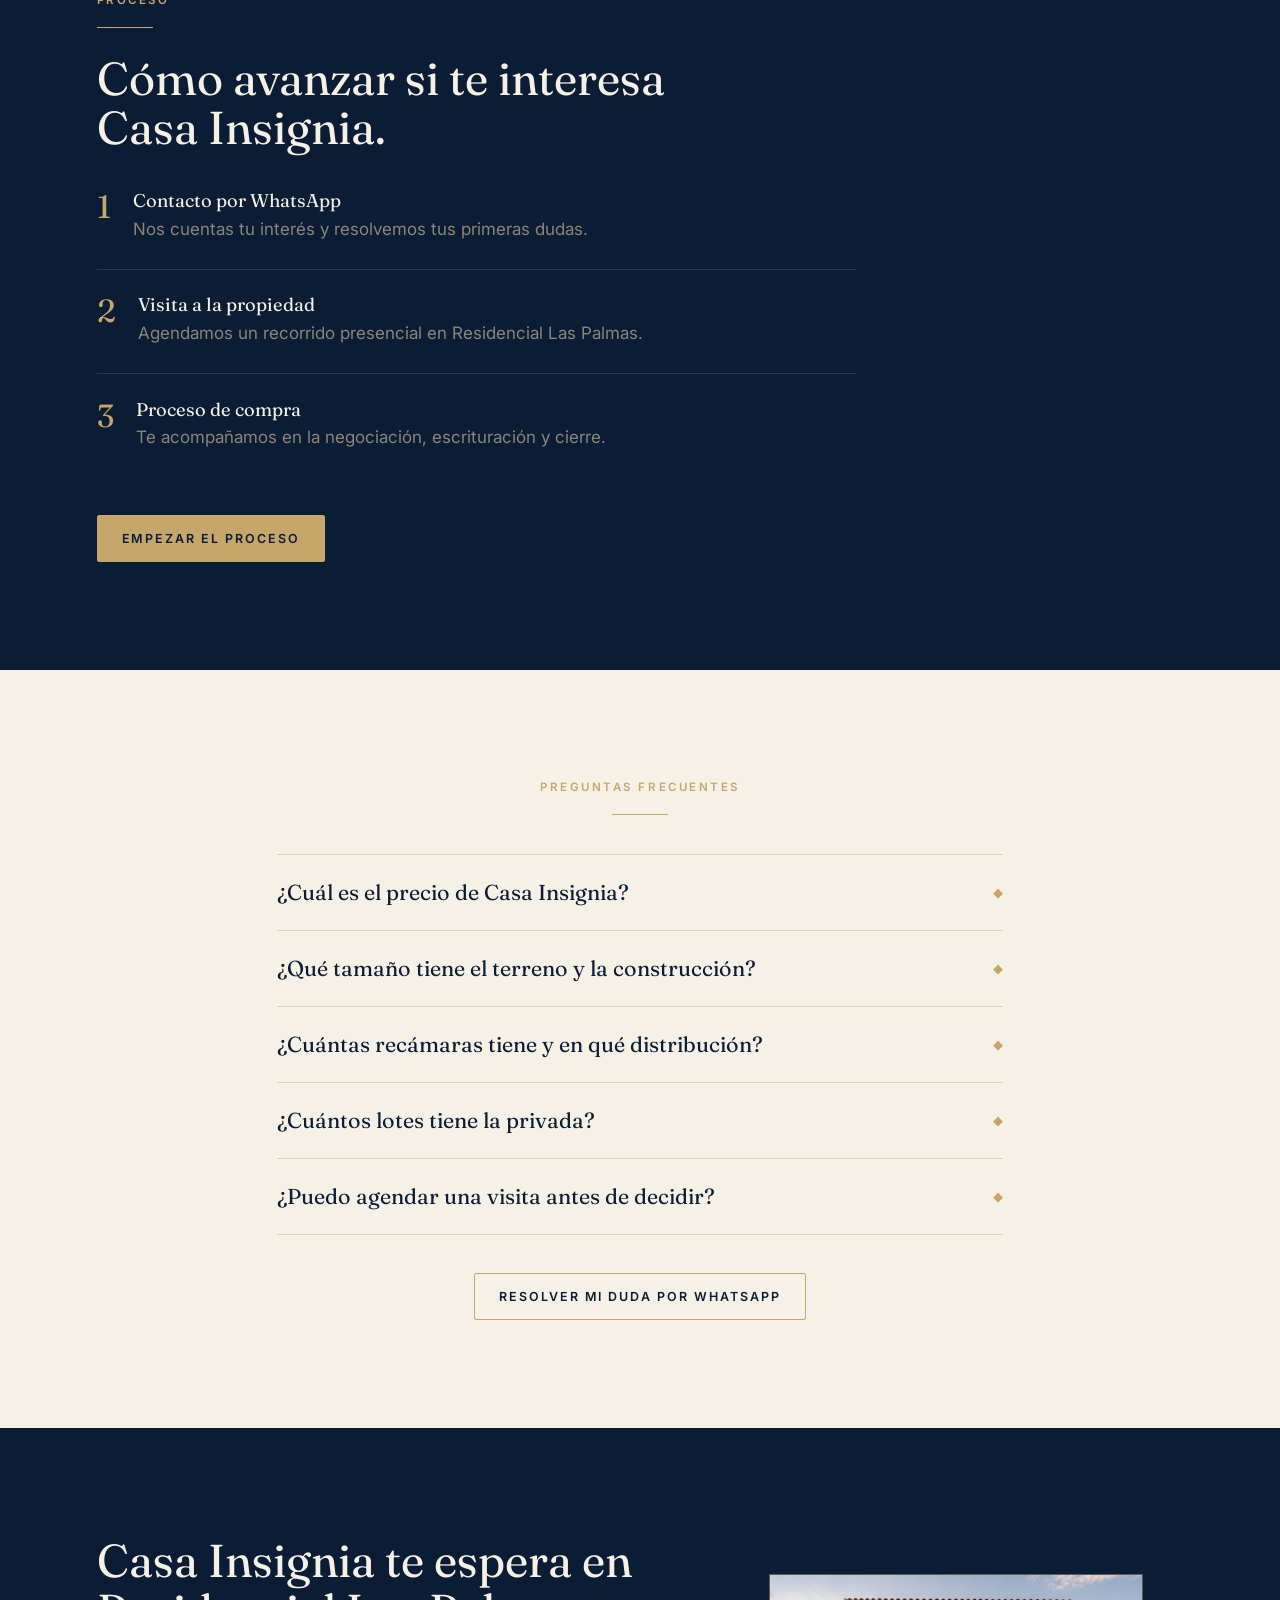
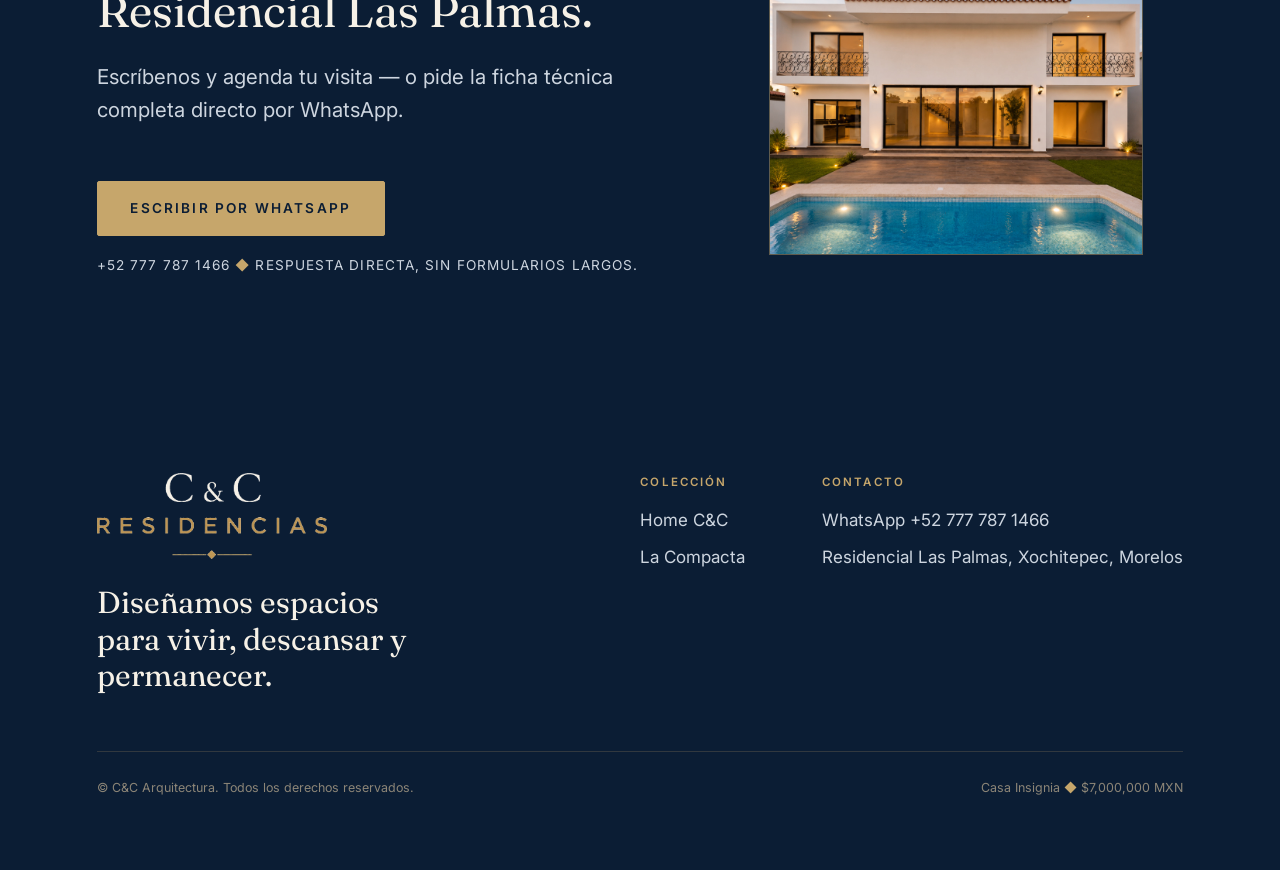
==== commit add7f44e: "Menu movil: overlay a pantalla completa profesional - Overlay navy full-screen con links serif grand" ====
--- a/casa-insignia.html
+++ b/casa-insignia.html
@@ -24,6 +24,8 @@
     <li><a href="#programa">Programa</a></li>
     <li><a href="#ubicacion">Ubicación</a></li>
     <li><a href="#contacto">Contacto</a></li>
+    <li class="nav-cta-mobile"><a class="btn btn-primary" href="https://wa.me/527777871466?text=Hola%2C%20quiero%20agendar%20una%20visita%20a%20Casa%20Insignia%20en%20Residencial%20Las%20Palmas." target="_blank" rel="noopener">Agendar visita</a></li>
+    <li class="nav-tel"><a href="https://wa.me/527777871466" target="_blank" rel="noopener">+52 777 787 1466</a></li>
   </ul>
   <div class="nav-right">
     <a class="btn btn-primary" href="https://wa.me/527777871466?text=Hola%2C%20quiero%20agendar%20una%20visita%20a%20Casa%20Insignia%20en%20Residencial%20Las%20Palmas." target="_blank" rel="noopener">Agendar visita</a>
--- a/styles.css
+++ b/styles.css
@@ -96,11 +96,12 @@
 /* ---------- NAV ---------- */
 .nav{
   position:fixed;top:0;left:0;right:0;z-index:50;
-  display:flex;align-items:center;justify-content:space-between;
-  padding:18px var(--gutter);
+  display:flex;align-items:center;justify-content:space-between;gap:1.5rem;
+  /* alinea el contenido del nav al mismo contenedor centrado del hero */
+  padding:22px max(var(--gutter), calc((100% - var(--maxw)) / 2 + var(--gutter)));
   transition:background .3s ease, padding .3s ease, box-shadow .3s ease;
 }
-.nav.solid{background:var(--marfil);box-shadow:0 1px 0 rgba(11,29,52,.08);padding-block:12px}
+.nav.solid{background:var(--marfil);box-shadow:0 1px 0 rgba(11,29,52,.08);padding-top:14px;padding-bottom:14px}
 /* Logo de marca en el header: versión clara sobre el hero, azul al hacer scroll */
 .nav-logo{display:inline-flex;align-items:center}
 .nav-logo img{height:52px;width:auto;display:block}
@@ -124,32 +125,82 @@
 .nav-toggle span{display:block;width:24px;height:2px;background:var(--marfil);margin:5px 0;transition:.3s}
 .nav.solid .nav-toggle span{background:var(--azul-profundo)}
 
+.nav-cta-mobile{display:none}
+
 @media(max-width:920px){
-  .nav-toggle{display:block;order:3}
+  .nav-toggle{display:block;position:relative;z-index:60;order:3}
+  .nav-logo{position:relative;z-index:60}
+  .nav-right{display:none}
+
+  /* ícono → X */
+  .nav-toggle span{transition:transform .3s ease, opacity .2s ease, background .3s ease}
+  .nav-toggle.open span:nth-child(1){transform:translateY(7px) rotate(45deg)}
+  .nav-toggle.open span:nth-child(2){opacity:0}
+  .nav-toggle.open span:nth-child(3){transform:translateY(-7px) rotate(-45deg)}
+
+  /* barra superior transparente y logo/aspas en claro cuando el menú está abierto */
+  .nav.menu-open{background:transparent;box-shadow:none}
+  .nav.menu-open .logo-dark{display:none}
+  .nav.menu-open .logo-light{display:block}
+  .nav.menu-open .nav-toggle span{background:var(--marfil)}
+
+  /* overlay a pantalla completa */
   .nav-links{
-    position:absolute;top:100%;right:0;left:0;flex-direction:column;gap:0;
-    background:var(--azul-profundo);padding:0;max-height:0;overflow:hidden;transition:max-height .35s ease;
+    position:fixed;inset:0;z-index:55;margin:0;
+    flex-direction:column;justify-content:center;align-items:center;gap:.2rem;
+    background:var(--azul-profundo);
+    padding:96px 24px 40px;overflow:auto;max-height:none;
+    opacity:0;visibility:hidden;transform:translateY(-8px);
+    transition:opacity .38s ease, transform .38s ease, visibility .38s;
   }
-  .nav-links.open{max-height:70vh;padding:12px 0}
-  .nav-links a{color:var(--marfil)!important;padding:16px var(--gutter);width:100%}
-  .nav-links li{border-top:1px solid rgba(198,166,107,.2)}
-  .nav-right .btn{display:none}
+  .nav-links.open{opacity:1;visibility:visible;transform:none}
+  .nav-links li{border:0;width:auto;text-align:center}
+  .nav-links a:not(.btn){
+    display:inline-block;color:var(--marfil);
+    font-family:var(--serif);font-weight:400;text-transform:none;
+    font-size:clamp(1.7rem,7vw,2.2rem);letter-spacing:.01em;padding:.5rem 1rem;
+    transition:color .2s ease;
+  }
+  .nav-links a:not(.btn):hover,.nav-links a:not(.btn):focus-visible{color:var(--dorado)}
+  .nav-cta-mobile{display:block;margin-top:1.9rem}
+  .nav-cta-mobile .btn{font-size:.82rem;padding:1.05em 2.3em}
+  .nav-links .nav-tel{
+    margin-top:1.4rem;color:var(--piedra);font-size:.78rem;letter-spacing:.14em;text-transform:uppercase;
+  }
+  .nav-links .nav-tel a{color:var(--dorado)}
 }
 
 /* ---------- HERO ---------- */
 .hero{
-  position:relative;min-height:100svh;display:flex;align-items:flex-end;
+  position:relative;min-height:100svh;display:flex;align-items:center;
   color:var(--marfil);overflow:hidden;
+  padding-top:clamp(96px,12vh,132px); /* reserva espacio bajo el header */
+  padding-bottom:clamp(40px,7vh,80px);
 }
 .hero-media{position:absolute;inset:0;z-index:0}
 .hero-media img,.hero-media video{width:100%;height:100%;object-fit:cover}
+/* Degradado vertical: aterriza el texto abajo sin tapar la imagen */
 .hero-media::after{
   content:"";position:absolute;inset:0;
-  background:linear-gradient(180deg,rgba(11,29,52,.35) 0%,rgba(11,29,52,0) 30%,rgba(11,29,52,0) 45%,rgba(11,29,52,.78) 100%);
-}
-.hero-inner{position:relative;z-index:2;width:100%;max-width:var(--maxw);margin:0 auto;padding:0 var(--gutter) clamp(56px,10vh,110px)}
-.hero .eyebrow{color:var(--dorado)}
-.hero h1{color:#fff;max-width:14ch;text-shadow:0 2px 30px rgba(0,0,0,.25)}
+  background:linear-gradient(180deg,
+    rgba(11,29,52,.34) 0%,
+    rgba(11,29,52,.08) 22%,
+    rgba(11,29,52,.10) 50%,
+    rgba(11,29,52,.62) 88%,
+    rgba(11,29,52,.80) 100%);
+}
+/* Scrim diagonal: respalda el texto de la izquierda, se abre a la derecha */
+.hero::before{
+  content:"";position:absolute;inset:0;z-index:1;pointer-events:none;
+  background:linear-gradient(100deg,
+    rgba(11,29,52,.80) 0%,
+    rgba(11,29,52,.52) 30%,
+    rgba(11,29,52,.16) 50%,
+    rgba(11,29,52,0) 64%);
+}
+.hero-inner{position:relative;z-index:2;width:100%;max-width:var(--maxw);margin:0 auto;padding:0 var(--gutter)}
+.hero .eyebrow{color:var(--dorado);text-shadow:0 1px 12px rgba(11,29,52,.75)}
+.hero h1{font-size:clamp(1.9rem,4vw,3.2rem);color:#fff;max-width:16ch;text-shadow:0 2px 30px rgba(0,0,0,.25)}
 .hero .lead{color:#eee;max-width:44ch;margin-top:1.4rem}
 .hero-cta{display:flex;flex-wrap:wrap;gap:1rem;margin-top:2.2rem}
 .hero-sub{max-width:52ch}
@@ -254,10 +305,10 @@
   opacity:0;transition:opacity .28s ease;
 }
 .lightbox.open{display:flex;opacity:1}
-.lb-stage{position:relative;max-width:92vw;max-height:86vh;display:flex;align-items:center;justify-content:center}
+.lb-stage{position:relative;z-index:1;max-width:92vw;max-height:86vh;display:flex;align-items:center;justify-content:center}
 .lb-stage img{max-width:92vw;max-height:86vh;object-fit:contain;box-shadow:0 24px 70px rgba(0,0,0,.55);background:var(--azul-profundo)}
 .lb-btn{
-  position:absolute;background:rgba(11,29,52,.35);border:1px solid rgba(198,166,107,.5);
+  position:absolute;z-index:3;background:rgba(11,29,52,.55);border:1px solid rgba(198,166,107,.5);
   color:var(--marfil);cursor:pointer;display:flex;align-items:center;justify-content:center;
   transition:background .2s,color .2s,border-color .2s;line-height:1;
 }
@@ -271,9 +322,13 @@
   color:var(--dorado);letter-spacing:.24em;font-size:.72rem;text-transform:uppercase;
 }
 @media(max-width:600px){
-  .lb-close{top:12px;right:12px;width:40px;height:40px}
-  .lb-nav{width:42px;height:42px;font-size:1.4rem}
-  .lb-prev{left:6px}.lb-next{right:6px}
+  .lb-stage,.lb-stage img{max-height:74vh}
+  .lb-close{top:12px;right:12px;width:42px;height:42px}
+  /* flechas en barra inferior, flanqueando el contador */
+  .lb-nav{width:46px;height:46px;font-size:1.5rem;top:auto;bottom:18px;transform:none}
+  .lb-prev{left:auto;right:calc(50% + 34px)}
+  .lb-next{right:auto;left:calc(50% + 34px)}
+  .lb-count{bottom:32px}
 }
 @media(prefers-reduced-motion:reduce){.lightbox{transition:none}}
 
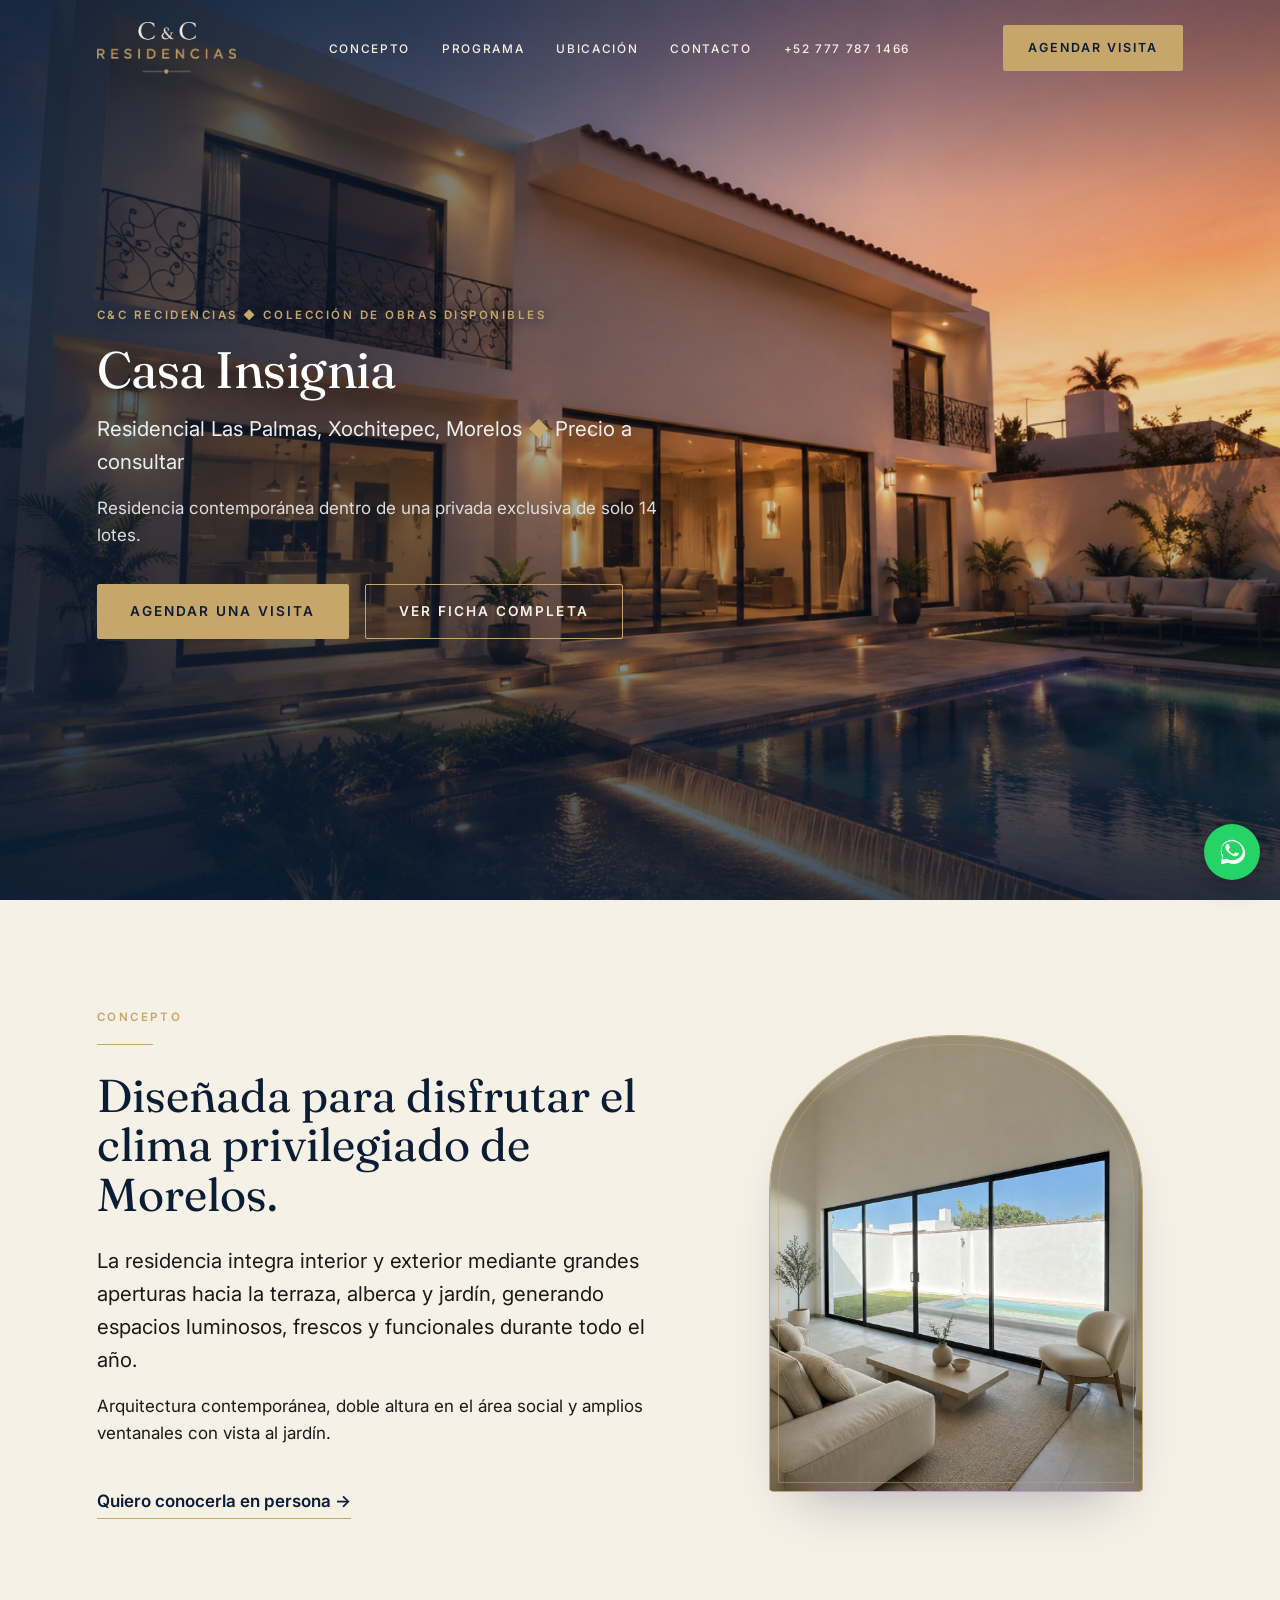
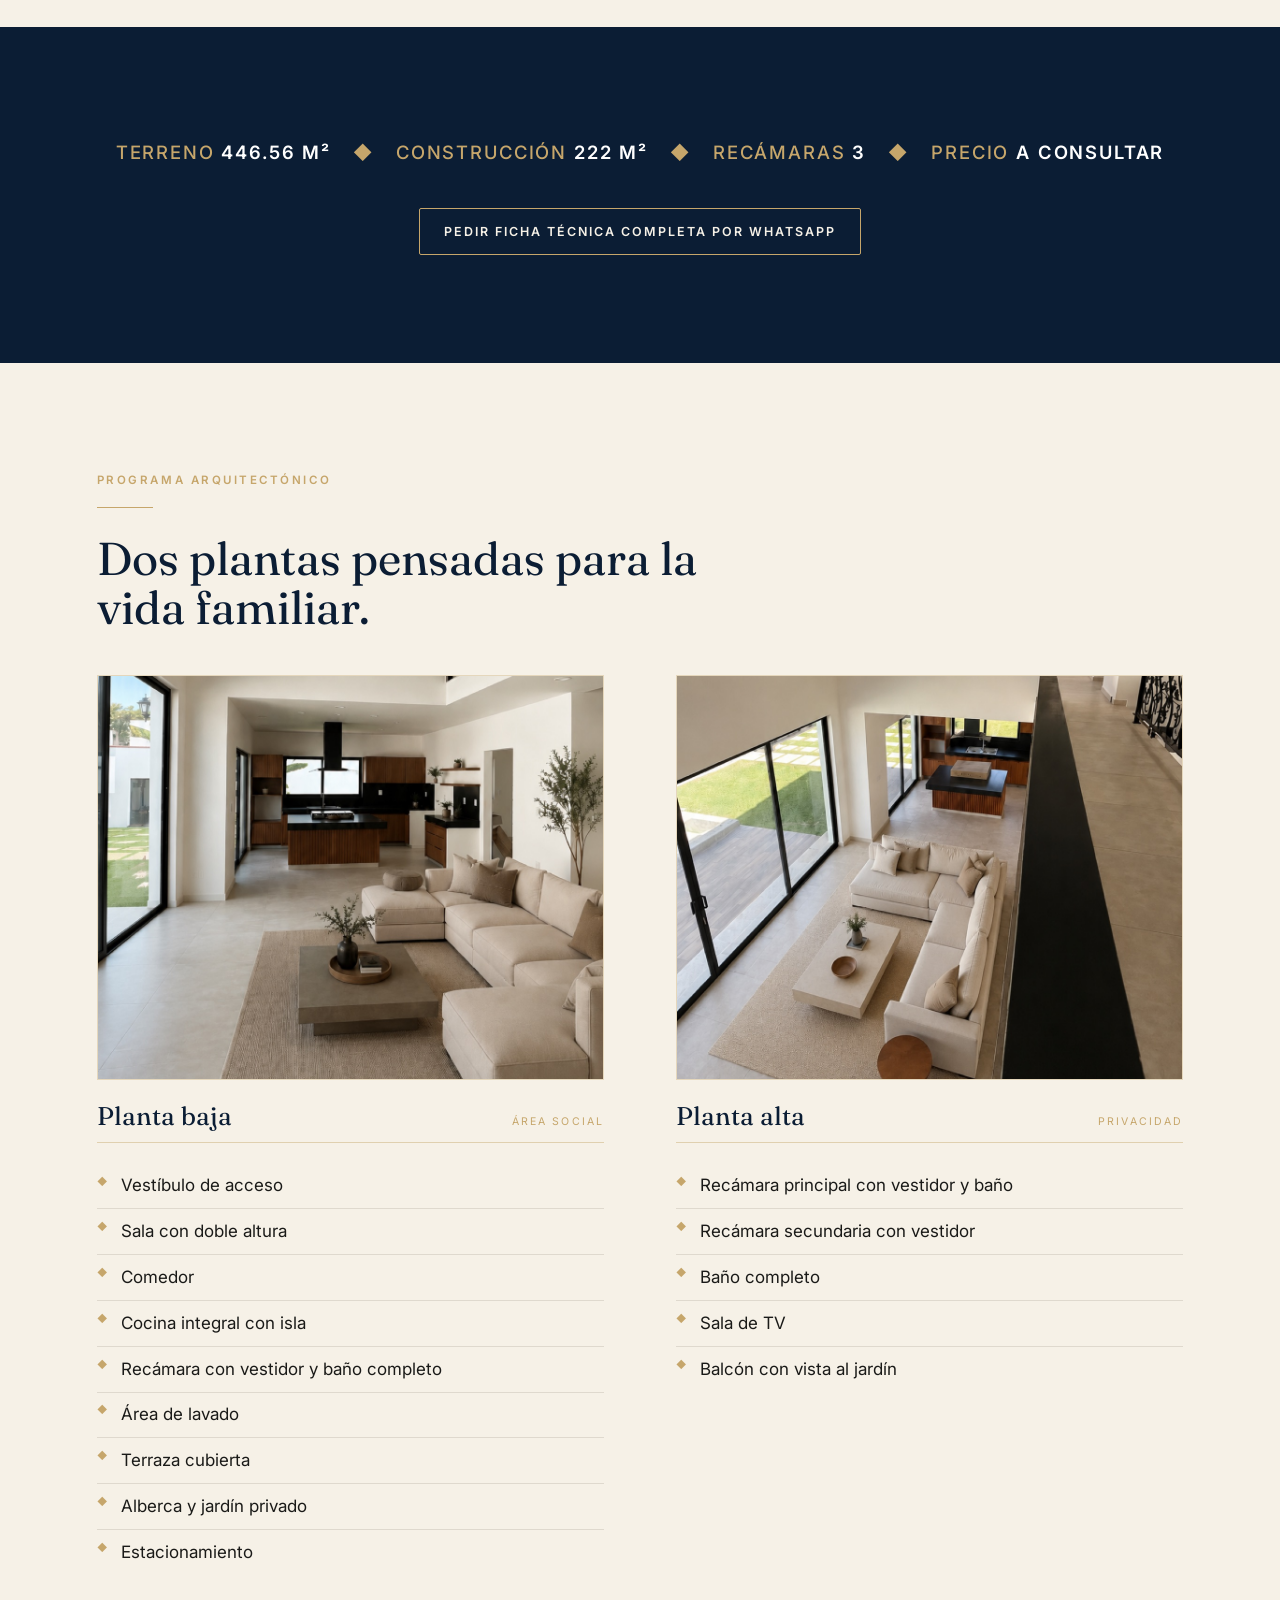
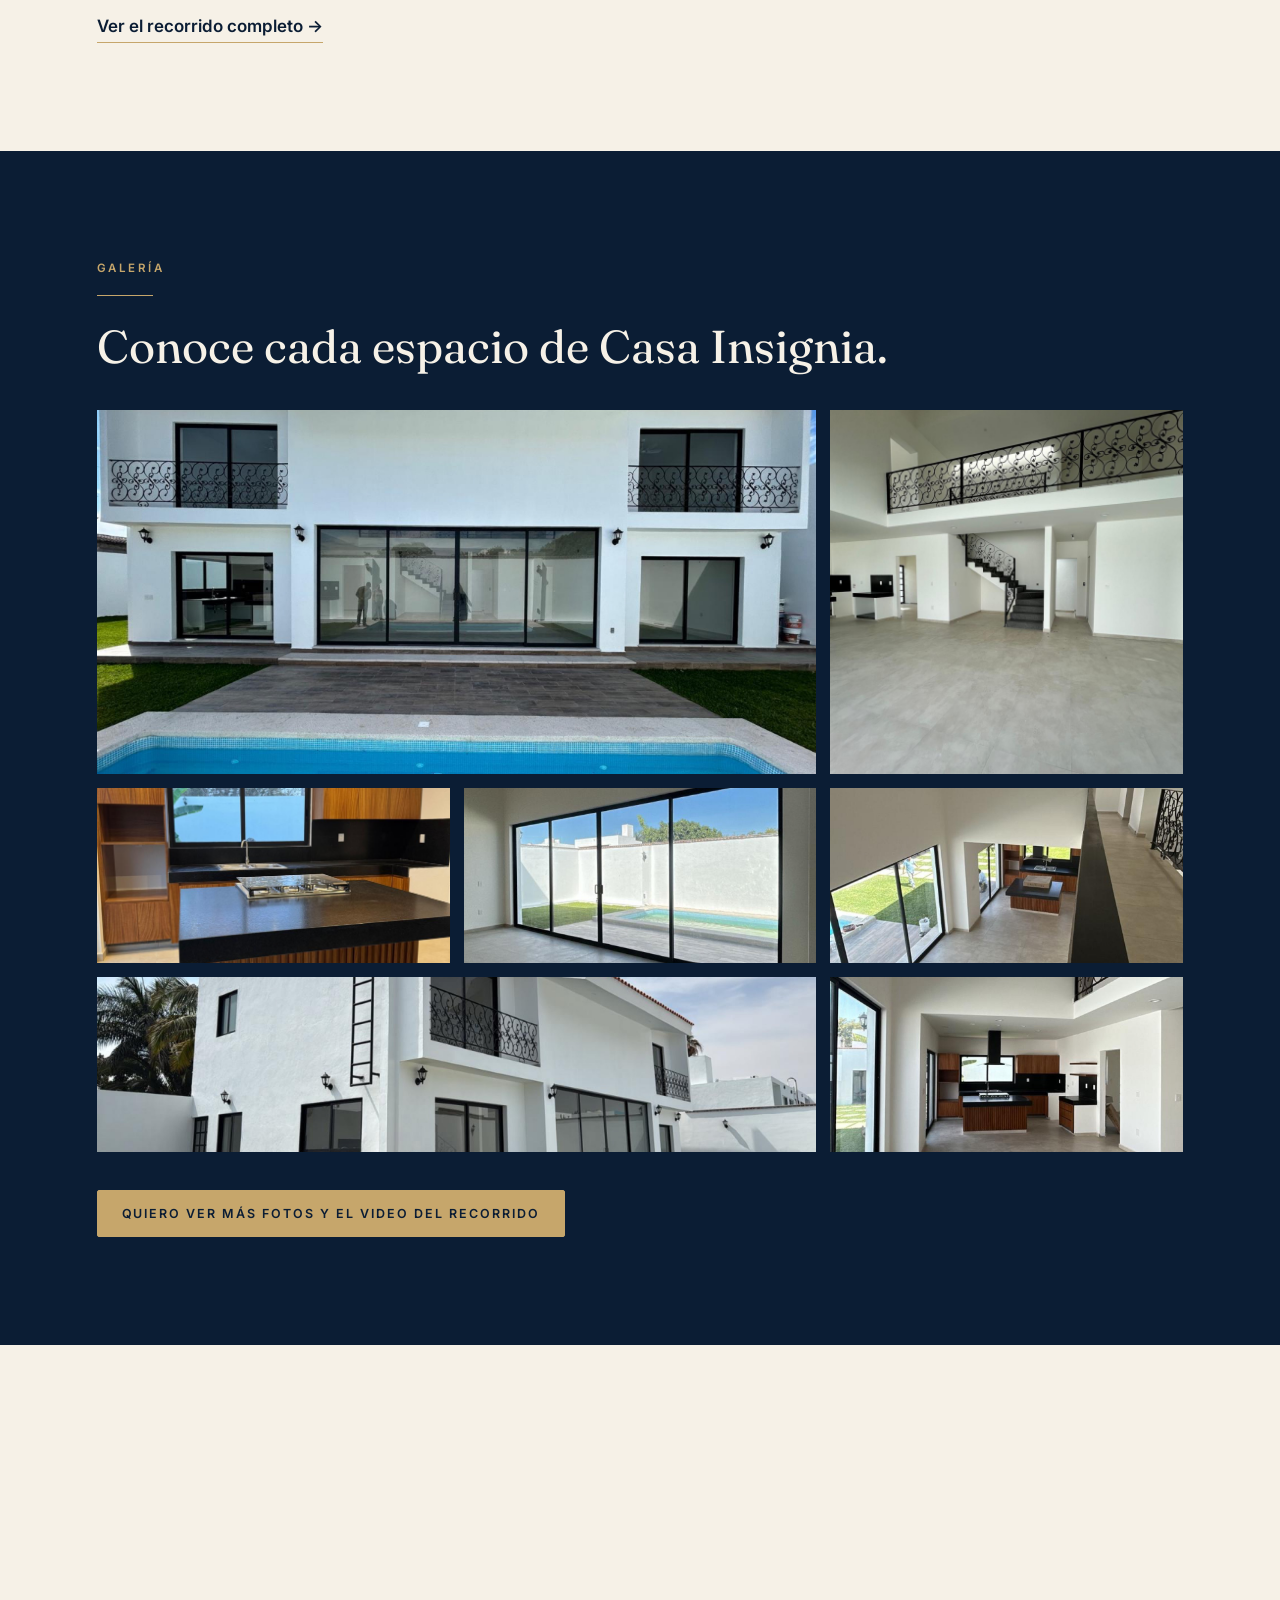
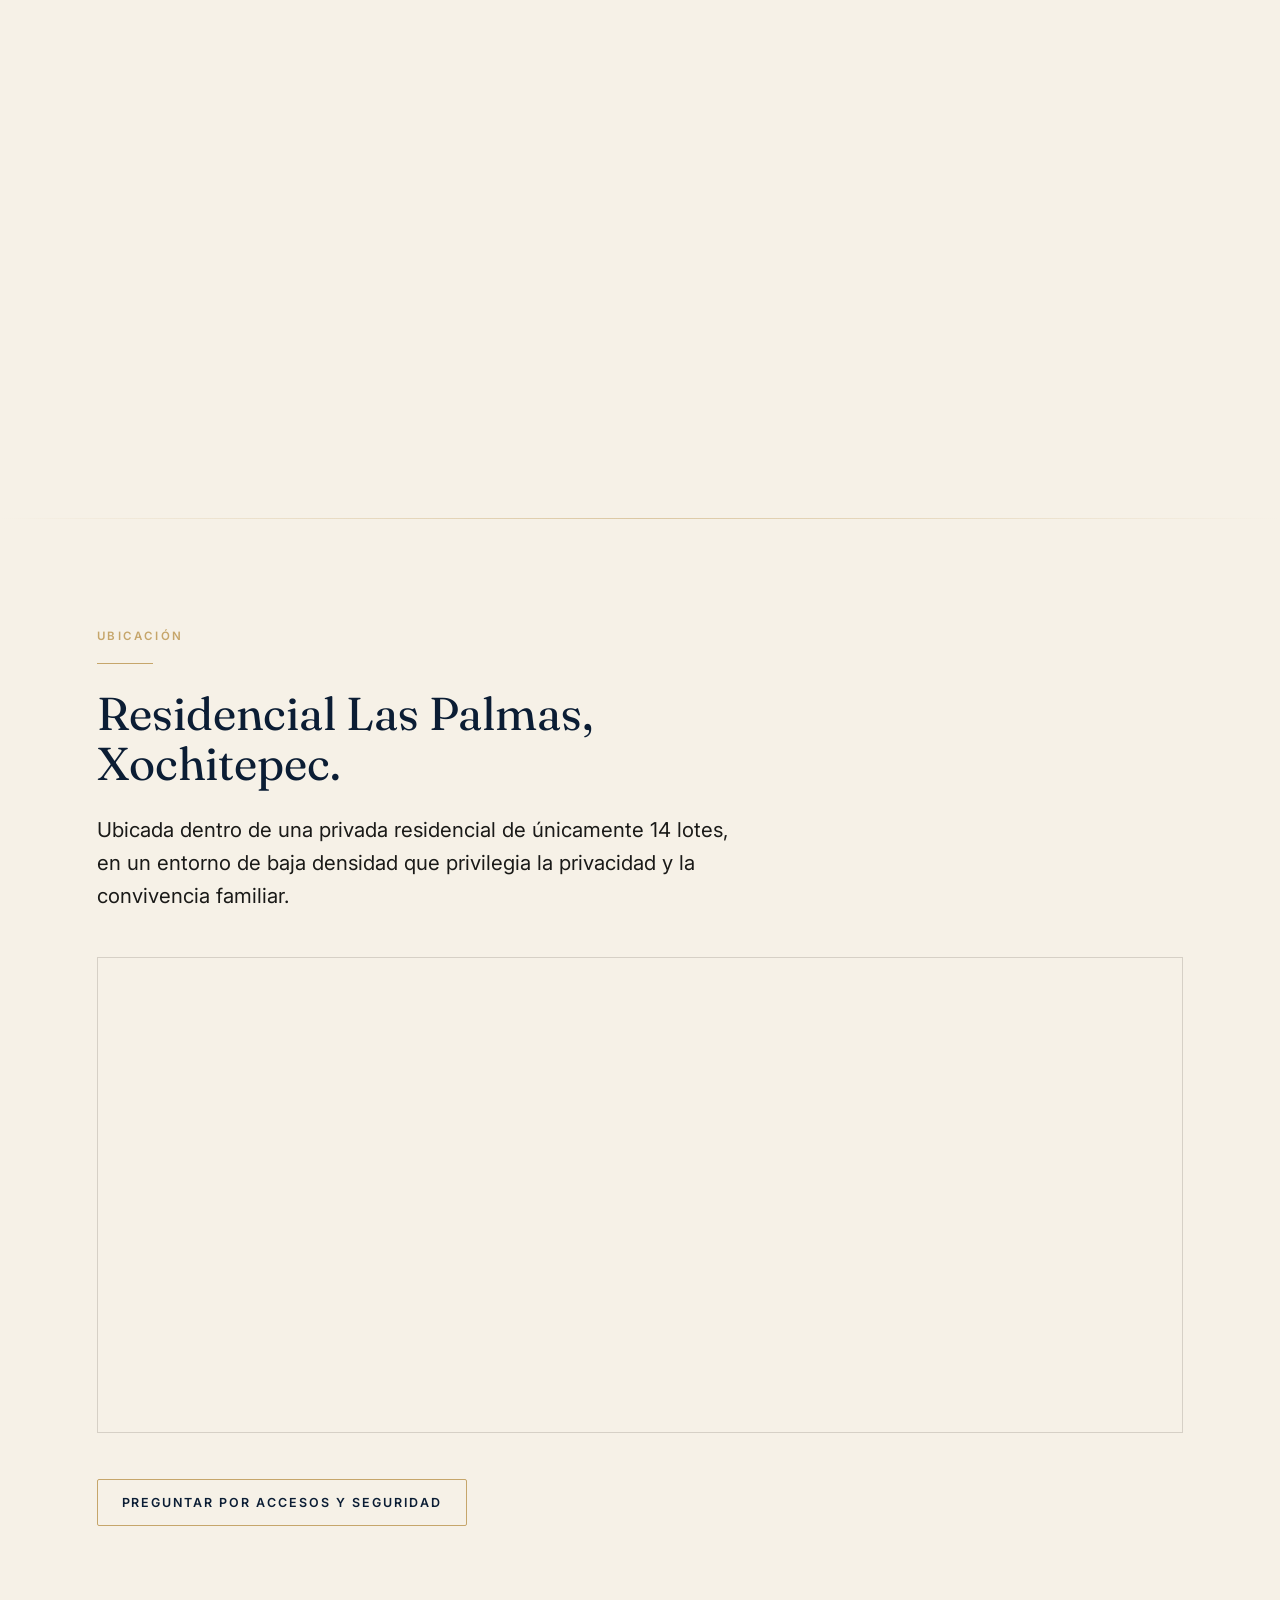
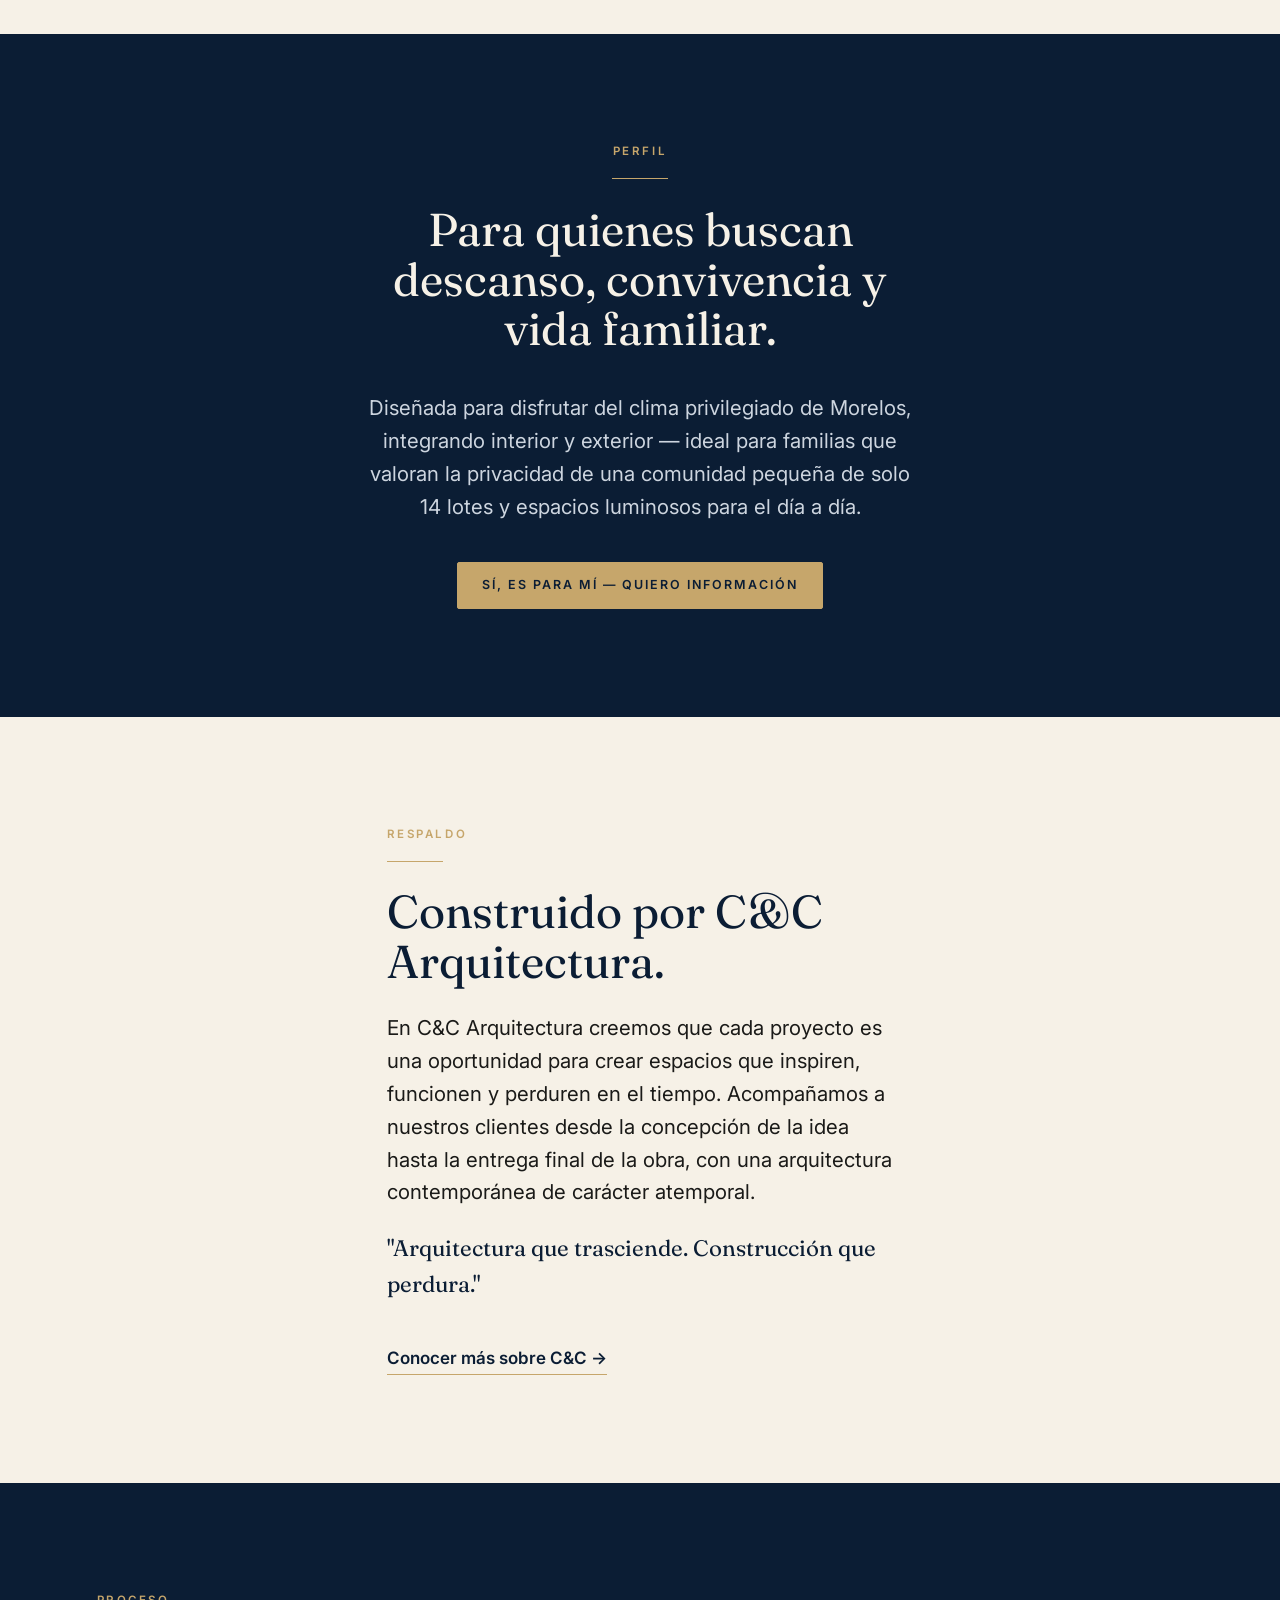
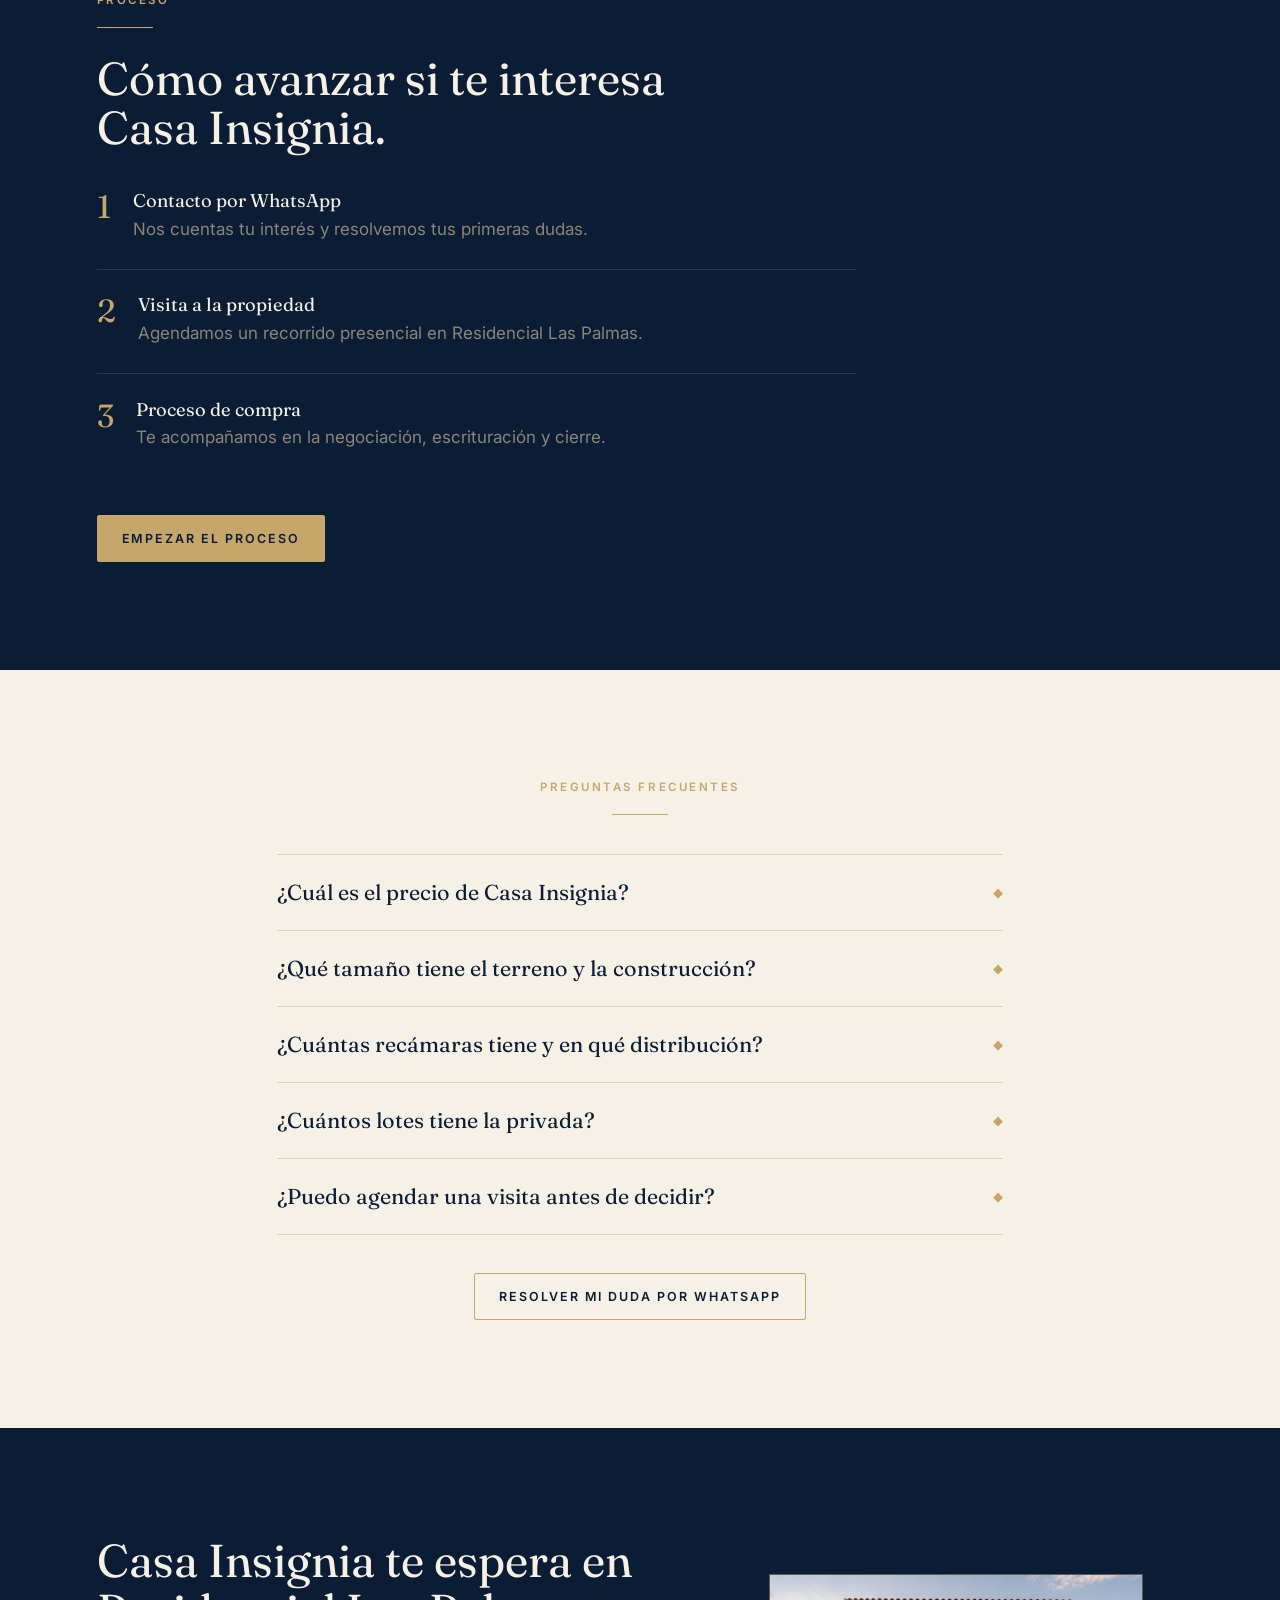
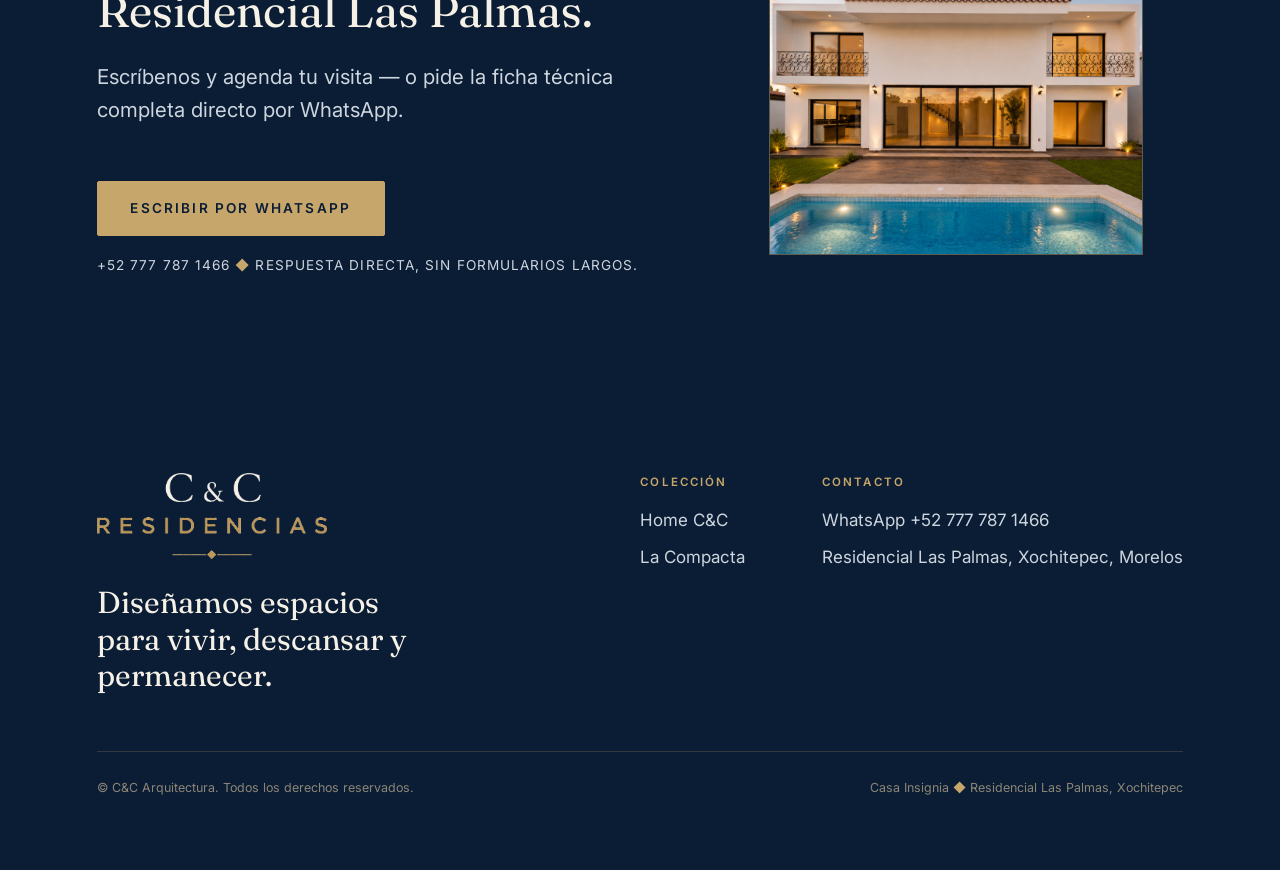
==== commit b3f3f803: "Fichas: quitar precios y empujar consulta por WhatsApp Precios de La Compacta y Casa Insignia reempl" ====
--- a/casa-insignia.html
+++ b/casa-insignia.html
@@ -4,10 +4,14 @@
 <meta charset="UTF-8">
 <meta name="viewport" content="width=device-width, initial-scale=1">
 <title>Casa Insignia — Residencia en Residencial Las Palmas, Xochitepec | C&C Recidencias</title>
-<meta name="description" content="Casa Insignia: residencia contemporánea en Residencial Las Palmas, privada de 14 lotes en Xochitepec, Morelos. 446.56 m² de terreno, 222 m² de construcción, 3 recámaras. $7,000,000 MXN.">
+<meta name="description" content="Casa Insignia: residencia contemporánea en Residencial Las Palmas, privada de 14 lotes en Xochitepec, Morelos. 446.56 m² de terreno, 222 m² de construcción, 3 recámaras. Agenda tu visita y solicita informes por WhatsApp.">
 <link rel="preconnect" href="https://fonts.googleapis.com">
 <link rel="preconnect" href="https://fonts.gstatic.com" crossorigin>
 <link href="https://fonts.googleapis.com/css2?family=Fraunces:opsz,wght@9..144,300;9..144,400;9..144,500&family=Inter:wght@400;500;600&display=swap" rel="stylesheet">
+<link rel="icon" href="assets/favicon/favicon.ico" sizes="any">
+<link rel="icon" type="image/png" sizes="32x32" href="assets/favicon/favicon-32.png">
+<link rel="icon" type="image/png" sizes="16x16" href="assets/favicon/favicon-16.png">
+<link rel="apple-touch-icon" href="assets/favicon/apple-touch-icon.png">
 <link rel="stylesheet" href="styles.css">
 </head>
 <body>
@@ -38,7 +42,7 @@
   <div class="hero-inner">
     <span class="eyebrow reveal">C&C Recidencias <span class="diamond">◆</span> Colección de obras disponibles</span>
     <h1 class="reveal">Casa Insignia</h1>
-    <p class="lead reveal" style="margin-top:1rem">Residencial Las Palmas, Xochitepec, Morelos <span class="diamond">◆</span> $7,000,000 MXN</p>
+    <p class="lead reveal" style="margin-top:1rem">Residencial Las Palmas, Xochitepec, Morelos <span class="diamond">◆</span> Precio a consultar</p>
     <p class="hero-sub reveal" style="color:#ddd">Residencia contemporánea dentro de una privada exclusiva de solo 14 lotes.</p>
     <div class="hero-cta reveal">
       <a class="btn btn-primary btn-lg" href="https://wa.me/527777871466?text=Hola%2C%20quiero%20agendar%20una%20visita%20a%20Casa%20Insignia%20en%20Residencial%20Las%20Palmas." target="_blank" rel="noopener">Agendar una visita</a>
@@ -73,7 +77,7 @@
       <span><span class="lab">Terreno</span> <span class="num">446.56 m²</span></span><span class="diamond">◆</span>
       <span><span class="lab">Construcción</span> <span class="num">222 m²</span></span><span class="diamond">◆</span>
       <span><span class="lab">Recámaras</span> <span class="num">3</span></span><span class="diamond">◆</span>
-      <span><span class="lab">Precio</span> <span class="num">$7,000,000 MXN</span></span>
+      <span><span class="lab">Precio</span> <span class="num">A consultar</span></span>
     </div>
     <div class="mt-md">
       <a class="btn btn-outline on-dark" href="https://wa.me/527777871466?text=Hola%2C%20quiero%20la%20ficha%20t%C3%A9cnica%20completa%20de%20Casa%20Insignia." target="_blank" rel="noopener">Pedir ficha técnica completa por WhatsApp</a>
@@ -242,7 +246,7 @@
       <hr class="rule" style="margin-inline:auto">
     </div>
     <div class="faq reveal mt-md">
-      <div class="q"><button aria-expanded="false"><span>¿Cuál es el precio de Casa Insignia?</span><span class="mark">◆</span></button><div class="a"><p>$7,000,000 MXN.</p></div></div>
+      <div class="q"><button aria-expanded="false"><span>¿Cuál es el precio de Casa Insignia?</span><span class="mark">◆</span></button><div class="a"><p>Con gusto te compartimos el precio y la ficha técnica completa directo por WhatsApp. Escríbenos al +52 777 787 1466 y te atendemos al momento.</p></div></div>
       <div class="q"><button aria-expanded="false"><span>¿Qué tamaño tiene el terreno y la construcción?</span><span class="mark">◆</span></button><div class="a"><p>446.56 m² de terreno y 222 m² de construcción.</p></div></div>
       <div class="q"><button aria-expanded="false"><span>¿Cuántas recámaras tiene y en qué distribución?</span><span class="mark">◆</span></button><div class="a"><p>1 recámara en planta baja y 2 en planta alta (principal y secundaria), además de sala de TV y balcón.</p></div></div>
       <div class="q"><button aria-expanded="false"><span>¿Cuántos lotes tiene la privada?</span><span class="mark">◆</span></button><div class="a"><p>Es una privada residencial de solo 14 lotes, de baja densidad.</p></div></div>
@@ -298,7 +302,7 @@
     </div>
     <div class="legal">
       <span>© C&C Arquitectura. Todos los derechos reservados.</span>
-      <span>Casa Insignia <span class="diamond">◆</span> $7,000,000 MXN</span>
+      <span>Casa Insignia <span class="diamond">◆</span> Residencial Las Palmas, Xochitepec</span>
     </div>
   </div>
 </footer>
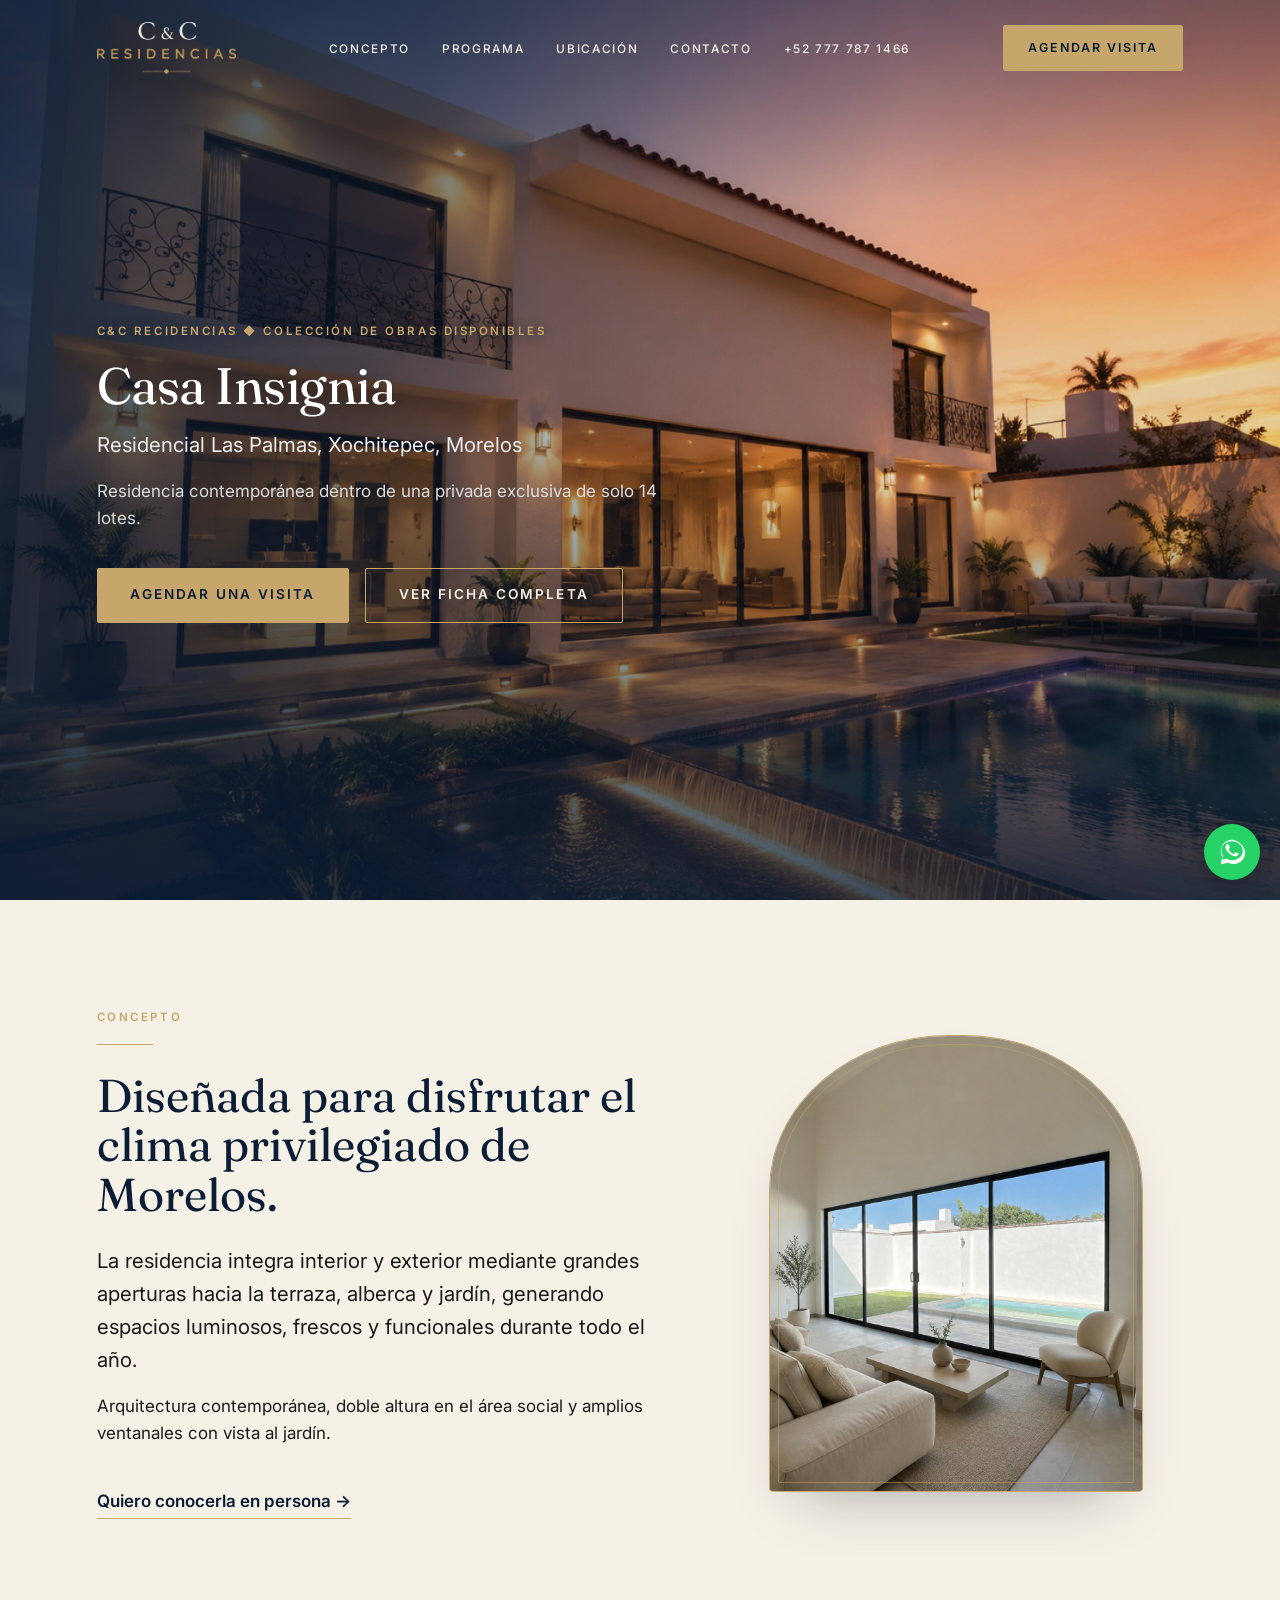
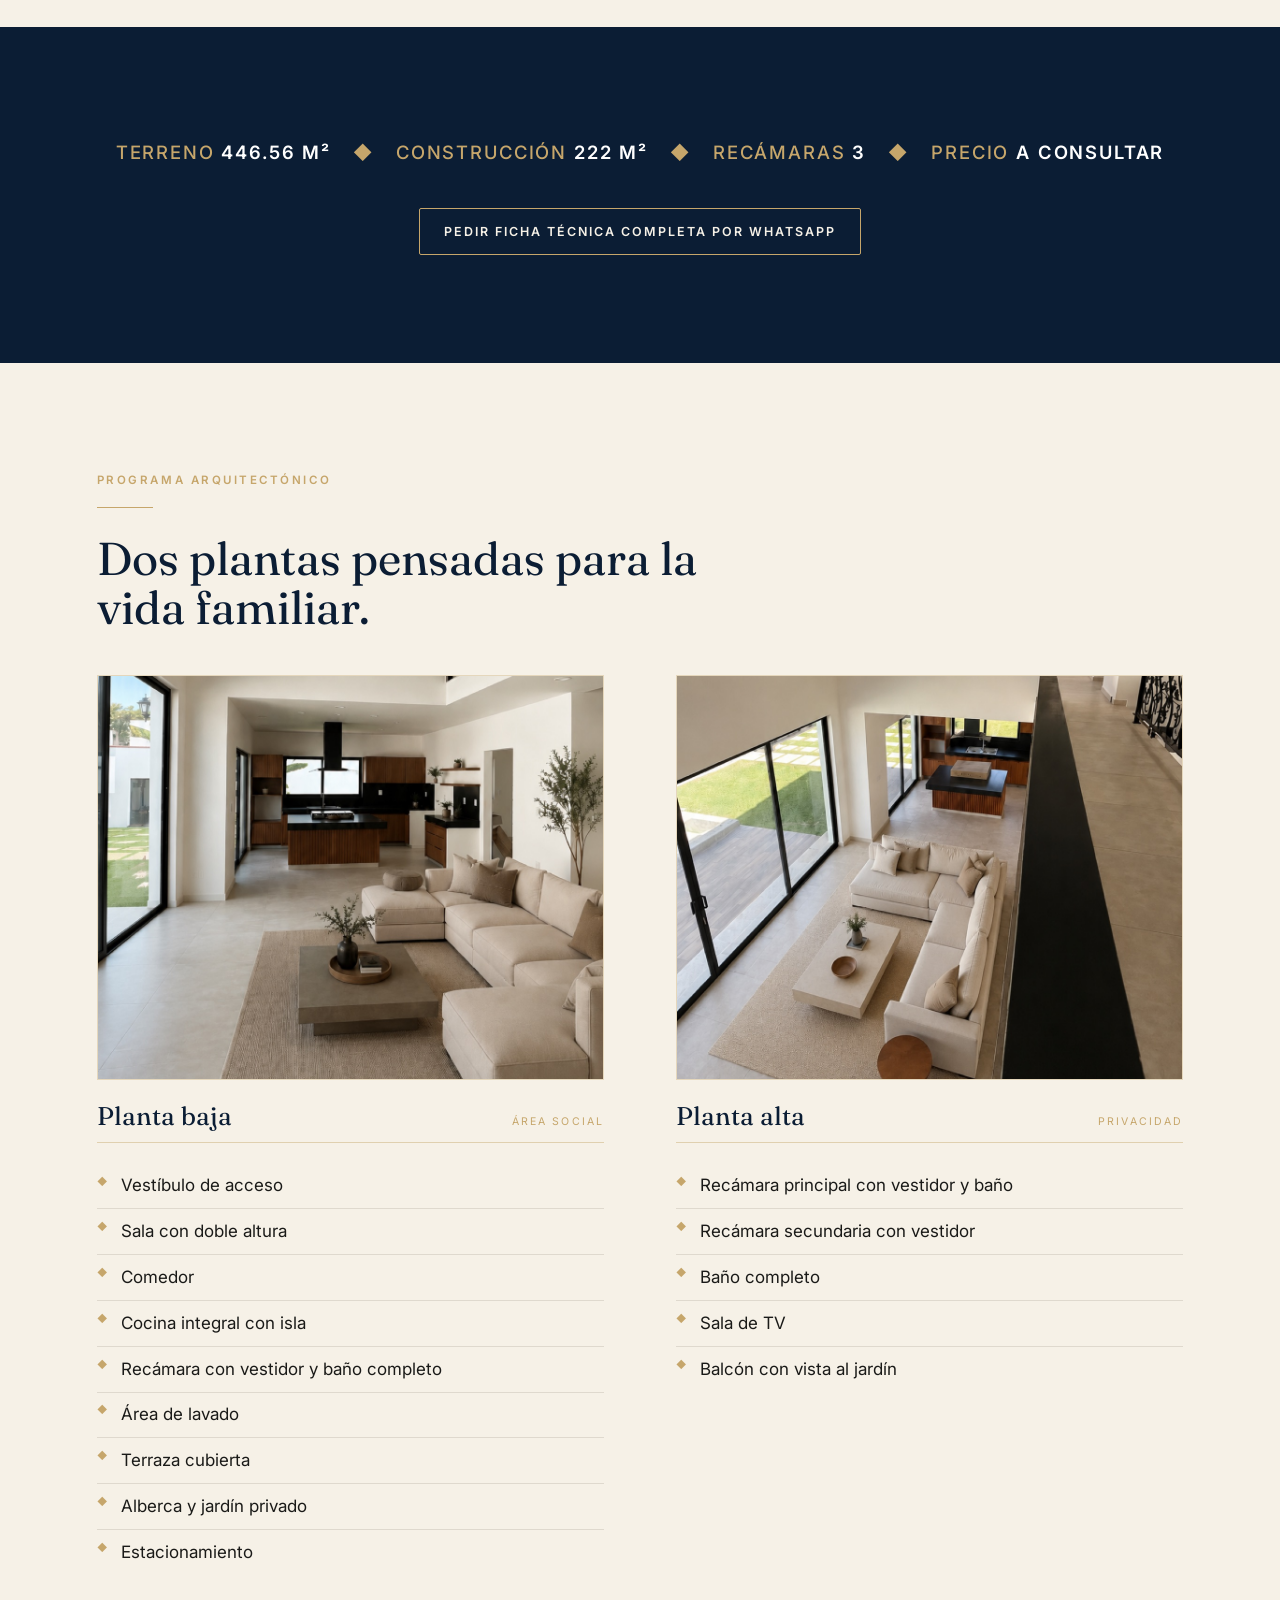
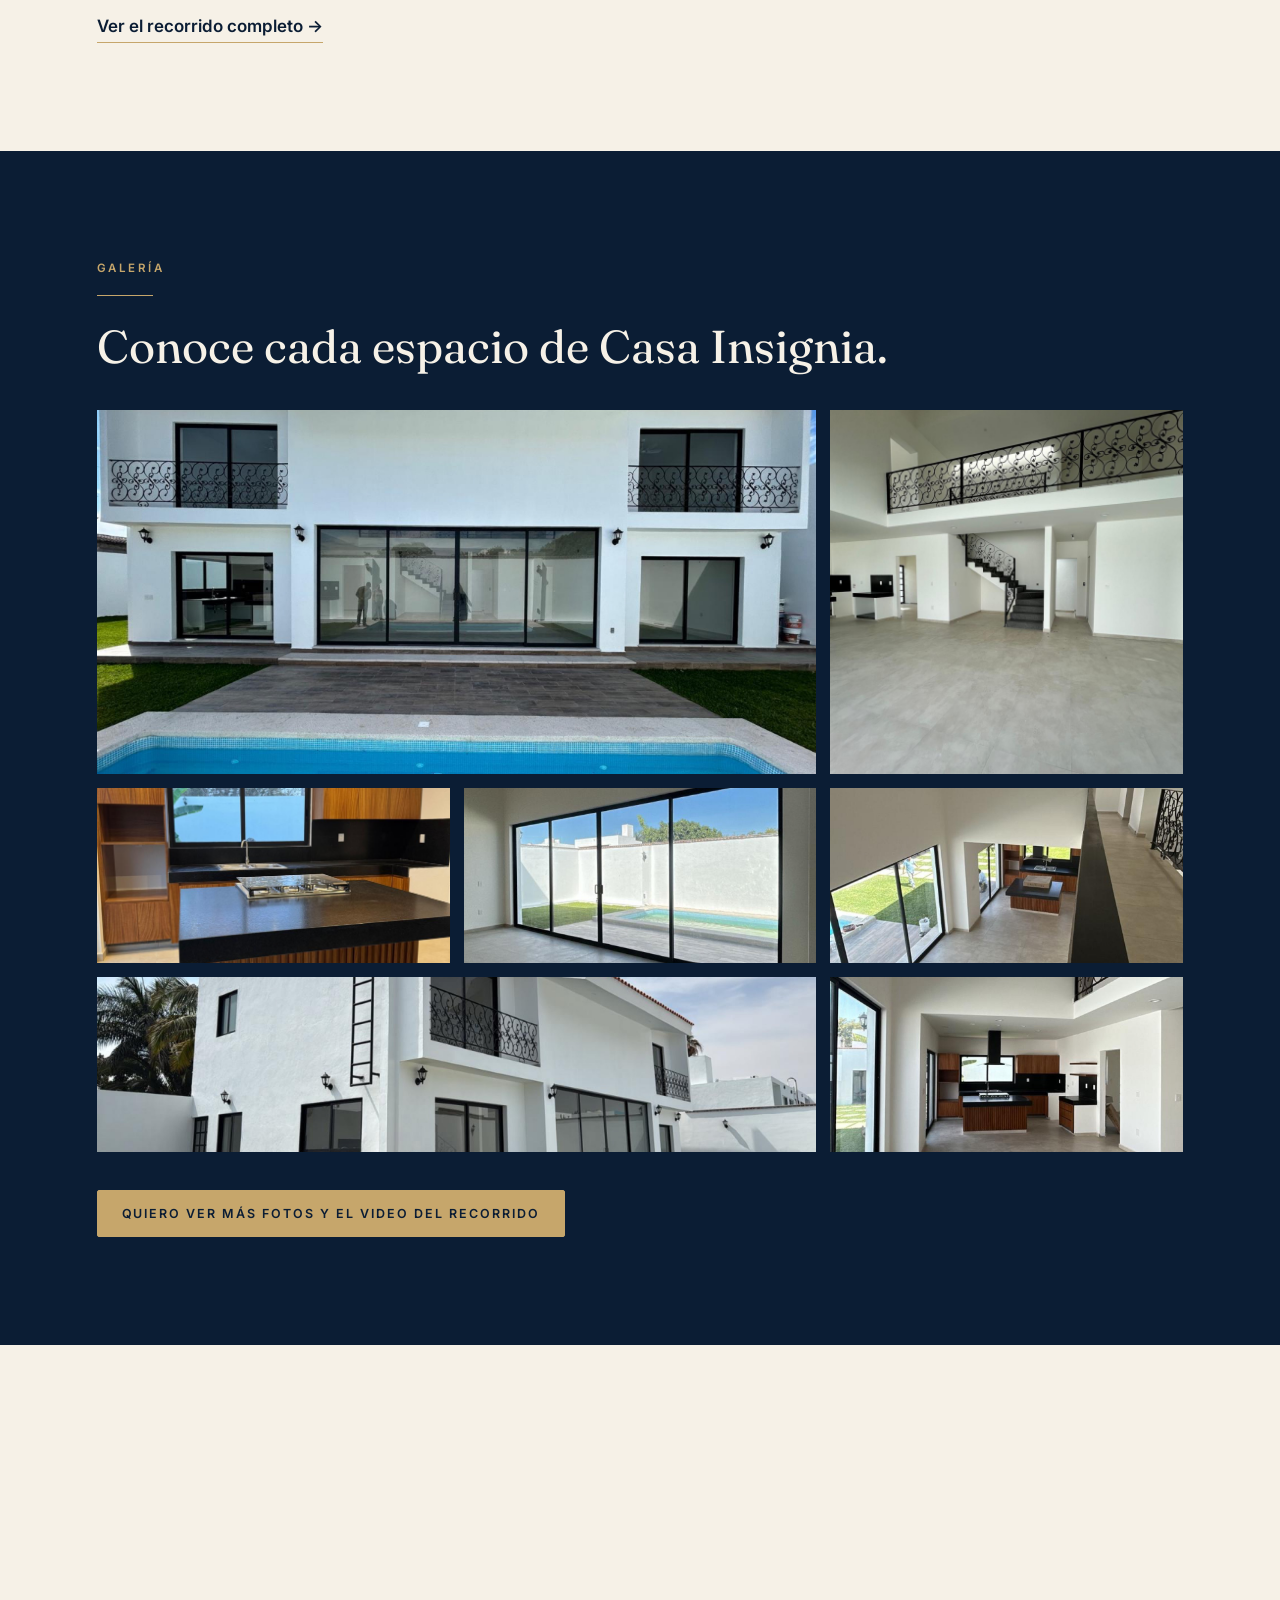
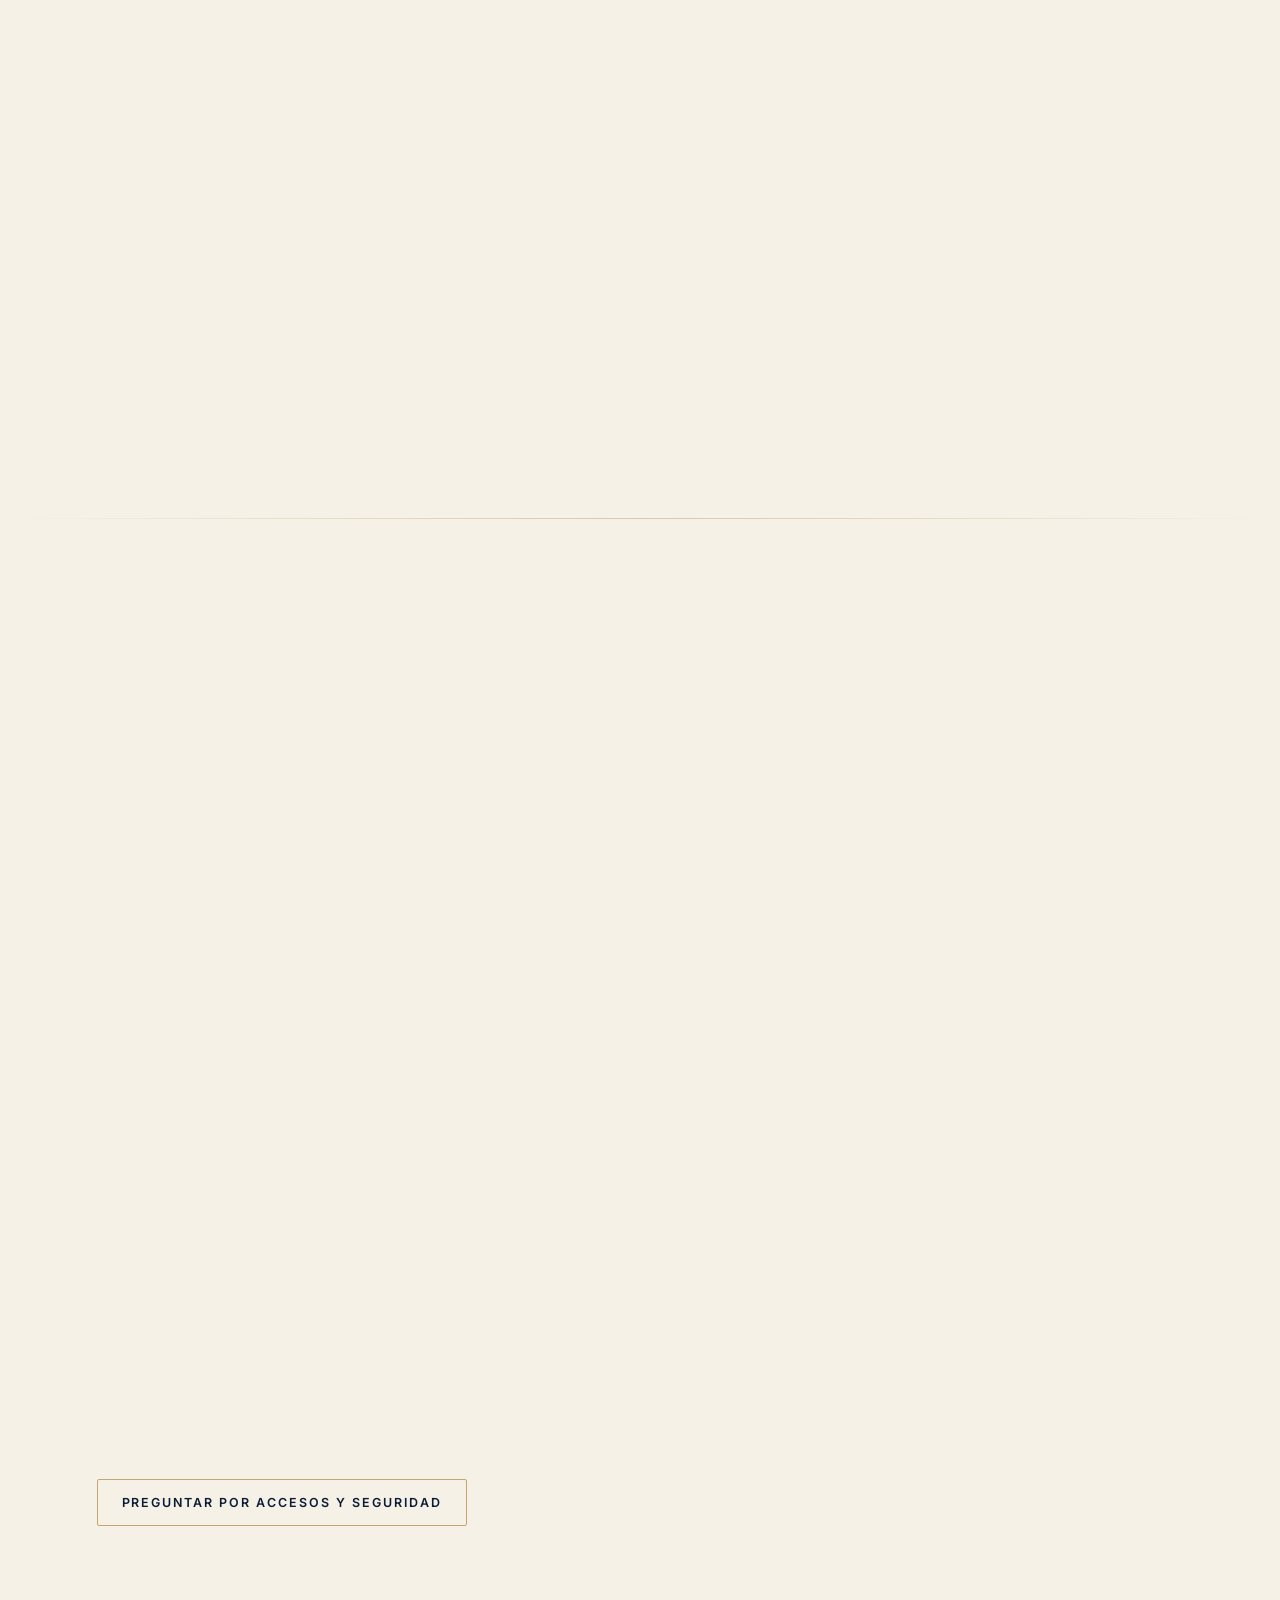
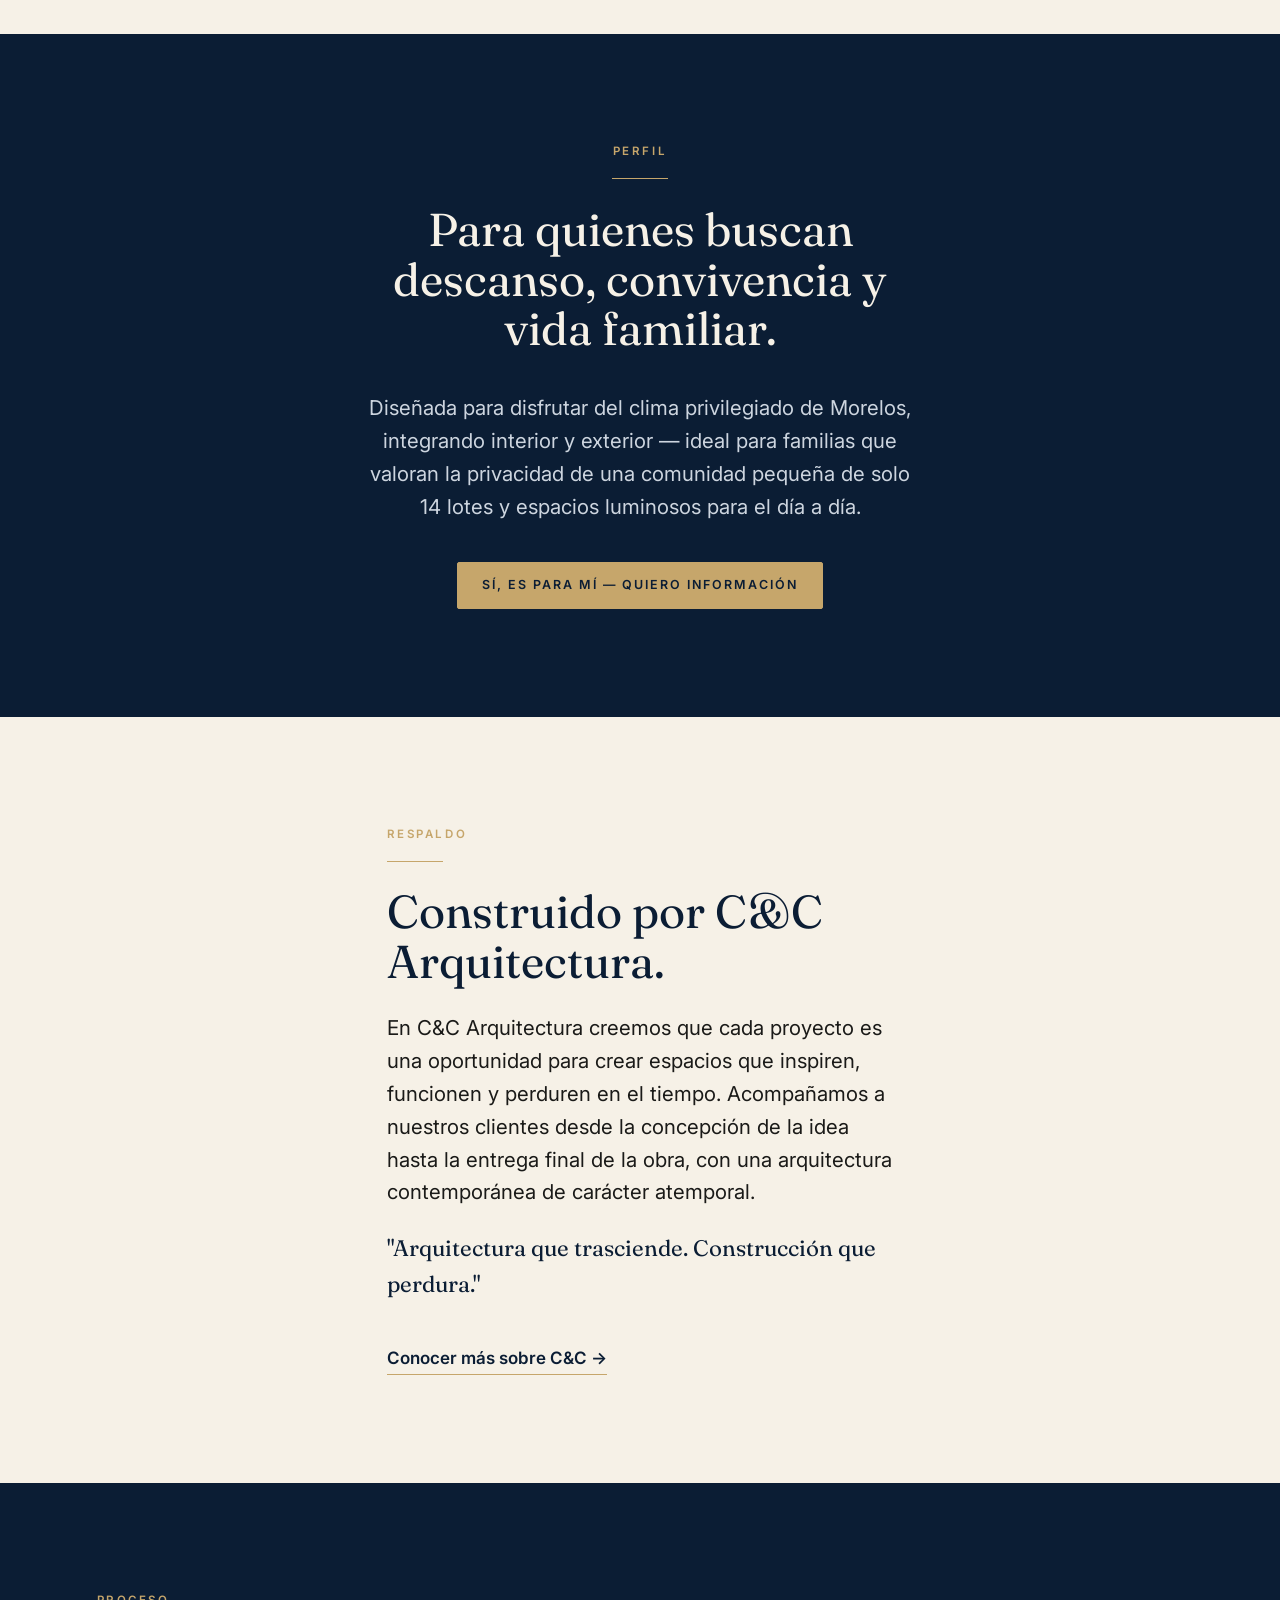
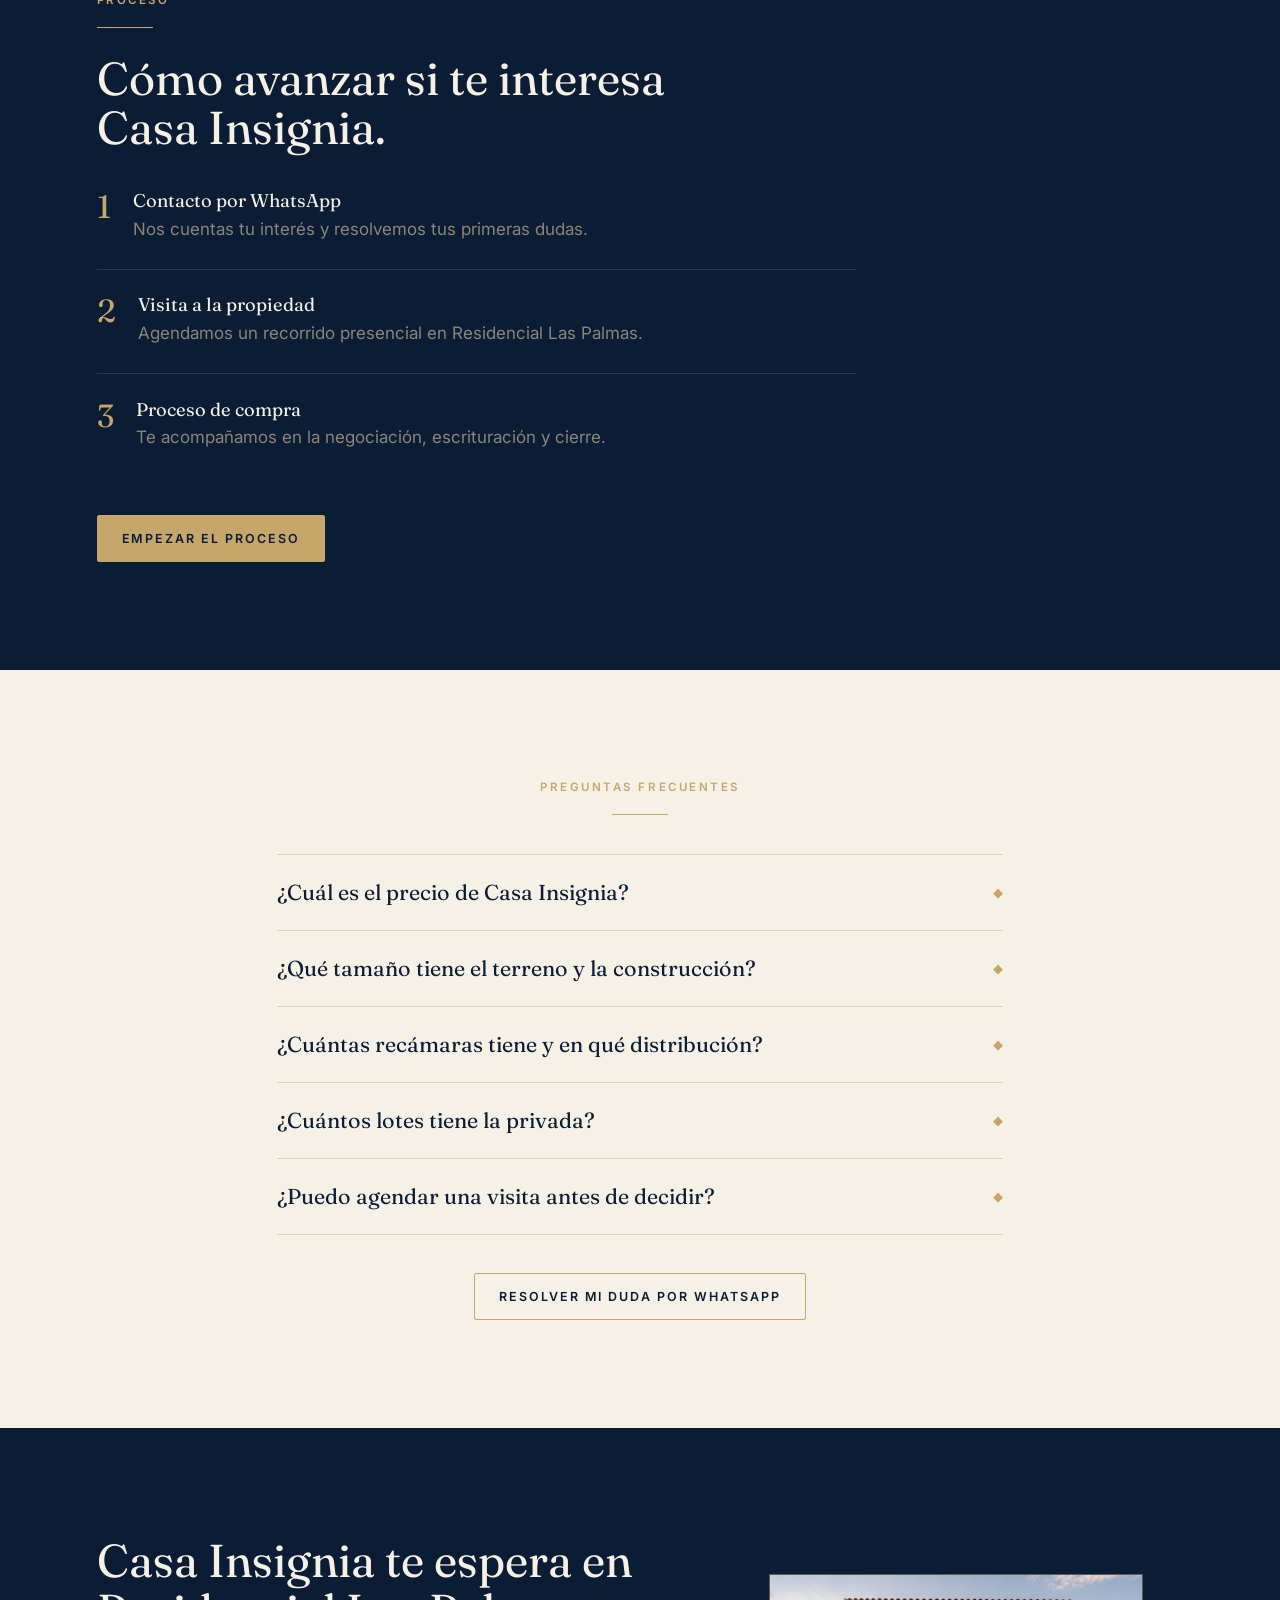
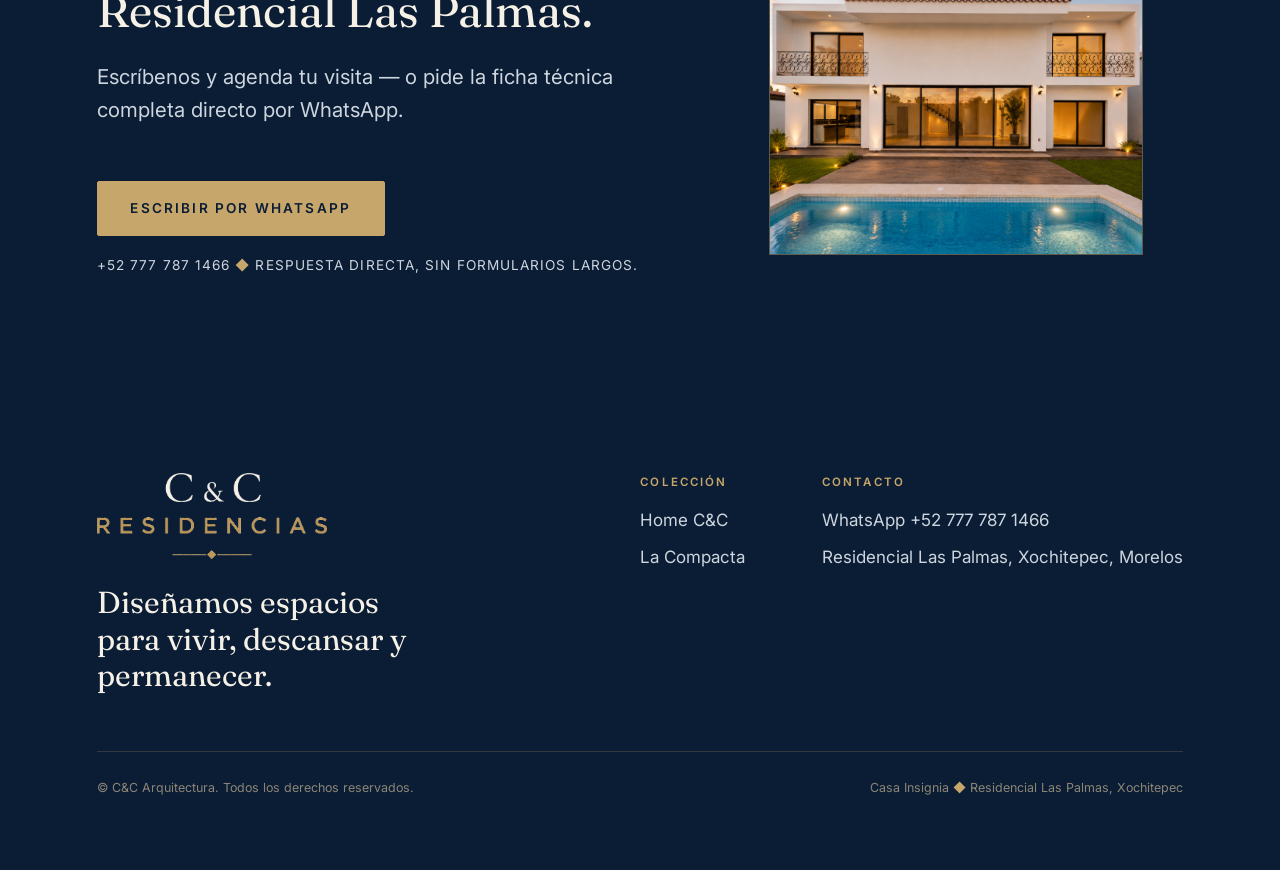
==== commit a85af3cb: "Hero fichas: quitar 'Precio a consultar', dejar solo la ubicacion Co-Authored-By: Claude Opus 4.8 (1" ====
--- a/casa-insignia.html
+++ b/casa-insignia.html
@@ -42,7 +42,7 @@
   <div class="hero-inner">
     <span class="eyebrow reveal">C&C Recidencias <span class="diamond">◆</span> Colección de obras disponibles</span>
     <h1 class="reveal">Casa Insignia</h1>
-    <p class="lead reveal" style="margin-top:1rem">Residencial Las Palmas, Xochitepec, Morelos <span class="diamond">◆</span> Precio a consultar</p>
+    <p class="lead reveal" style="margin-top:1rem">Residencial Las Palmas, Xochitepec, Morelos</p>
     <p class="hero-sub reveal" style="color:#ddd">Residencia contemporánea dentro de una privada exclusiva de solo 14 lotes.</p>
     <div class="hero-cta reveal">
       <a class="btn btn-primary btn-lg" href="https://wa.me/527777871466?text=Hola%2C%20quiero%20agendar%20una%20visita%20a%20Casa%20Insignia%20en%20Residencial%20Las%20Palmas." target="_blank" rel="noopener">Agendar una visita</a>
